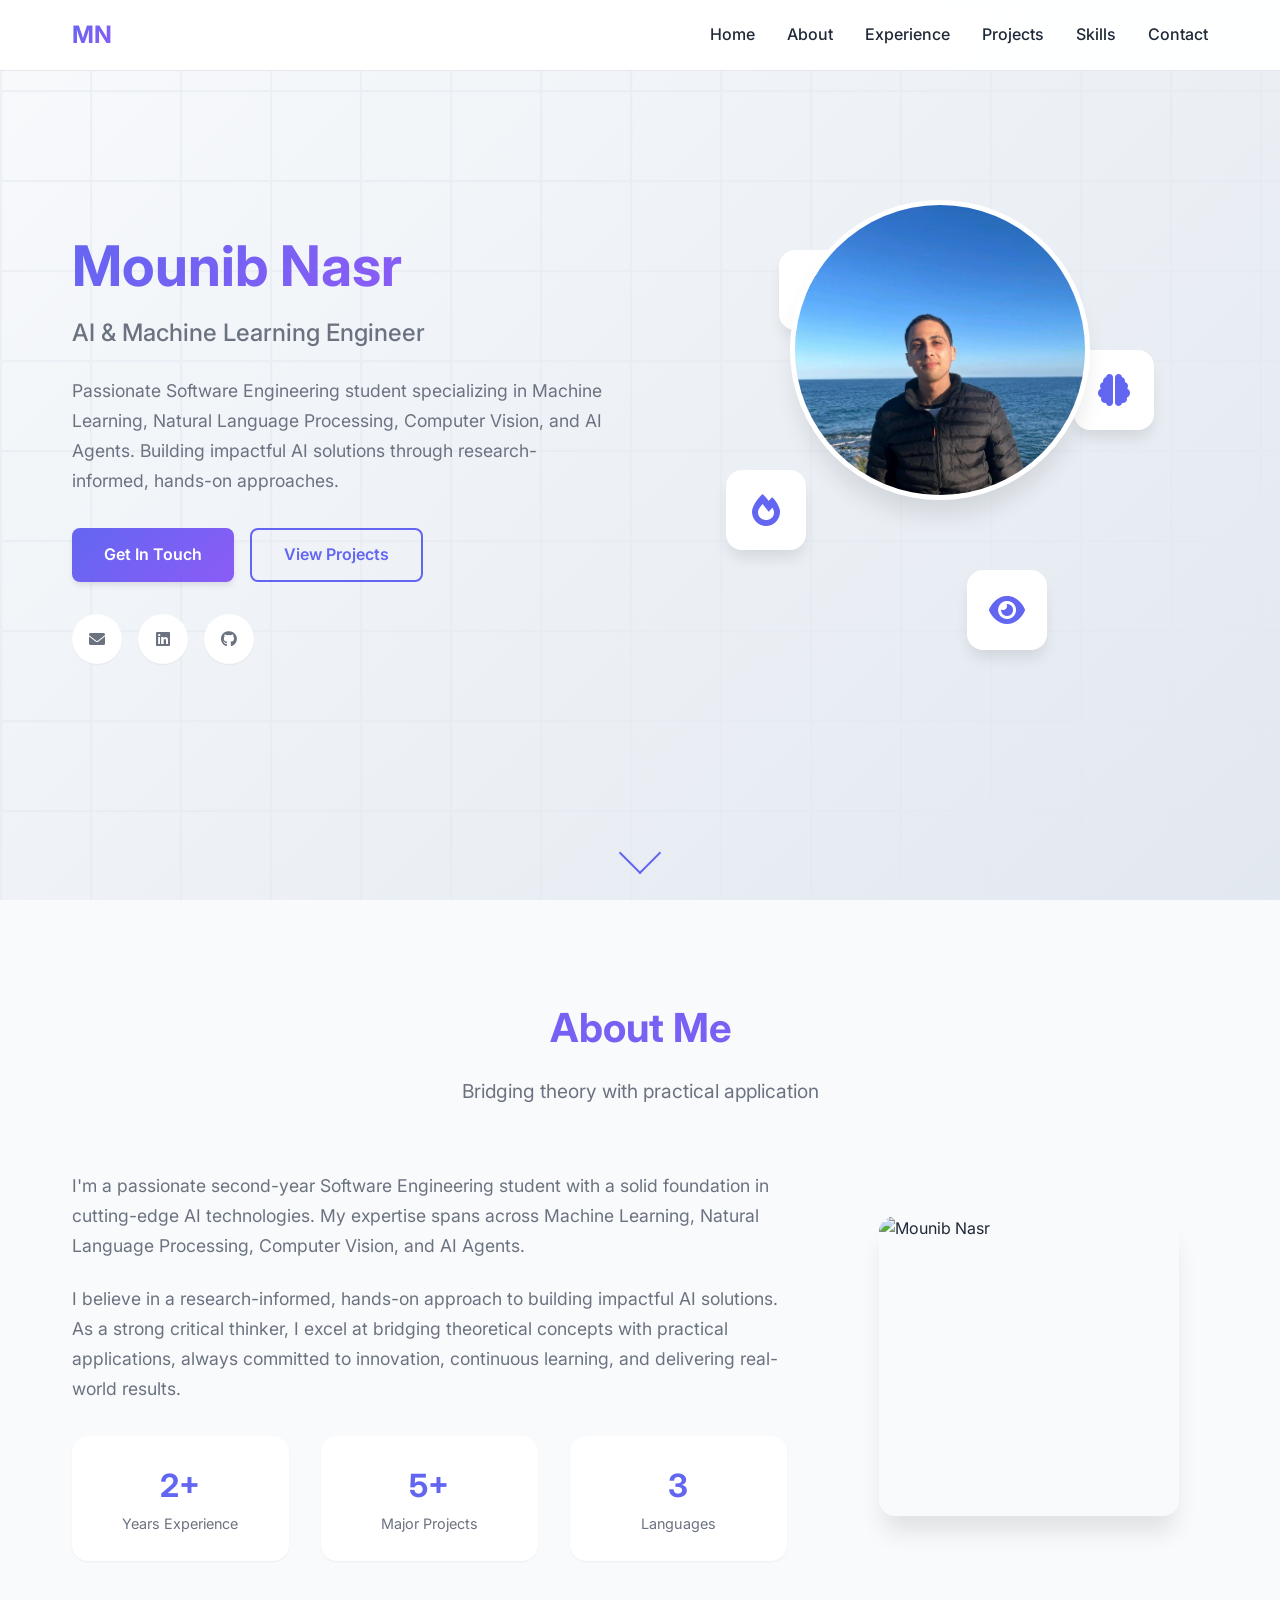
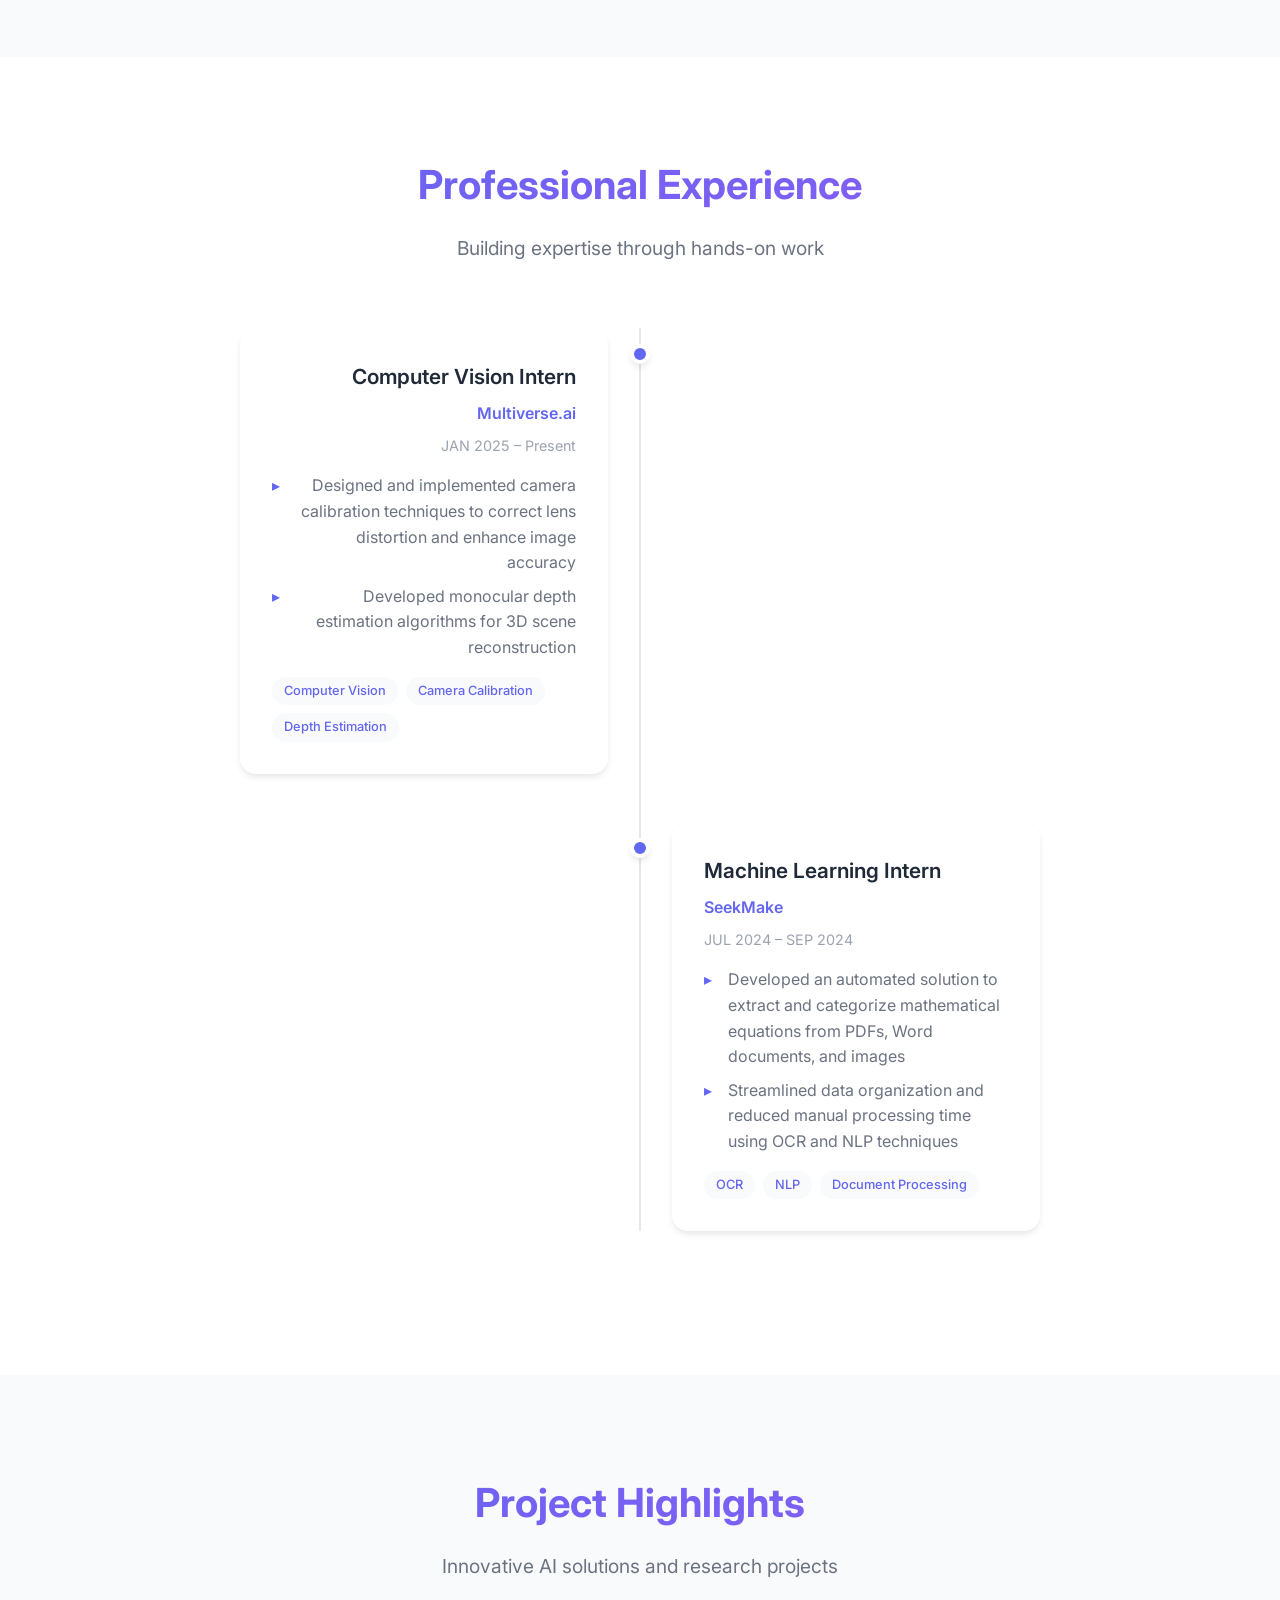
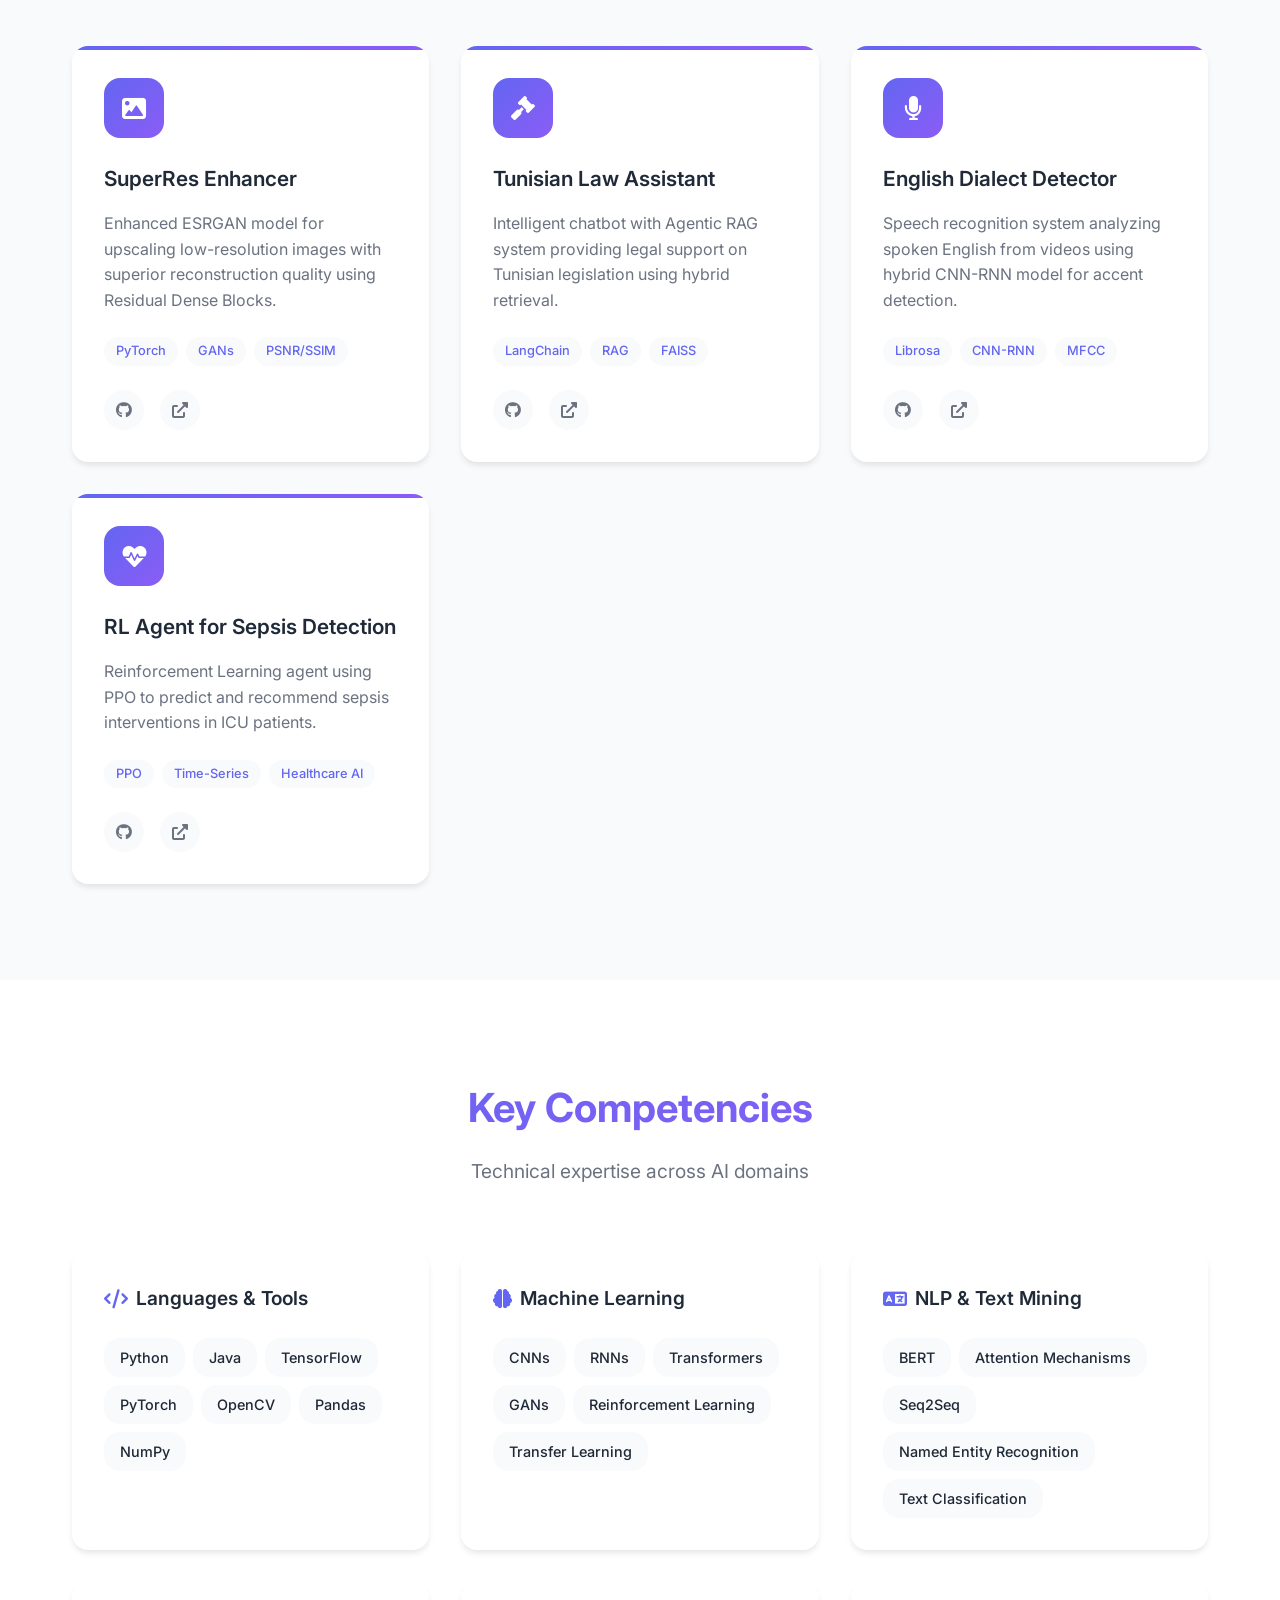
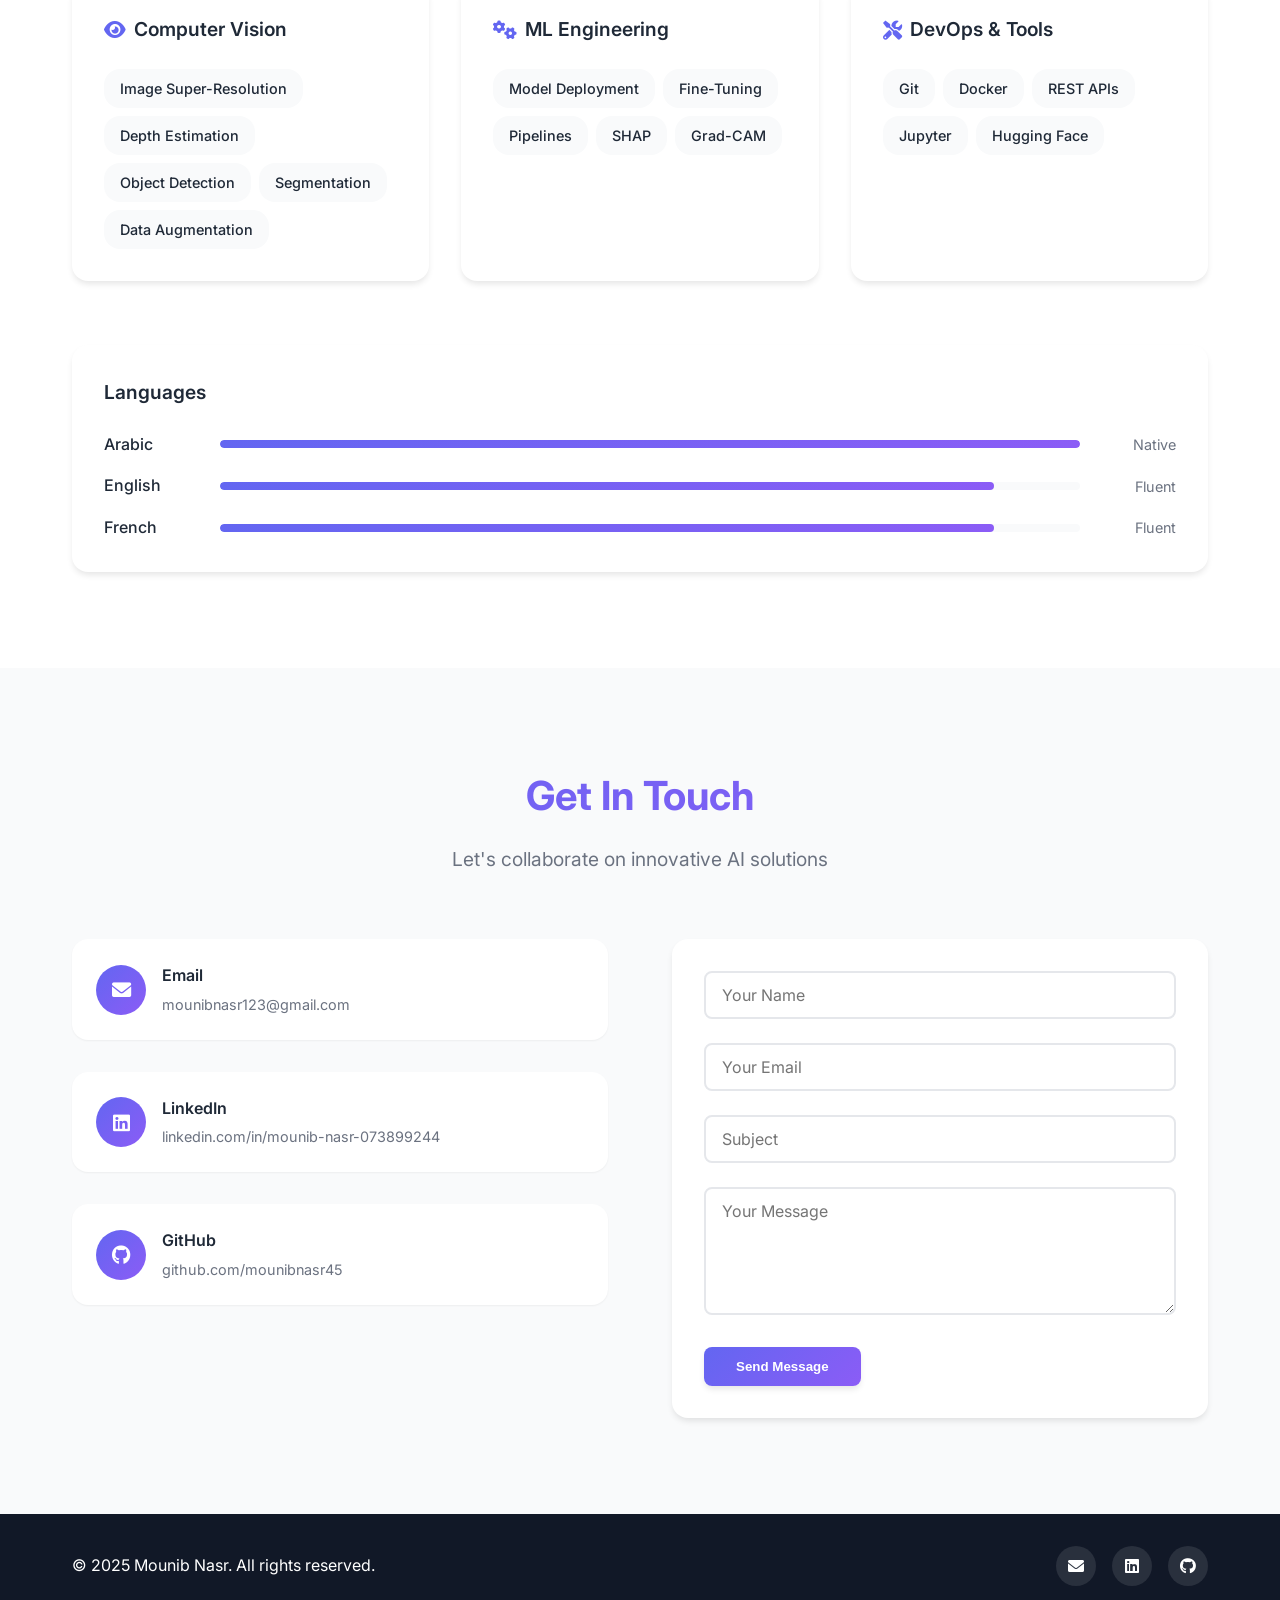
==== index.html @ 27e35f48 "first commit" ====
<!DOCTYPE html>
<html lang="en">
<head>
    <meta charset="UTF-8">
    <meta name="viewport" content="width=device-width, initial-scale=1.0">
    <title>Mounib Nasr - AI & ML Engineer</title>
    <link rel="stylesheet" href="styles.css">
    <link href="https://fonts.googleapis.com/css2?family=Inter:wght@300;400;500;600;700&display=swap" rel="stylesheet">
    <link rel="stylesheet" href="https://cdnjs.cloudflare.com/ajax/libs/font-awesome/6.0.0/css/all.min.css">
</head>
<body>
    <!-- Navigation -->
    <nav class="navbar">
        <div class="nav-container">
            <div class="nav-logo">
                <span class="logo-text">MN</span>
            </div>
            <ul class="nav-menu">
                <li><a href="#home" class="nav-link">Home</a></li>
                <li><a href="#about" class="nav-link">About</a></li>
                <li><a href="#experience" class="nav-link">Experience</a></li>
                <li><a href="#projects" class="nav-link">Projects</a></li>
                <li><a href="#skills" class="nav-link">Skills</a></li>
                <li><a href="#contact" class="nav-link">Contact</a></li>
            </ul>
            <div class="hamburger">
                <span class="bar"></span>
                <span class="bar"></span>
                <span class="bar"></span>
            </div>
        </div>
    </nav>

    <!-- Hero Section -->
    <section id="home" class="hero">
        <div class="hero-container">
            <div class="hero-content">
                <div class="hero-text">
                    <h1 class="hero-title">
                        <span class="gradient-text">Mounib Nasr</span>
                    </h1>
                    <h2 class="hero-subtitle">AI & Machine Learning Engineer</h2>
                    <p class="hero-description">
                        Passionate Software Engineering student specializing in Machine Learning, 
                        Natural Language Processing, Computer Vision, and AI Agents. 
                        Building impactful AI solutions through research-informed, hands-on approaches.
                    </p>
                    <div class="hero-buttons">
                        <a href="#contact" class="btn btn-primary">Get In Touch</a>
                        <a href="#projects" class="btn btn-secondary">View Projects</a>
                    </div>
                    <div class="hero-social">
                        <a href="mailto:mounibnasr123@gmail.com" class="social-link">
                            <i class="fas fa-envelope"></i>
                        </a>
                        <a href="https://www.linkedin.com/in/mounib-nasr-073899244/" target="_blank" class="social-link">
                            <i class="fab fa-linkedin"></i>
                        </a>
                        <a href="https://github.com/mounibnasr45" target="_blank" class="social-link">
                            <i class="fab fa-github"></i>
                        </a>
                    </div>
                </div>
                <div class="hero-visual">
                    <div class="profile-image">
                        <img src="images\profile.jpeg" alt="Mounib Nasr" />
                    </div>
                    <div class="floating-elements">
                        <div class="floating-card" data-tech="Python">
                            <i class="fab fa-python"></i>
                        </div>
                        <div class="floating-card" data-tech="TensorFlow">
                            <i class="fas fa-brain"></i>
                        </div>
                        <div class="floating-card" data-tech="PyTorch">
                            <i class="fas fa-fire"></i>
                        </div>
                        <div class="floating-card" data-tech="OpenCV">
                            <i class="fas fa-eye"></i>
                        </div>
                    </div>
                </div>
            </div>
        </div>
        <div class="scroll-indicator">
            <div class="scroll-arrow"></div>
        </div>
    </section>

    <!-- About Section -->
    <section id="about" class="about">
        <div class="container">
            <div class="section-header">
                <h2 class="section-title">About Me</h2>
                <p class="section-subtitle">Bridging theory with practical application</p>
            </div>
            <div class="about-content">
                <div class="about-text">
                    <p>
                        I'm a passionate second-year Software Engineering student with a solid foundation in 
                        cutting-edge AI technologies. My expertise spans across Machine Learning, Natural Language 
                        Processing, Computer Vision, and AI Agents.
                    </p>
                    <p>
                        I believe in a research-informed, hands-on approach to building impactful AI solutions. 
                        As a strong critical thinker, I excel at bridging theoretical concepts with practical 
                        applications, always committed to innovation, continuous learning, and delivering 
                        real-world results.
                    </p>
                    <div class="about-stats">
                        <div class="stat">
                            <span class="stat-number">2+</span>
                            <span class="stat-label">Years Experience</span>
                        </div>
                        <div class="stat">
                            <span class="stat-number">5+</span>
                            <span class="stat-label">Major Projects</span>
                        </div>
                        <div class="stat">
                            <span class="stat-number">3</span>
                            <span class="stat-label">Languages</span>
                        </div>
                    </div>
                </div>
                <div class="about-image">
                    <img src="/images/profile.png" alt="Mounib Nasr" class="about-profile-img" />
                </div>
            </div>
        </div>
    </section>

    <!-- Experience Section -->
    <section id="experience" class="experience">
        <div class="container">
            <div class="section-header">
                <h2 class="section-title">Professional Experience</h2>
                <p class="section-subtitle">Building expertise through hands-on work</p>
            </div>
            <div class="timeline">
                <div class="timeline-item">
                    <div class="timeline-marker"></div>
                    <div class="timeline-content">
                        <div class="timeline-header">
                            <h3>Computer Vision Intern</h3>
                            <span class="company">Multiverse.ai</span>
                            <span class="period">JAN 2025 – Present</span>
                        </div>
                        <ul class="timeline-description">
                            <li>Designed and implemented camera calibration techniques to correct lens distortion and enhance image accuracy</li>
                            <li>Developed monocular depth estimation algorithms for 3D scene reconstruction</li>
                        </ul>
                        <div class="timeline-tags">
                            <span class="tag">Computer Vision</span>
                            <span class="tag">Camera Calibration</span>
                            <span class="tag">Depth Estimation</span>
                        </div>
                    </div>
                </div>
                <div class="timeline-item">
                    <div class="timeline-marker"></div>
                    <div class="timeline-content">
                        <div class="timeline-header">
                            <h3>Machine Learning Intern</h3>
                            <span class="company">SeekMake</span>
                            <span class="period">JUL 2024 – SEP 2024</span>
                        </div>
                        <ul class="timeline-description">
                            <li>Developed an automated solution to extract and categorize mathematical equations from PDFs, Word documents, and images</li>
                            <li>Streamlined data organization and reduced manual processing time using OCR and NLP techniques</li>
                        </ul>
                        <div class="timeline-tags">
                            <span class="tag">OCR</span>
                            <span class="tag">NLP</span>
                            <span class="tag">Document Processing</span>
                        </div>
                    </div>
                </div>
            </div>
        </div>
    </section>

    <!-- Projects Section -->
    <section id="projects" class="projects">
        <div class="container">
            <div class="section-header">
                <h2 class="section-title">Project Highlights</h2>
                <p class="section-subtitle">Innovative AI solutions and research projects</p>
            </div>
            <div class="projects-grid">
                <div class="project-card">
                    <div class="project-icon">
                        <i class="fas fa-image"></i>
                    </div>
                    <h3>SuperRes Enhancer</h3>
                    <p>Enhanced ESRGAN model for upscaling low-resolution images with superior reconstruction quality using Residual Dense Blocks.</p>
                    <div class="project-tech">
                        <span class="tech-tag">PyTorch</span>
                        <span class="tech-tag">GANs</span>
                        <span class="tech-tag">PSNR/SSIM</span>
                    </div>
                    <div class="project-links">
                        <a href="https://github.com/mounibnasr45/SrGan" target="_blank" class="project-link"><i class="fab fa-github"></i></a>
                        <a href="https://github.com/mounibnasr45/SrGan" target="_blank" class="project-link"><i class="fas fa-external-link-alt"></i></a>
                    </div>
                </div>

                <div class="project-card">
                    <div class="project-icon">
                        <i class="fas fa-gavel"></i>
                    </div>
                    <h3>Tunisian Law Assistant</h3>
                    <p>Intelligent chatbot with Agentic RAG system providing legal support on Tunisian legislation using hybrid retrieval.</p>
                    <div class="project-tech">
                        <span class="tech-tag">LangChain</span>
                        <span class="tech-tag">RAG</span>
                        <span class="tech-tag">FAISS</span>
                    </div>
                    <div class="project-links">
                        <a href="https://github.com/mounibnasr45/Agentic_Tn_law" target="_blank" class="project-link"><i class="fab fa-github"></i></a>
                        <a href="https://github.com/mounibnasr45/Agentic_Tn_law" target="_blank" class="project-link"><i class="fas fa-external-link-alt"></i></a>
                    </div>
                </div>

                <div class="project-card">
                    <div class="project-icon">
                        <i class="fas fa-microphone"></i>
                    </div>
                    <h3>English Dialect Detector</h3>
                    <p>Speech recognition system analyzing spoken English from videos using hybrid CNN-RNN model for accent detection.</p>
                    <div class="project-tech">
                        <span class="tech-tag">Librosa</span>
                        <span class="tech-tag">CNN-RNN</span>
                        <span class="tech-tag">MFCC</span>
                    </div>
                    <div class="project-links">
                        <a href="https://github.com/mounibnasr45/English_acccent_classification" target="_blank" class="project-link"><i class="fab fa-github"></i></a>
                        <a href="https://github.com/mounibnasr45/English_acccent_classification" target="_blank" class="project-link"><i class="fas fa-external-link-alt"></i></a>
                    </div>
                </div>

                <div class="project-card">
                    <div class="project-icon">
                        <i class="fas fa-heartbeat"></i>
                    </div>
                    <h3>RL Agent for Sepsis Detection</h3>
                    <p>Reinforcement Learning agent using PPO to predict and recommend sepsis interventions in ICU patients.</p>
                    <div class="project-tech">
                        <span class="tech-tag">PPO</span>
                        <span class="tech-tag">Time-Series</span>
                        <span class="tech-tag">Healthcare AI</span>
                    </div>
                    <div class="project-links">
                        <a href="https://github.com/mounibnasr45/sepsis-" target="_blank" class="project-link"><i class="fab fa-github"></i></a>
                        <a href="https://github.com/mounibnasr45/sepsis-" target="_blank" class="project-link"><i class="fas fa-external-link-alt"></i></a>
                    </div>
                </div>
            </div>
        </div>
    </section>

    <!-- Skills Section -->
    <section id="skills" class="skills">
        <div class="container">
            <div class="section-header">
                <h2 class="section-title">Key Competencies</h2>
                <p class="section-subtitle">Technical expertise across AI domains</p>
            </div>
            <div class="skills-grid">
                <div class="skill-category">
                    <h3><i class="fas fa-code"></i> Languages & Tools</h3>
                    <div class="skill-items">
                        <span class="skill-item">Python</span>
                        <span class="skill-item">Java</span>
                        <span class="skill-item">TensorFlow</span>
                        <span class="skill-item">PyTorch</span>
                        <span class="skill-item">OpenCV</span>
                        <span class="skill-item">Pandas</span>
                        <span class="skill-item">NumPy</span>
                    </div>
                </div>

                <div class="skill-category">
                    <h3><i class="fas fa-brain"></i> Machine Learning</h3>
                    <div class="skill-items">
                        <span class="skill-item">CNNs</span>
                        <span class="skill-item">RNNs</span>
                        <span class="skill-item">Transformers</span>
                        <span class="skill-item">GANs</span>
                        <span class="skill-item">Reinforcement Learning</span>
                        <span class="skill-item">Transfer Learning</span>
                    </div>
                </div>

                <div class="skill-category">
                    <h3><i class="fas fa-language"></i> NLP & Text Mining</h3>
                    <div class="skill-items">
                        <span class="skill-item">BERT</span>
                        <span class="skill-item">Attention Mechanisms</span>
                        <span class="skill-item">Seq2Seq</span>
                        <span class="skill-item">Named Entity Recognition</span>
                        <span class="skill-item">Text Classification</span>
                    </div>
                </div>

                <div class="skill-category">
                    <h3><i class="fas fa-eye"></i> Computer Vision</h3>
                    <div class="skill-items">
                        <span class="skill-item">Image Super-Resolution</span>
                        <span class="skill-item">Depth Estimation</span>
                        <span class="skill-item">Object Detection</span>
                        <span class="skill-item">Segmentation</span>
                        <span class="skill-item">Data Augmentation</span>
                    </div>
                </div>

                <div class="skill-category">
                    <h3><i class="fas fa-cogs"></i> ML Engineering</h3>
                    <div class="skill-items">
                        <span class="skill-item">Model Deployment</span>
                        <span class="skill-item">Fine-Tuning</span>
                        <span class="skill-item">Pipelines</span>
                        <span class="skill-item">SHAP</span>
                        <span class="skill-item">Grad-CAM</span>
                    </div>
                </div>

                <div class="skill-category">
                    <h3><i class="fas fa-tools"></i> DevOps & Tools</h3>
                    <div class="skill-items">
                        <span class="skill-item">Git</span>
                        <span class="skill-item">Docker</span>
                        <span class="skill-item">REST APIs</span>
                        <span class="skill-item">Jupyter</span>
                        <span class="skill-item">Hugging Face</span>
                    </div>
                </div>
            </div>

            <div class="languages">
                <h3>Languages</h3>
                <div class="language-bars">
                    <div class="language-bar">
                        <span class="language-name">Arabic</span>
                        <div class="language-progress">
                            <div class="language-fill" style="width: 100%"></div>
                        </div>
                        <span class="language-level">Native</span>
                    </div>
                    <div class="language-bar">
                        <span class="language-name">English</span>
                        <div class="language-progress">
                            <div class="language-fill" style="width: 90%"></div>
                        </div>
                        <span class="language-level">Fluent</span>
                    </div>
                    <div class="language-bar">
                        <span class="language-name">French</span>
                        <div class="language-progress">
                            <div class="language-fill" style="width: 90%"></div>
                        </div>
                        <span class="language-level">Fluent</span>
                    </div>
                </div>
            </div>
        </div>
    </section>

    <!-- Contact Section -->
    <section id="contact" class="contact">
        <div class="container">
            <div class="section-header">
                <h2 class="section-title">Get In Touch</h2>
                <p class="section-subtitle">Let's collaborate on innovative AI solutions</p>
            </div>
            <div class="contact-content">
                <div class="contact-info">
                    <div class="contact-item">
                        <i class="fas fa-envelope"></i>
                        <div>
                            <h4>Email</h4>
                            <p><a href="mailto:mounibnasr123@gmail.com">mounibnasr123@gmail.com</a></p>
                        </div>
                    </div>
                    <div class="contact-item">
                        <i class="fab fa-linkedin"></i>
                        <div>
                            <h4>LinkedIn</h4>
                            <p><a href="https://www.linkedin.com/in/mounib-nasr-073899244/" target="_blank">linkedin.com/in/mounib-nasr-073899244</a></p>
                        </div>
                    </div>
                    <div class="contact-item">
                        <i class="fab fa-github"></i>
                        <div>
                            <h4>GitHub</h4>
                            <p><a href="https://github.com/mounibnasr45" target="_blank">github.com/mounibnasr45</a></p>
                        </div>
                    </div>
                </div>
                <div class="contact-form">
                    <form>
                        <div class="form-group">
                            <input type="text" placeholder="Your Name" required>
                        </div>
                        <div class="form-group">
                            <input type="email" placeholder="Your Email" required>
                        </div>
                        <div class="form-group">
                            <input type="text" placeholder="Subject" required>
                        </div>
                        <div class="form-group">
                            <textarea placeholder="Your Message" rows="5" required></textarea>
                        </div>
                        <button type="submit" class="btn btn-primary">Send Message</button>
                    </form>
                </div>
            </div>
        </div>
    </section>

    <!-- Footer -->
    <footer class="footer">
        <div class="container">
            <div class="footer-content">
                <p>&copy; 2025 Mounib Nasr. All rights reserved.</p>
                <div class="footer-social">
                    <a href="mailto:mounibnasr123@gmail.com"><i class="fas fa-envelope"></i></a>
                    <a href="https://www.linkedin.com/in/mounib-nasr-073899244/" target="_blank"><i class="fab fa-linkedin"></i></a>
                    <a href="https://github.com/mounibnasr45" target="_blank"><i class="fab fa-github"></i></a>
                </div>
            </div>
        </div>
    </footer>

    <script src="script.js"></script>
</body>
</html>
---- styles.css ----
* {
  margin: 0;
  padding: 0;
  box-sizing: border-box;
}

:root {
  --primary-color: #6366f1;
  --secondary-color: #8b5cf6;
  --accent-color: #06b6d4;
  --text-primary: #1f2937;
  --text-secondary: #6b7280;
  --text-light: #9ca3af;
  --bg-primary: #ffffff;
  --bg-secondary: #f9fafb;
  --bg-dark: #111827;
  --border-color: #e5e7eb;
  --shadow-sm: 0 1px 2px 0 rgb(0 0 0 / 0.05);
  --shadow-md: 0 4px 6px -1px rgb(0 0 0 / 0.1);
  --shadow-lg: 0 10px 15px -3px rgb(0 0 0 / 0.1);
  --shadow-xl: 0 20px 25px -5px rgb(0 0 0 / 0.1);
  --gradient-primary: linear-gradient(135deg, var(--primary-color), var(--secondary-color));
  --gradient-accent: linear-gradient(135deg, var(--accent-color), var(--primary-color));
}

body {
  font-family: "Inter", sans-serif;
  line-height: 1.6;
  color: var(--text-primary);
  background-color: var(--bg-primary);
  overflow-x: hidden;
}

.container {
  max-width: 1200px;
  margin: 0 auto;
  padding: 0 2rem;
}

/* Navigation */
.navbar {
  position: fixed;
  top: 0;
  width: 100%;
  background: rgba(255, 255, 255, 0.95);
  backdrop-filter: blur(10px);
  border-bottom: 1px solid var(--border-color);
  z-index: 1000;
  transition: all 0.3s ease;
}

.nav-container {
  max-width: 1200px;
  margin: 0 auto;
  padding: 0 2rem;
  display: flex;
  justify-content: space-between;
  align-items: center;
  height: 70px;
}

.nav-logo .logo-text {
  font-size: 1.5rem;
  font-weight: 700;
  background: var(--gradient-primary);
  -webkit-background-clip: text;
  -webkit-text-fill-color: transparent;
  background-clip: text;
}

.nav-menu {
  display: flex;
  list-style: none;
  gap: 2rem;
}

.nav-link {
  text-decoration: none;
  color: var(--text-primary);
  font-weight: 500;
  transition: color 0.3s ease;
  position: relative;
}

.nav-link:hover {
  color: var(--primary-color);
}

.nav-link::after {
  content: "";
  position: absolute;
  bottom: -5px;
  left: 0;
  width: 0;
  height: 2px;
  background: var(--gradient-primary);
  transition: width 0.3s ease;
}

.nav-link:hover::after {
  width: 100%;
}

.hamburger {
  display: none;
  flex-direction: column;
  cursor: pointer;
}

.bar {
  width: 25px;
  height: 3px;
  background: var(--text-primary);
  margin: 3px 0;
  transition: 0.3s;
}

/* Hero Section */
.hero {
  min-height: 100vh;
  display: flex;
  align-items: center;
  position: relative;
  background: linear-gradient(135deg, #f8fafc 0%, #e2e8f0 100%);
  overflow: hidden;
}

.hero::before {
  content: "";
  position: absolute;
  top: 0;
  left: 0;
  right: 0;
  bottom: 0;
  background: url('data:image/svg+xml,<svg xmlns="http://www.w3.org/2000/svg" viewBox="0 0 100 100"><defs><pattern id="grid" width="10" height="10" patternUnits="userSpaceOnUse"><path d="M 10 0 L 0 0 0 10" fill="none" stroke="%23e2e8f0" stroke-width="0.5"/></pattern></defs><rect width="100" height="100" fill="url(%23grid)"/></svg>');
  opacity: 0.5;
}

.hero-container {
  max-width: 1200px;
  margin: 0 auto;
  padding: 0 2rem;
  position: relative;
  z-index: 2;
}

.hero-content {
  display: grid;
  grid-template-columns: 1fr 1fr;
  gap: 4rem;
  align-items: center;
}

.hero-title {
  font-size: 3.5rem;
  font-weight: 700;
  margin-bottom: 1rem;
  line-height: 1.1;
}

.gradient-text {
  background: var(--gradient-primary);
  -webkit-background-clip: text;
  -webkit-text-fill-color: transparent;
  background-clip: text;
}

.hero-subtitle {
  font-size: 1.5rem;
  color: var(--text-secondary);
  margin-bottom: 1.5rem;
  font-weight: 500;
}

.hero-description {
  font-size: 1.1rem;
  color: var(--text-secondary);
  margin-bottom: 2rem;
  line-height: 1.7;
}

.hero-buttons {
  display: flex;
  gap: 1rem;
  margin-bottom: 2rem;
}

.btn {
  padding: 0.75rem 2rem;
  border-radius: 0.5rem;
  text-decoration: none;
  font-weight: 600;
  transition: all 0.3s ease;
  border: none;
  cursor: pointer;
  display: inline-flex;
  align-items: center;
  gap: 0.5rem;
}

.btn-primary {
  background: var(--gradient-primary);
  color: white;
  box-shadow: var(--shadow-md);
}

.btn-primary:hover {
  transform: translateY(-2px);
  box-shadow: var(--shadow-lg);
}

.btn-secondary {
  background: transparent;
  color: var(--primary-color);
  border: 2px solid var(--primary-color);
}

.btn-secondary:hover {
  background: var(--primary-color);
  color: white;
  transform: translateY(-2px);
}

.hero-social {
  display: flex;
  gap: 1rem;
}

.social-link {
  width: 50px;
  height: 50px;
  border-radius: 50%;
  background: var(--bg-primary);
  display: flex;
  align-items: center;
  justify-content: center;
  color: var(--text-secondary);
  text-decoration: none;
  transition: all 0.3s ease;
  box-shadow: var(--shadow-sm);
}

.social-link:hover {
  background: var(--primary-color);
  color: white;
  transform: translateY(-2px);
  box-shadow: var(--shadow-md);
}

.hero-visual {
  position: relative;
  height: 500px;
}

.profile-image {
  position: relative;
  width: 300px;
  height: 300px;
  margin: 0 auto;
  z-index: 2;
}

.profile-image img {
  width: 100%;
  height: 100%;
  object-fit: cover;
  border-radius: 50%;
  border: 5px solid white;
  box-shadow: var(--shadow-xl);
}

.floating-elements {
  position: absolute;
  width: 100%;
  height: 100%;
  top: 0;
  left: 0;
}

.floating-card {
  position: absolute;
  width: 80px;
  height: 80px;
  background: var(--bg-primary);
  border-radius: 1rem;
  display: flex;
  align-items: center;
  justify-content: center;
  font-size: 2rem;
  color: var(--primary-color);
  box-shadow: var(--shadow-lg);
  animation: float 6s ease-in-out infinite;
}

.floating-card:nth-child(1) {
  top: 10%;
  left: 20%;
  animation-delay: 0s;
}

.floating-card:nth-child(2) {
  top: 30%;
  right: 10%;
  animation-delay: 1.5s;
}

.floating-card:nth-child(3) {
  bottom: 30%;
  left: 10%;
  animation-delay: 3s;
}

.floating-card:nth-child(4) {
  bottom: 10%;
  right: 30%;
  animation-delay: 4.5s;
}

@keyframes float {
  0%,
  100% {
    transform: translateY(0px);
  }
  50% {
    transform: translateY(-20px);
  }
}

.scroll-indicator {
  position: absolute;
  bottom: 2rem;
  left: 50%;
  transform: translateX(-50%);
  animation: bounce 2s infinite;
}

.scroll-arrow {
  width: 30px;
  height: 30px;
  border-right: 2px solid var(--primary-color);
  border-bottom: 2px solid var(--primary-color);
  transform: rotate(45deg);
}

@keyframes bounce {
  0%,
  20%,
  50%,
  80%,
  100% {
    transform: translateX(-50%) translateY(0);
  }
  40% {
    transform: translateX(-50%) translateY(-10px);
  }
  60% {
    transform: translateX(-50%) translateY(-5px);
  }
}

/* Section Styles */
.section-header {
  text-align: center;
  margin-bottom: 4rem;
}

.section-title {
  font-size: 2.5rem;
  font-weight: 700;
  margin-bottom: 1rem;
  background: var(--gradient-primary);
  -webkit-background-clip: text;
  -webkit-text-fill-color: transparent;
  background-clip: text;
}

.section-subtitle {
  font-size: 1.2rem;
  color: var(--text-secondary);
}

/* About Section */
.about {
  padding: 6rem 0;
  background: var(--bg-secondary);
}

.about-content {
  display: grid;
  grid-template-columns: 2fr 1fr;
  gap: 4rem;
  align-items: center;
}

.about-text p {
  font-size: 1.1rem;
  color: var(--text-secondary);
  margin-bottom: 1.5rem;
  line-height: 1.7;
}

.about-stats {
  display: grid;
  grid-template-columns: repeat(3, 1fr);
  gap: 2rem;
  margin-top: 2rem;
}

.stat {
  text-align: center;
  padding: 1.5rem;
  background: var(--bg-primary);
  border-radius: 1rem;
  box-shadow: var(--shadow-sm);
}

.stat-number {
  display: block;
  font-size: 2rem;
  font-weight: 700;
  color: var(--primary-color);
}

.stat-label {
  color: var(--text-secondary);
  font-size: 0.9rem;
}

.about-image {
  display: flex;
  justify-content: center;
}

.about-profile-img {
  width: 300px;
  height: 300px;
  object-fit: cover;
  border-radius: 1rem;
  box-shadow: var(--shadow-xl);
  transition: transform 0.3s ease;
}

.about-profile-img:hover {
  transform: scale(1.05);
}

/* Experience Section */
.experience {
  padding: 6rem 0;
}

.timeline {
  position: relative;
  max-width: 800px;
  margin: 0 auto;
}

.timeline::before {
  content: "";
  position: absolute;
  left: 50%;
  top: 0;
  bottom: 0;
  width: 2px;
  background: var(--border-color);
  transform: translateX(-50%);
}

.timeline-item {
  position: relative;
  margin-bottom: 3rem;
}

.timeline-item:nth-child(odd) .timeline-content {
  margin-right: calc(50% + 2rem);
  text-align: right;
}

.timeline-item:nth-child(even) .timeline-content {
  margin-left: calc(50% + 2rem);
}

.timeline-marker {
  position: absolute;
  left: 50%;
  top: 1rem;
  width: 20px;
  height: 20px;
  background: var(--primary-color);
  border-radius: 50%;
  transform: translateX(-50%);
  border: 4px solid var(--bg-primary);
  box-shadow: var(--shadow-md);
}

.timeline-content {
  background: var(--bg-primary);
  padding: 2rem;
  border-radius: 1rem;
  box-shadow: var(--shadow-md);
  transition: transform 0.3s ease;
}

.timeline-content:hover {
  transform: translateY(-5px);
}

.timeline-header h3 {
  font-size: 1.3rem;
  font-weight: 600;
  color: var(--text-primary);
  margin-bottom: 0.5rem;
}

.company {
  color: var(--primary-color);
  font-weight: 600;
  display: block;
  margin-bottom: 0.5rem;
}

.period {
  color: var(--text-light);
  font-size: 0.9rem;
  display: block;
  margin-bottom: 1rem;
}

.timeline-description {
  list-style: none;
  margin-bottom: 1rem;
}

.timeline-description li {
  position: relative;
  padding-left: 1.5rem;
  margin-bottom: 0.5rem;
  color: var(--text-secondary);
}

.timeline-description li::before {
  content: "▸";
  position: absolute;
  left: 0;
  color: var(--primary-color);
}

.timeline-tags {
  display: flex;
  flex-wrap: wrap;
  gap: 0.5rem;
}

.tag {
  background: var(--bg-secondary);
  color: var(--primary-color);
  padding: 0.25rem 0.75rem;
  border-radius: 1rem;
  font-size: 0.8rem;
  font-weight: 500;
}

/* Projects Section */
.projects {
  padding: 6rem 0;
  background: var(--bg-secondary);
}

.projects-grid {
  display: grid;
  grid-template-columns: repeat(auto-fit, minmax(300px, 1fr));
  gap: 2rem;
}

.project-card {
  background: var(--bg-primary);
  padding: 2rem;
  border-radius: 1rem;
  box-shadow: var(--shadow-md);
  transition: all 0.3s ease;
  position: relative;
  overflow: hidden;
}

.project-card::before {
  content: "";
  position: absolute;
  top: 0;
  left: 0;
  right: 0;
  height: 4px;
  background: var(--gradient-primary);
}

.project-card:hover {
  transform: translateY(-10px);
  box-shadow: var(--shadow-xl);
}

.project-icon {
  width: 60px;
  height: 60px;
  background: var(--gradient-primary);
  border-radius: 1rem;
  display: flex;
  align-items: center;
  justify-content: center;
  font-size: 1.5rem;
  color: white;
  margin-bottom: 1.5rem;
}

.project-card h3 {
  font-size: 1.3rem;
  font-weight: 600;
  margin-bottom: 1rem;
  color: var(--text-primary);
}

.project-card p {
  color: var(--text-secondary);
  margin-bottom: 1.5rem;
  line-height: 1.6;
}

.project-tech {
  display: flex;
  flex-wrap: wrap;
  gap: 0.5rem;
  margin-bottom: 1.5rem;
}

.tech-tag {
  background: var(--bg-secondary);
  color: var(--primary-color);
  padding: 0.25rem 0.75rem;
  border-radius: 1rem;
  font-size: 0.8rem;
  font-weight: 500;
}

.project-links {
  display: flex;
  gap: 1rem;
}

.project-link {
  width: 40px;
  height: 40px;
  background: var(--bg-secondary);
  border-radius: 50%;
  display: flex;
  align-items: center;
  justify-content: center;
  color: var(--text-secondary);
  text-decoration: none;
  transition: all 0.3s ease;
}

.project-link:hover {
  background: var(--primary-color);
  color: white;
  transform: translateY(-2px);
}

/* Skills Section */
.skills {
  padding: 6rem 0;
}

.skills-grid {
  display: grid;
  grid-template-columns: repeat(auto-fit, minmax(350px, 1fr));
  gap: 2rem;
  margin-bottom: 4rem;
}

.skill-category {
  background: var(--bg-primary);
  padding: 2rem;
  border-radius: 1rem;
  box-shadow: var(--shadow-md);
  transition: transform 0.3s ease;
}

.skill-category:hover {
  transform: translateY(-5px);
}

.skill-category h3 {
  display: flex;
  align-items: center;
  gap: 0.5rem;
  font-size: 1.2rem;
  font-weight: 600;
  margin-bottom: 1.5rem;
  color: var(--text-primary);
}

.skill-category i {
  color: var(--primary-color);
}

.skill-items {
  display: flex;
  flex-wrap: wrap;
  gap: 0.5rem;
}

.skill-item {
  background: var(--bg-secondary);
  color: var(--text-primary);
  padding: 0.5rem 1rem;
  border-radius: 1rem;
  font-size: 0.9rem;
  font-weight: 500;
  transition: all 0.3s ease;
}

.skill-item:hover {
  background: var(--primary-color);
  color: white;
  transform: translateY(-2px);
}

.languages {
  background: var(--bg-primary);
  padding: 2rem;
  border-radius: 1rem;
  box-shadow: var(--shadow-md);
}

.languages h3 {
  font-size: 1.2rem;
  font-weight: 600;
  margin-bottom: 1.5rem;
  color: var(--text-primary);
}

.language-bars {
  display: flex;
  flex-direction: column;
  gap: 1rem;
}

.language-bar {
  display: grid;
  grid-template-columns: 100px 1fr 80px;
  gap: 1rem;
  align-items: center;
}

.language-name {
  font-weight: 500;
  color: var(--text-primary);
}

.language-progress {
  height: 8px;
  background: var(--bg-secondary);
  border-radius: 4px;
  overflow: hidden;
}

.language-fill {
  height: 100%;
  background: var(--gradient-primary);
  border-radius: 4px;
  transition: width 0.3s ease;
}

.language-level {
  font-size: 0.9rem;
  color: var(--text-secondary);
  text-align: right;
}

/* Contact Section */
.contact {
  padding: 6rem 0;
  background: var(--bg-secondary);
}

.contact-content {
  display: grid;
  grid-template-columns: 1fr 1fr;
  gap: 4rem;
}

.contact-info {
  display: flex;
  flex-direction: column;
  gap: 2rem;
}

.contact-item {
  display: flex;
  align-items: center;
  gap: 1rem;
  padding: 1.5rem;
  background: var(--bg-primary);
  border-radius: 1rem;
  box-shadow: var(--shadow-sm);
  transition: transform 0.3s ease;
}

.contact-item:hover {
  transform: translateY(-2px);
}

.contact-item i {
  width: 50px;
  height: 50px;
  background: var(--gradient-primary);
  border-radius: 50%;
  display: flex;
  align-items: center;
  justify-content: center;
  color: white;
  font-size: 1.2rem;
}

.contact-item h4 {
  font-weight: 600;
  margin-bottom: 0.25rem;
  color: var(--text-primary);
}

.contact-item p {
  color: var(--text-secondary);
  font-size: 0.9rem;
}

.contact-item a {
  color: var(--text-secondary);
  text-decoration: none;
  transition: color 0.3s ease;
}

.contact-item a:hover {
  color: var(--primary-color);
}

.contact-form {
  background: var(--bg-primary);
  padding: 2rem;
  border-radius: 1rem;
  box-shadow: var(--shadow-md);
}

.form-group {
  margin-bottom: 1.5rem;
}

.form-group input,
.form-group textarea {
  width: 100%;
  padding: 0.75rem 1rem;
  border: 2px solid var(--border-color);
  border-radius: 0.5rem;
  font-family: inherit;
  font-size: 1rem;
  transition: border-color 0.3s ease;
  background: var(--bg-primary);
}

.form-group input:focus,
.form-group textarea:focus {
  outline: none;
  border-color: var(--primary-color);
}

.form-group textarea {
  resize: vertical;
  min-height: 120px;
}

/* Footer */
.footer {
  background: var(--bg-dark);
  color: white;
  padding: 2rem 0;
}

.footer-content {
  display: flex;
  justify-content: space-between;
  align-items: center;
}

.footer-social {
  display: flex;
  gap: 1rem;
}

.footer-social a {
  width: 40px;
  height: 40px;
  background: rgba(255, 255, 255, 0.1);
  border-radius: 50%;
  display: flex;
  align-items: center;
  justify-content: center;
  color: white;
  text-decoration: none;
  transition: all 0.3s ease;
}

.footer-social a:hover {
  background: var(--primary-color);
  transform: translateY(-2px);
}

/* Responsive Design */
@media (max-width: 768px) {
  .hamburger {
    display: flex;
  }

  .nav-menu {
    position: fixed;
    left: -100%;
    top: 70px;
    flex-direction: column;
    background-color: var(--bg-primary);
    width: 100%;
    text-align: center;
    transition: 0.3s;
    box-shadow: var(--shadow-md);
    padding: 2rem 0;
  }

  .nav-menu.active {
    left: 0;
  }

  .hero-content {
    grid-template-columns: 1fr;
    text-align: center;
  }

  .hero-title {
    font-size: 2.5rem;
  }

  .hero-buttons {
    justify-content: center;
  }

  .hero-social {
    justify-content: center;
  }

  .profile-image {
    margin: 2rem auto;
  }

  .about-content {
    grid-template-columns: 1fr;
    text-align: center;
  }

  .about-stats {
    grid-template-columns: 1fr;
  }

  .timeline::before {
    left: 2rem;
  }

  .timeline-item:nth-child(odd) .timeline-content,
  .timeline-item:nth-child(even) .timeline-content {
    margin-left: 4rem;
    margin-right: 0;
    text-align: left;
  }

  .timeline-marker {
    left: 2rem;
  }

  .skills-grid {
    grid-template-columns: 1fr;
  }

  .contact-content {
    grid-template-columns: 1fr;
  }

  .footer-content {
    flex-direction: column;
    gap: 1rem;
    text-align: center;
  }

  .language-bar {
    grid-template-columns: 1fr;
    gap: 0.5rem;
  }

  .language-level {
    text-align: left;
  }
}

@media (max-width: 480px) {
  .container {
    padding: 0 1rem;
  }

  .hero-title {
    font-size: 2rem;
  }

  .section-title {
    font-size: 2rem;
  }

  .hero-buttons {
    flex-direction: column;
    align-items: center;
  }

  .floating-card {
    width: 60px;
    height: 60px;
    font-size: 1.5rem;
  }

  .profile-image {
    width: 250px;
    height: 250px;
  }
}

/* Smooth scrolling */
html {
  scroll-behavior: smooth;
}

/* Animation classes */
.fade-in {
  opacity: 0;
  transform: translateY(30px);
  transition: all 0.6s ease;
}

.fade-in.visible {
  opacity: 1;
  transform: translateY(0);
}

/* Loading animation */
@keyframes pulse {
  0%,
  100% {
    opacity: 1;
  }
  50% {
    opacity: 0.5;
  }
}

.loading {
  animation: pulse 2s infinite;
}
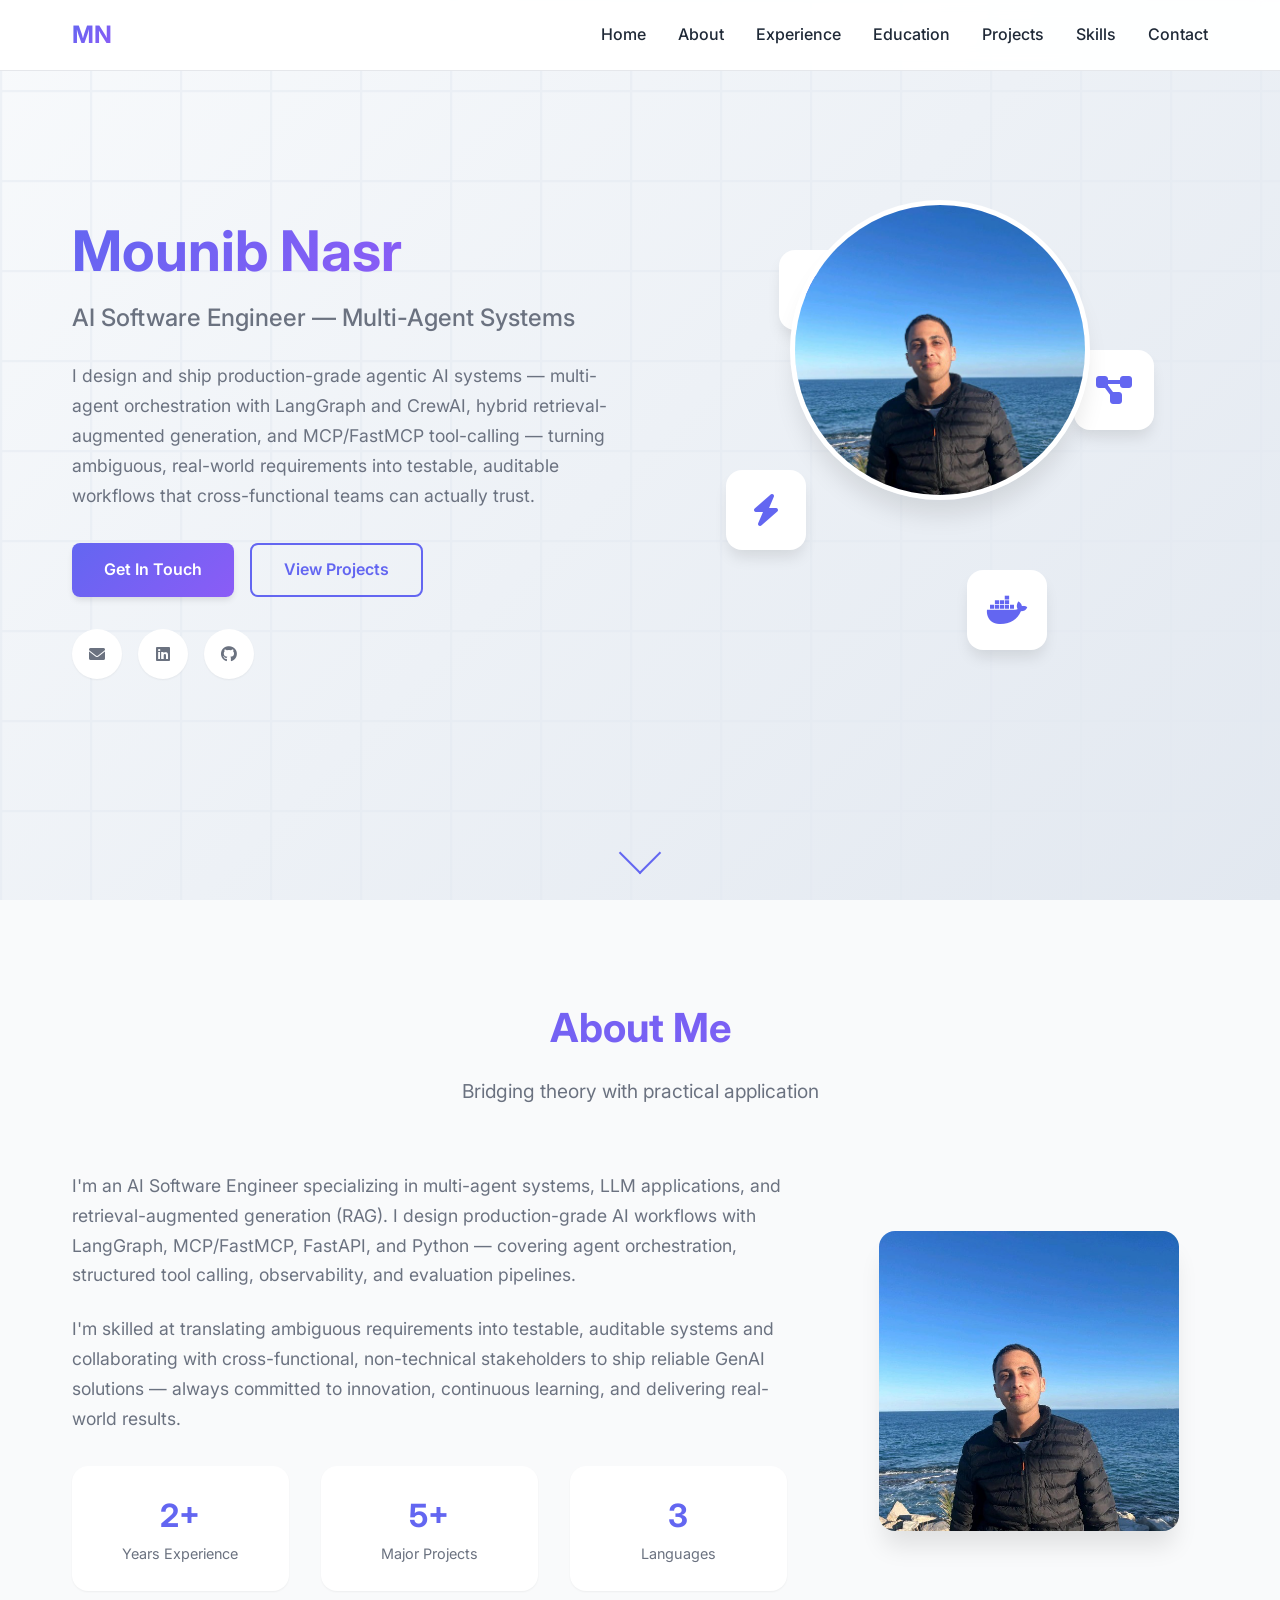
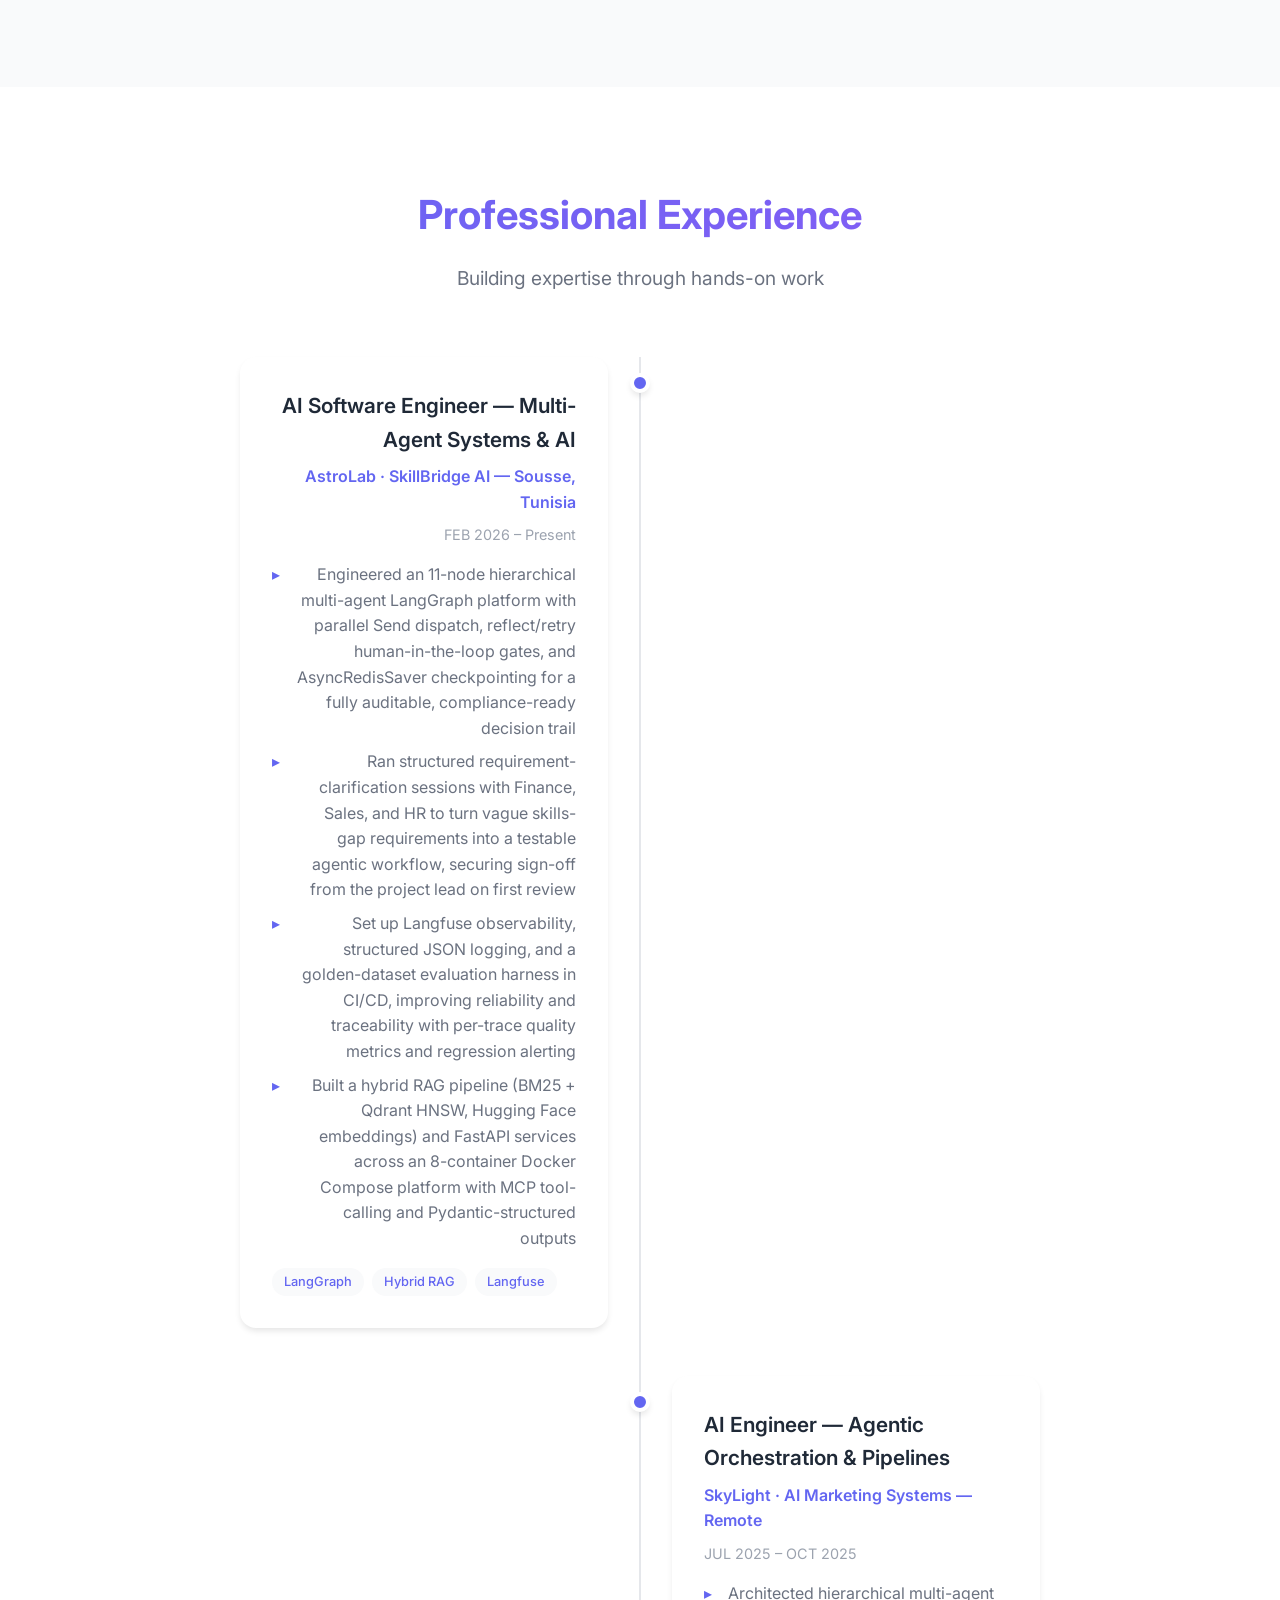
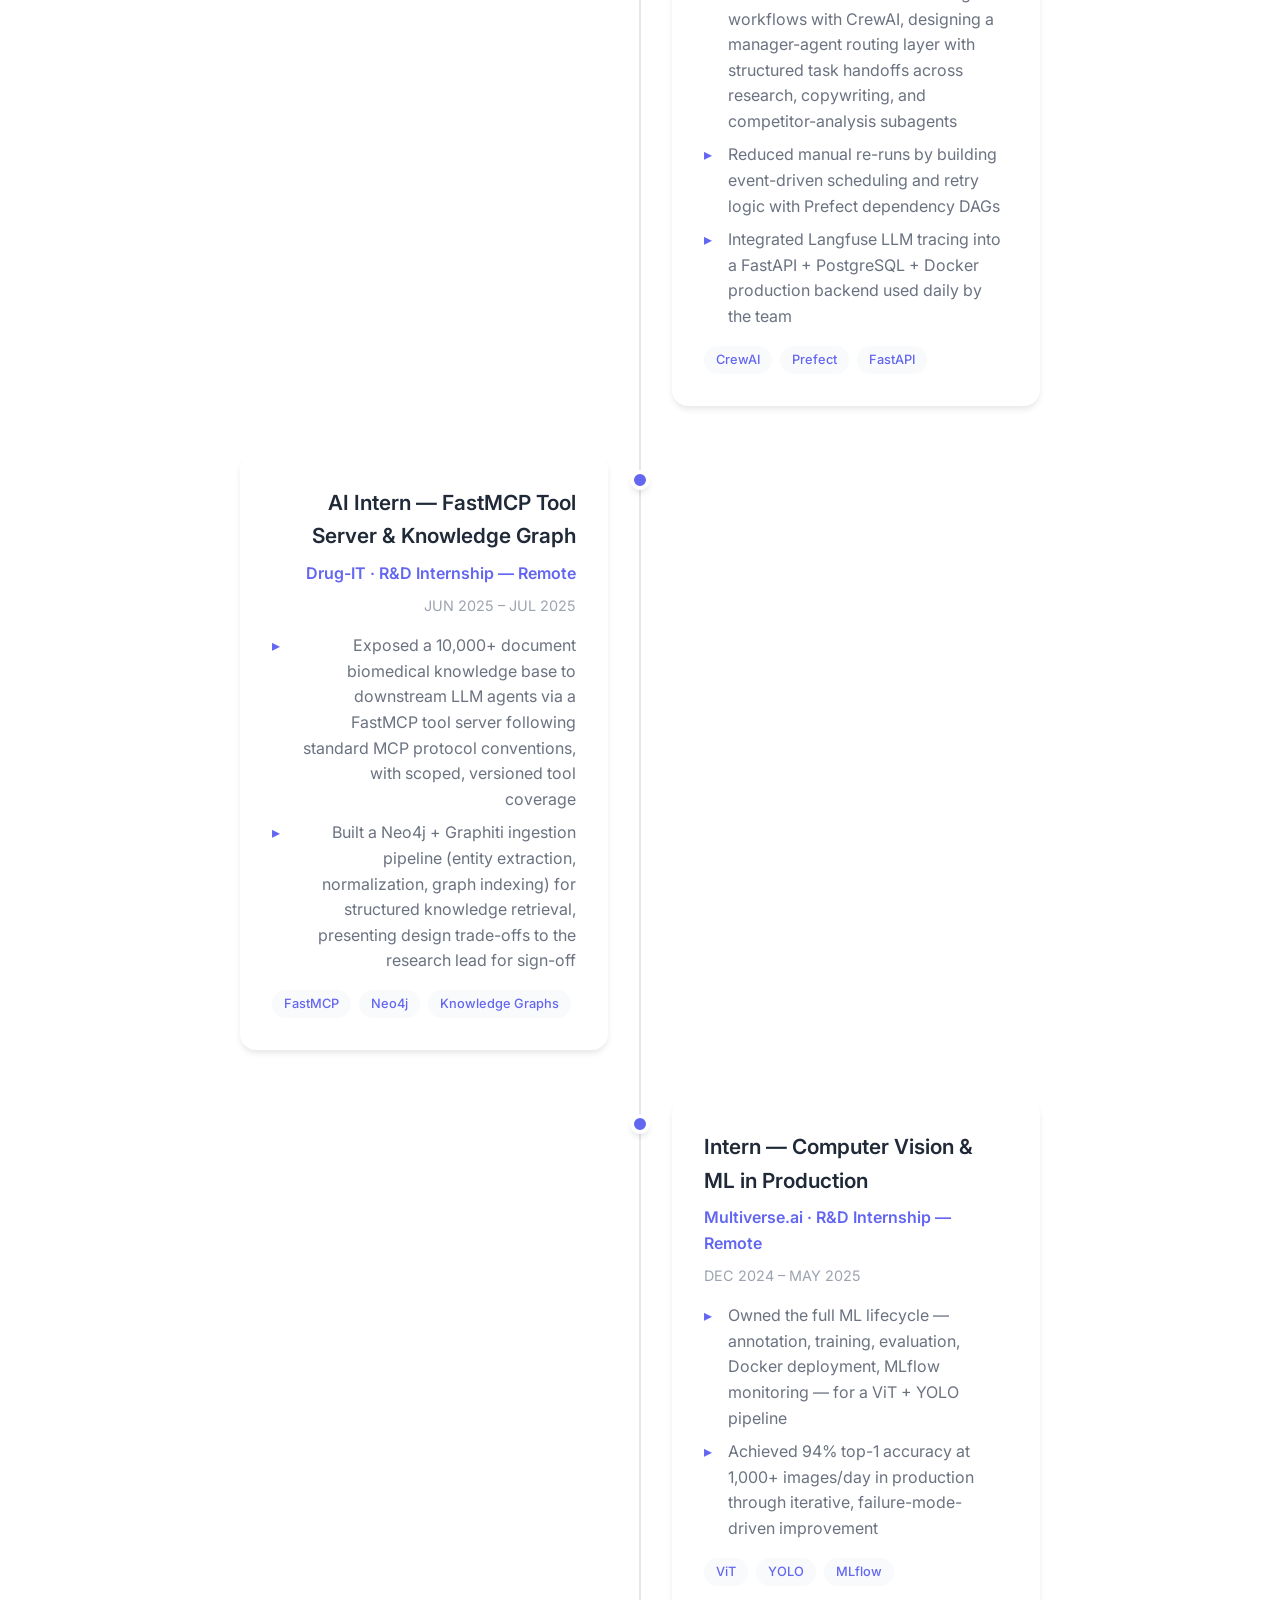
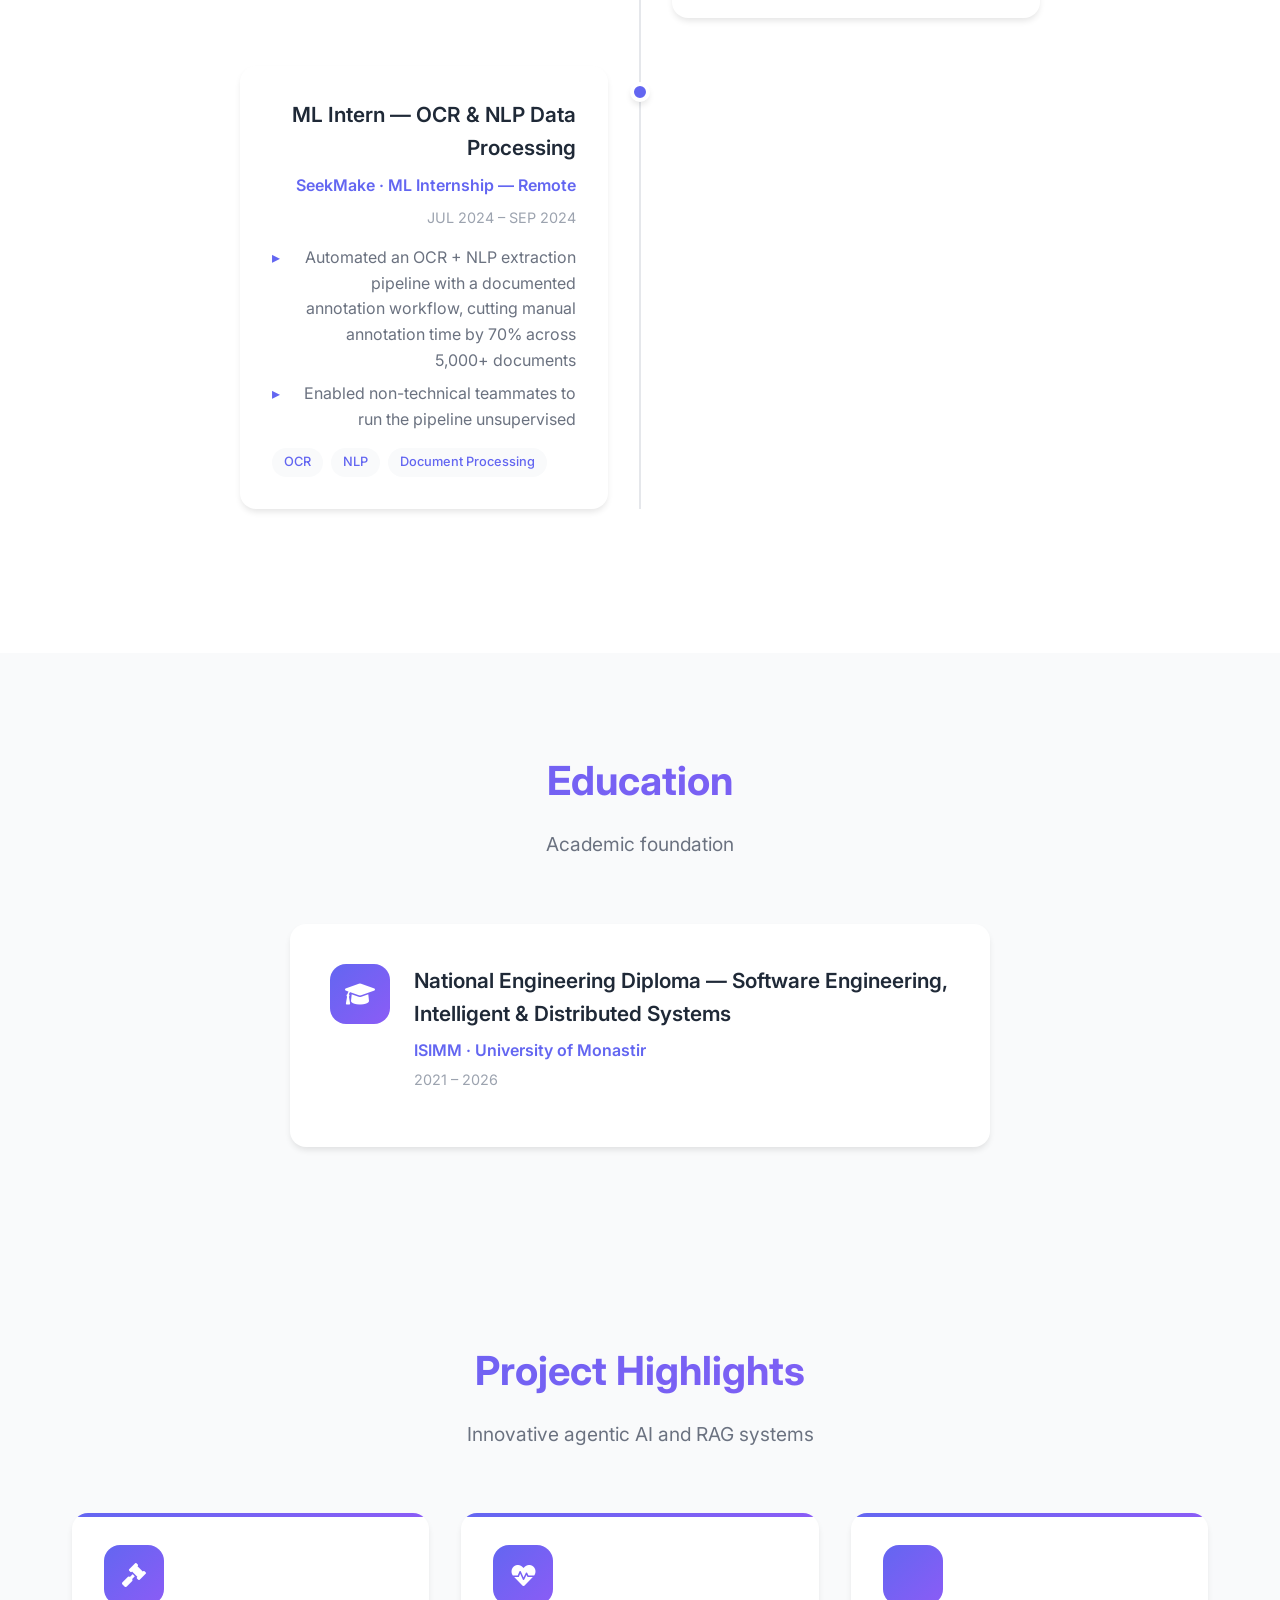
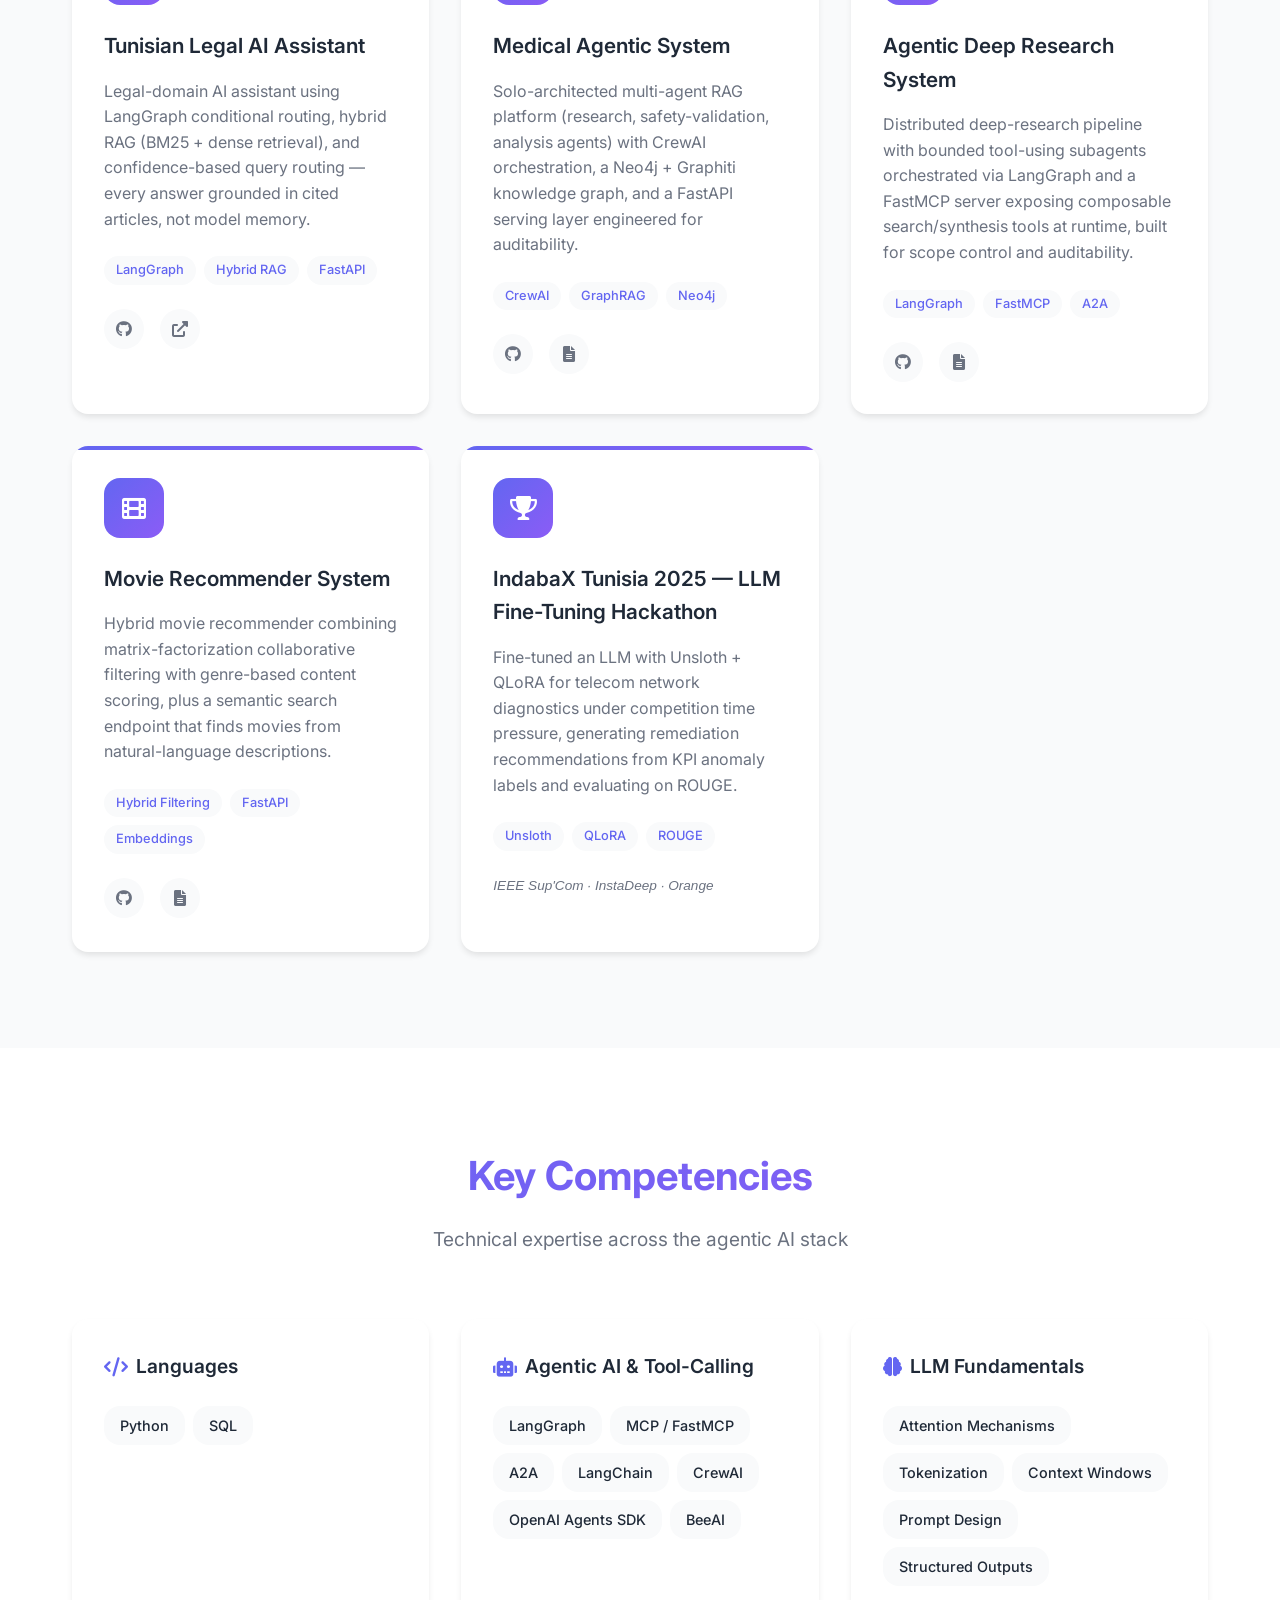
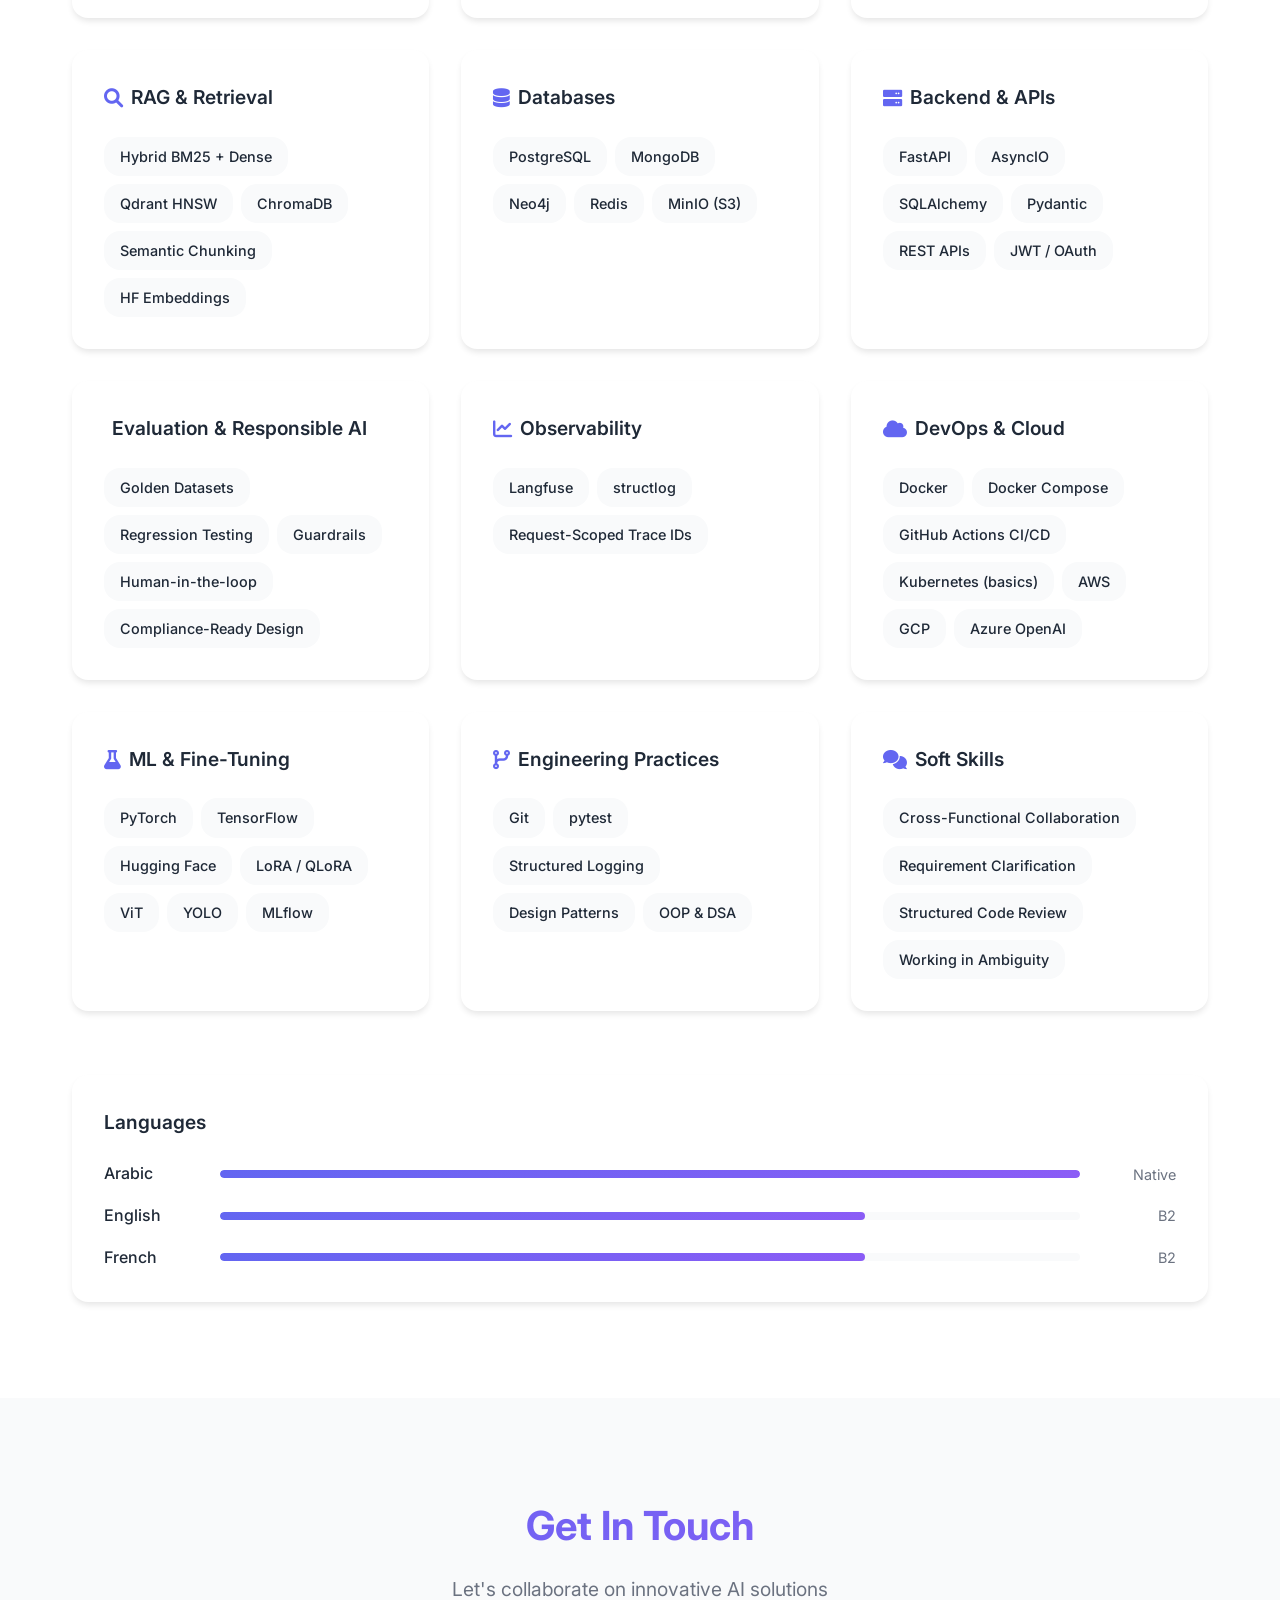
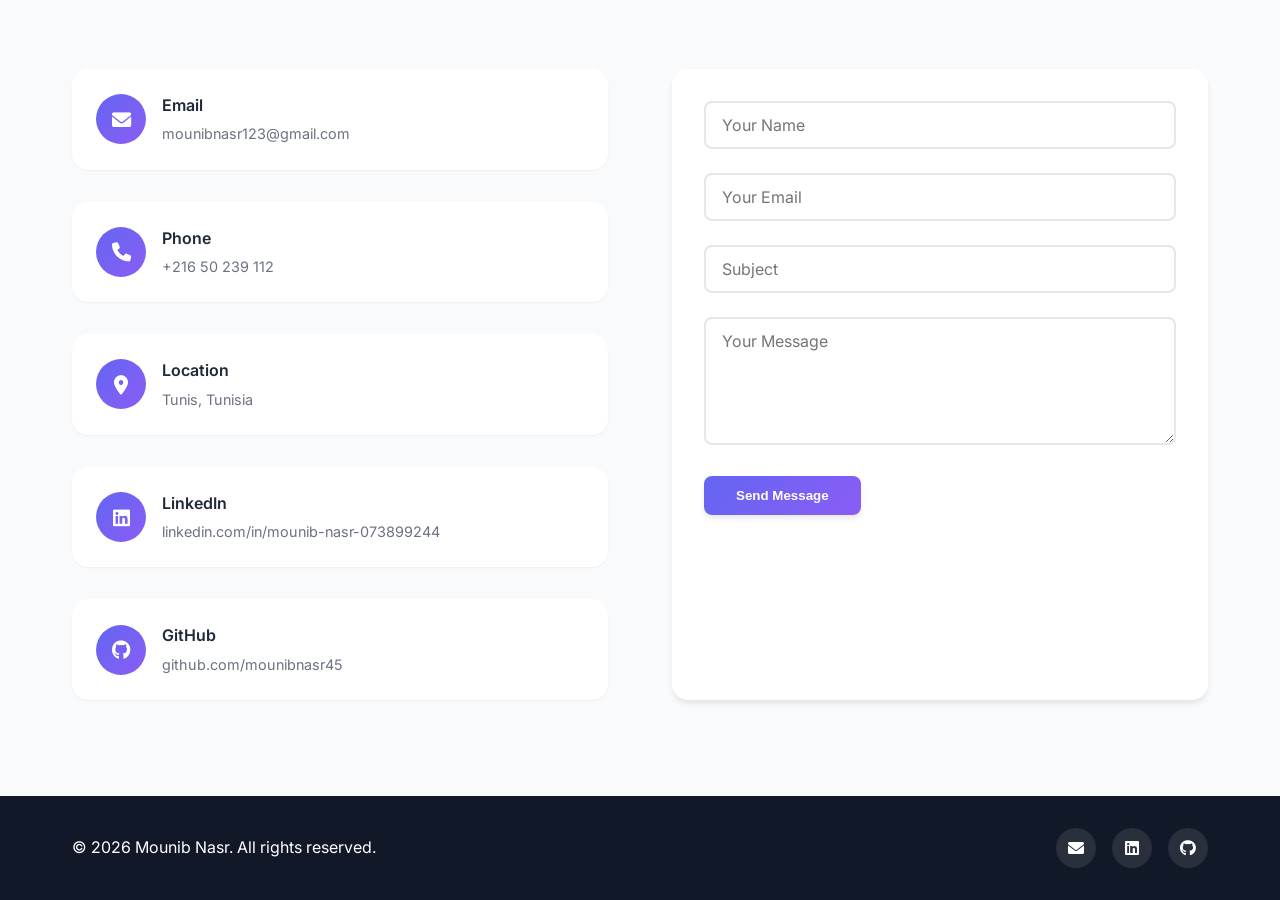
==== commit e1472935: "update portfolio" ====
--- a/index.html
+++ b/index.html
@@ -3,7 +3,7 @@
 <head>
     <meta charset="UTF-8">
     <meta name="viewport" content="width=device-width, initial-scale=1.0">
-    <title>Mounib Nasr - AI & ML Engineer</title>
+    <title>Mounib Nasr - AI Software Engineer</title>
     <link rel="stylesheet" href="styles.css">
     <link href="https://fonts.googleapis.com/css2?family=Inter:wght@300;400;500;600;700&display=swap" rel="stylesheet">
     <link rel="stylesheet" href="https://cdnjs.cloudflare.com/ajax/libs/font-awesome/6.0.0/css/all.min.css">
@@ -19,6 +19,7 @@
                 <li><a href="#home" class="nav-link">Home</a></li>
                 <li><a href="#about" class="nav-link">About</a></li>
                 <li><a href="#experience" class="nav-link">Experience</a></li>
+                <li><a href="#education" class="nav-link">Education</a></li>
                 <li><a href="#projects" class="nav-link">Projects</a></li>
                 <li><a href="#skills" class="nav-link">Skills</a></li>
                 <li><a href="#contact" class="nav-link">Contact</a></li>
@@ -39,11 +40,12 @@
                     <h1 class="hero-title">
                         <span class="gradient-text">Mounib Nasr</span>
                     </h1>
-                    <h2 class="hero-subtitle">AI & Machine Learning Engineer</h2>
+                    <h2 class="hero-subtitle">AI Software Engineer — Multi-Agent Systems & RAG</h2>
                     <p class="hero-description">
-                        Passionate Software Engineering student specializing in Machine Learning, 
-                        Natural Language Processing, Computer Vision, and AI Agents. 
-                        Building impactful AI solutions through research-informed, hands-on approaches.
+                        I design and ship production-grade agentic AI systems — multi-agent orchestration with
+                        LangGraph and CrewAI, hybrid retrieval-augmented generation, and MCP/FastMCP tool-calling —
+                        turning ambiguous, real-world requirements into testable, auditable workflows that
+                        cross-functional teams can actually trust.
                     </p>
                     <div class="hero-buttons">
                         <a href="#contact" class="btn btn-primary">Get In Touch</a>
@@ -63,20 +65,20 @@
                 </div>
                 <div class="hero-visual">
                     <div class="profile-image">
-                        <img src="images\profile.jpeg" alt="Mounib Nasr" />
+                        <img src="images/profile.jpeg" alt="Mounib Nasr" />
                     </div>
                     <div class="floating-elements">
                         <div class="floating-card" data-tech="Python">
                             <i class="fab fa-python"></i>
                         </div>
-                        <div class="floating-card" data-tech="TensorFlow">
-                            <i class="fas fa-brain"></i>
-                        </div>
-                        <div class="floating-card" data-tech="PyTorch">
-                            <i class="fas fa-fire"></i>
-                        </div>
-                        <div class="floating-card" data-tech="OpenCV">
-                            <i class="fas fa-eye"></i>
+                        <div class="floating-card" data-tech="LangGraph">
+                            <i class="fas fa-diagram-project"></i>
+                        </div>
+                        <div class="floating-card" data-tech="FastAPI">
+                            <i class="fas fa-bolt"></i>
+                        </div>
+                        <div class="floating-card" data-tech="Docker">
+                            <i class="fab fa-docker"></i>
                         </div>
                     </div>
                 </div>
@@ -97,15 +99,16 @@
             <div class="about-content">
                 <div class="about-text">
                     <p>
-                        I'm a passionate second-year Software Engineering student with a solid foundation in 
-                        cutting-edge AI technologies. My expertise spans across Machine Learning, Natural Language 
-                        Processing, Computer Vision, and AI Agents.
+                        I'm an AI Software Engineer specializing in multi-agent systems, LLM applications, and
+                        retrieval-augmented generation (RAG). I design production-grade AI workflows with LangGraph,
+                        MCP/FastMCP, FastAPI, and Python — covering agent orchestration, structured tool calling,
+                        observability, and evaluation pipelines.
                     </p>
                     <p>
-                        I believe in a research-informed, hands-on approach to building impactful AI solutions. 
-                        As a strong critical thinker, I excel at bridging theoretical concepts with practical 
-                        applications, always committed to innovation, continuous learning, and delivering 
-                        real-world results.
+                        I'm skilled at translating ambiguous requirements into testable, auditable systems and
+                        collaborating with cross-functional, non-technical stakeholders to ship reliable GenAI
+                        solutions — always committed to innovation, continuous learning, and delivering real-world
+                        results.
                     </p>
                     <div class="about-stats">
                         <div class="stat">
@@ -123,7 +126,7 @@
                     </div>
                 </div>
                 <div class="about-image">
-                    <img src="/images/profile.png" alt="Mounib Nasr" class="about-profile-img" />
+                    <img src="images/profile.jpeg" alt="Mounib Nasr" class="about-profile-img" />
                 </div>
             </div>
         </div>
@@ -141,18 +144,20 @@
                     <div class="timeline-marker"></div>
                     <div class="timeline-content">
                         <div class="timeline-header">
-                            <h3>Computer Vision Intern</h3>
-                            <span class="company">Multiverse.ai</span>
-                            <span class="period">JAN 2025 – Present</span>
+                            <h3>AI Software Engineer — Multi-Agent Systems & AI</h3>
+                            <span class="company">AstroLab · SkillBridge AI — Sousse, Tunisia</span>
+                            <span class="period">FEB 2026 – Present</span>
                         </div>
                         <ul class="timeline-description">
-                            <li>Designed and implemented camera calibration techniques to correct lens distortion and enhance image accuracy</li>
-                            <li>Developed monocular depth estimation algorithms for 3D scene reconstruction</li>
+                            <li>Engineered an 11-node hierarchical multi-agent LangGraph platform with parallel Send dispatch, reflect/retry human-in-the-loop gates, and AsyncRedisSaver checkpointing for a fully auditable, compliance-ready decision trail</li>
+                            <li>Ran structured requirement-clarification sessions with Finance, Sales, and HR to turn vague skills-gap requirements into a testable agentic workflow, securing sign-off from the project lead on first review</li>
+                            <li>Set up Langfuse observability, structured JSON logging, and a golden-dataset evaluation harness in CI/CD, improving reliability and traceability with per-trace quality metrics and regression alerting</li>
+                            <li>Built a hybrid RAG pipeline (BM25 + Qdrant HNSW, Hugging Face embeddings) and FastAPI services across an 8-container Docker Compose platform with MCP tool-calling and Pydantic-structured outputs</li>
                         </ul>
                         <div class="timeline-tags">
-                            <span class="tag">Computer Vision</span>
-                            <span class="tag">Camera Calibration</span>
-                            <span class="tag">Depth Estimation</span>
+                            <span class="tag">LangGraph</span>
+                            <span class="tag">Hybrid RAG</span>
+                            <span class="tag">Langfuse</span>
                         </div>
                     </div>
                 </div>
@@ -160,13 +165,71 @@
                     <div class="timeline-marker"></div>
                     <div class="timeline-content">
                         <div class="timeline-header">
-                            <h3>Machine Learning Intern</h3>
-                            <span class="company">SeekMake</span>
+                            <h3>AI Engineer — Agentic Orchestration & Pipelines</h3>
+                            <span class="company">SkyLight · AI Marketing Systems — Remote</span>
+                            <span class="period">JUL 2025 – OCT 2025</span>
+                        </div>
+                        <ul class="timeline-description">
+                            <li>Architected hierarchical multi-agent workflows with CrewAI, designing a manager-agent routing layer with structured task handoffs across research, copywriting, and competitor-analysis subagents</li>
+                            <li>Reduced manual re-runs by building event-driven scheduling and retry logic with Prefect dependency DAGs</li>
+                            <li>Integrated Langfuse LLM tracing into a FastAPI + PostgreSQL + Docker production backend used daily by the team</li>
+                        </ul>
+                        <div class="timeline-tags">
+                            <span class="tag">CrewAI</span>
+                            <span class="tag">Prefect</span>
+                            <span class="tag">FastAPI</span>
+                        </div>
+                    </div>
+                </div>
+                <div class="timeline-item">
+                    <div class="timeline-marker"></div>
+                    <div class="timeline-content">
+                        <div class="timeline-header">
+                            <h3>AI Intern — FastMCP Tool Server & Knowledge Graph</h3>
+                            <span class="company">Drug-IT · R&D Internship — Remote</span>
+                            <span class="period">JUN 2025 – JUL 2025</span>
+                        </div>
+                        <ul class="timeline-description">
+                            <li>Exposed a 10,000+ document biomedical knowledge base to downstream LLM agents via a FastMCP tool server following standard MCP protocol conventions, with scoped, versioned tool coverage</li>
+                            <li>Built a Neo4j + Graphiti ingestion pipeline (entity extraction, normalization, graph indexing) for structured knowledge retrieval, presenting design trade-offs to the research lead for sign-off</li>
+                        </ul>
+                        <div class="timeline-tags">
+                            <span class="tag">FastMCP</span>
+                            <span class="tag">Neo4j</span>
+                            <span class="tag">Knowledge Graphs</span>
+                        </div>
+                    </div>
+                </div>
+                <div class="timeline-item">
+                    <div class="timeline-marker"></div>
+                    <div class="timeline-content">
+                        <div class="timeline-header">
+                            <h3>Intern — Computer Vision & ML in Production</h3>
+                            <span class="company">Multiverse.ai · R&D Internship — Remote</span>
+                            <span class="period">DEC 2024 – MAY 2025</span>
+                        </div>
+                        <ul class="timeline-description">
+                            <li>Owned the full ML lifecycle — annotation, training, evaluation, Docker deployment, MLflow monitoring — for a ViT + YOLO pipeline</li>
+                            <li>Achieved 94% top-1 accuracy at 1,000+ images/day in production through iterative, failure-mode-driven improvement</li>
+                        </ul>
+                        <div class="timeline-tags">
+                            <span class="tag">ViT</span>
+                            <span class="tag">YOLO</span>
+                            <span class="tag">MLflow</span>
+                        </div>
+                    </div>
+                </div>
+                <div class="timeline-item">
+                    <div class="timeline-marker"></div>
+                    <div class="timeline-content">
+                        <div class="timeline-header">
+                            <h3>ML Intern — OCR & NLP Data Processing</h3>
+                            <span class="company">SeekMake · ML Internship — Remote</span>
                             <span class="period">JUL 2024 – SEP 2024</span>
                         </div>
                         <ul class="timeline-description">
-                            <li>Developed an automated solution to extract and categorize mathematical equations from PDFs, Word documents, and images</li>
-                            <li>Streamlined data organization and reduced manual processing time using OCR and NLP techniques</li>
+                            <li>Automated an OCR + NLP extraction pipeline with a documented annotation workflow, cutting manual annotation time by 70% across 5,000+ documents</li>
+                            <li>Enabled non-technical teammates to run the pipeline unsupervised</li>
                         </ul>
                         <div class="timeline-tags">
                             <span class="tag">OCR</span>
@@ -179,80 +242,114 @@
         </div>
     </section>
 
+    <!-- Education Section -->
+    <section id="education" class="education">
+        <div class="container">
+            <div class="section-header">
+                <h2 class="section-title">Education</h2>
+                <p class="section-subtitle">Academic foundation</p>
+            </div>
+            <div class="education-card">
+                <div class="education-icon">
+                    <i class="fas fa-graduation-cap"></i>
+                </div>
+                <div class="education-details">
+                    <h3>National Engineering Diploma — Software Engineering, Intelligent & Distributed Systems</h3>
+                    <span class="company">ISIMM · University of Monastir</span>
+                    <span class="period">2021 – 2026</span>
+                </div>
+            </div>
+        </div>
+    </section>
+
     <!-- Projects Section -->
     <section id="projects" class="projects">
         <div class="container">
             <div class="section-header">
                 <h2 class="section-title">Project Highlights</h2>
-                <p class="section-subtitle">Innovative AI solutions and research projects</p>
+                <p class="section-subtitle">Innovative agentic AI and RAG systems</p>
             </div>
             <div class="projects-grid">
+                <div class="project-card" data-href="projects/tunisian-law-assistant.html">
+                    <div class="project-icon">
+                        <i class="fas fa-gavel"></i>
+                    </div>
+                    <h3>Tunisian Legal AI Assistant</h3>
+                    <p>Legal-domain AI assistant using LangGraph conditional routing, hybrid RAG (BM25 + dense retrieval), and confidence-based query routing — every answer grounded in cited articles, not model memory.</p>
+                    <div class="project-tech">
+                        <span class="tech-tag">LangGraph</span>
+                        <span class="tech-tag">Hybrid RAG</span>
+                        <span class="tech-tag">FastAPI</span>
+                    </div>
+                    <div class="project-links">
+                        <a href="https://github.com/mounibnasr45/Agentic_Tn_law" target="_blank" class="project-link" title="View on GitHub"><i class="fab fa-github"></i></a>
+                        <a href="https://agentic-tn-law-2.onrender.com/" target="_blank" class="project-link" title="Live Demo"><i class="fas fa-external-link-alt"></i></a>
+                    </div>
+                </div>
+
+                <div class="project-card" data-href="projects/medical-agentic-system.html">
+                    <div class="project-icon">
+                        <i class="fas fa-heart-pulse"></i>
+                    </div>
+                    <h3>Medical Agentic System</h3>
+                    <p>Solo-architected multi-agent RAG platform (research, safety-validation, analysis agents) with CrewAI orchestration, a Neo4j + Graphiti knowledge graph, and a FastAPI serving layer engineered for auditability.</p>
+                    <div class="project-tech">
+                        <span class="tech-tag">CrewAI</span>
+                        <span class="tech-tag">GraphRAG</span>
+                        <span class="tech-tag">Neo4j</span>
+                    </div>
+                    <div class="project-links">
+                        <a href="https://github.com/mounibnasr45/medical_agentic_system" target="_blank" class="project-link" title="View on GitHub"><i class="fab fa-github"></i></a>
+                        <a href="projects/medical-agentic-system.html" class="project-link" title="Read case study"><i class="fas fa-file-lines"></i></a>
+                    </div>
+                </div>
+
+                <div class="project-card" data-href="projects/deep-research-system.html">
+                    <div class="project-icon">
+                        <i class="fas fa-magnifying-glass-chart"></i>
+                    </div>
+                    <h3>Agentic Deep Research System</h3>
+                    <p>Distributed deep-research pipeline with bounded tool-using subagents orchestrated via LangGraph and a FastMCP server exposing composable search/synthesis tools at runtime, built for scope control and auditability.</p>
+                    <div class="project-tech">
+                        <span class="tech-tag">LangGraph</span>
+                        <span class="tech-tag">FastMCP</span>
+                        <span class="tech-tag">A2A</span>
+                    </div>
+                    <div class="project-links">
+                        <a href="https://github.com/mounibnasr45/Agentic-Deep-Research-Mechanism" target="_blank" class="project-link" title="View on GitHub"><i class="fab fa-github"></i></a>
+                        <a href="projects/deep-research-system.html" class="project-link" title="Read case study"><i class="fas fa-file-lines"></i></a>
+                    </div>
+                </div>
+
+                <div class="project-card" data-href="projects/recommender-system.html">
+                    <div class="project-icon">
+                        <i class="fas fa-film"></i>
+                    </div>
+                    <h3>Movie Recommender System</h3>
+                    <p>Hybrid movie recommender combining matrix-factorization collaborative filtering with genre-based content scoring, plus a semantic search endpoint that finds movies from natural-language descriptions.</p>
+                    <div class="project-tech">
+                        <span class="tech-tag">Hybrid Filtering</span>
+                        <span class="tech-tag">FastAPI</span>
+                        <span class="tech-tag">Embeddings</span>
+                    </div>
+                    <div class="project-links">
+                        <a href="https://github.com/mounibnasr45/recommender_system" target="_blank" class="project-link" title="View on GitHub"><i class="fab fa-github"></i></a>
+                        <a href="projects/recommender-system.html" class="project-link" title="Read case study"><i class="fas fa-file-lines"></i></a>
+                    </div>
+                </div>
+
                 <div class="project-card">
                     <div class="project-icon">
-                        <i class="fas fa-image"></i>
-                    </div>
-                    <h3>SuperRes Enhancer</h3>
-                    <p>Enhanced ESRGAN model for upscaling low-resolution images with superior reconstruction quality using Residual Dense Blocks.</p>
+                        <i class="fas fa-trophy"></i>
+                    </div>
+                    <h3>IndabaX Tunisia 2025 — LLM Fine-Tuning Hackathon</h3>
+                    <p>Fine-tuned an LLM with Unsloth + QLoRA for telecom network diagnostics under competition time pressure, generating remediation recommendations from KPI anomaly labels and evaluating on ROUGE.</p>
                     <div class="project-tech">
-                        <span class="tech-tag">PyTorch</span>
-                        <span class="tech-tag">GANs</span>
-                        <span class="tech-tag">PSNR/SSIM</span>
-                    </div>
-                    <div class="project-links">
-                        <a href="https://github.com/mounibnasr45/SrGan" target="_blank" class="project-link"><i class="fab fa-github"></i></a>
-                        <a href="https://github.com/mounibnasr45/SrGan" target="_blank" class="project-link"><i class="fas fa-external-link-alt"></i></a>
-                    </div>
-                </div>
-
-                <div class="project-card">
-                    <div class="project-icon">
-                        <i class="fas fa-gavel"></i>
-                    </div>
-                    <h3>Tunisian Law Assistant</h3>
-                    <p>Intelligent chatbot with Agentic RAG system providing legal support on Tunisian legislation using hybrid retrieval.</p>
-                    <div class="project-tech">
-                        <span class="tech-tag">LangChain</span>
-                        <span class="tech-tag">RAG</span>
-                        <span class="tech-tag">FAISS</span>
-                    </div>
-                    <div class="project-links">
-                        <a href="https://github.com/mounibnasr45/Agentic_Tn_law" target="_blank" class="project-link"><i class="fab fa-github"></i></a>
-                        <a href="https://github.com/mounibnasr45/Agentic_Tn_law" target="_blank" class="project-link"><i class="fas fa-external-link-alt"></i></a>
-                    </div>
-                </div>
-
-                <div class="project-card">
-                    <div class="project-icon">
-                        <i class="fas fa-microphone"></i>
-                    </div>
-                    <h3>English Dialect Detector</h3>
-                    <p>Speech recognition system analyzing spoken English from videos using hybrid CNN-RNN model for accent detection.</p>
-                    <div class="project-tech">
-                        <span class="tech-tag">Librosa</span>
-                        <span class="tech-tag">CNN-RNN</span>
-                        <span class="tech-tag">MFCC</span>
-                    </div>
-                    <div class="project-links">
-                        <a href="https://github.com/mounibnasr45/English_acccent_classification" target="_blank" class="project-link"><i class="fab fa-github"></i></a>
-                        <a href="https://github.com/mounibnasr45/English_acccent_classification" target="_blank" class="project-link"><i class="fas fa-external-link-alt"></i></a>
-                    </div>
-                </div>
-
-                <div class="project-card">
-                    <div class="project-icon">
-                        <i class="fas fa-heartbeat"></i>
-                    </div>
-                    <h3>RL Agent for Sepsis Detection</h3>
-                    <p>Reinforcement Learning agent using PPO to predict and recommend sepsis interventions in ICU patients.</p>
-                    <div class="project-tech">
-                        <span class="tech-tag">PPO</span>
-                        <span class="tech-tag">Time-Series</span>
-                        <span class="tech-tag">Healthcare AI</span>
-                    </div>
-                    <div class="project-links">
-                        <a href="https://github.com/mounibnasr45/sepsis-" target="_blank" class="project-link"><i class="fab fa-github"></i></a>
-                        <a href="https://github.com/mounibnasr45/sepsis-" target="_blank" class="project-link"><i class="fas fa-external-link-alt"></i></a>
-                    </div>
+                        <span class="tech-tag">Unsloth</span>
+                        <span class="tech-tag">QLoRA</span>
+                        <span class="tech-tag">ROUGE</span>
+                    </div>
+                    <p class="project-credit">IEEE Sup'Com · InstaDeep · Orange</p>
                 </div>
             </div>
         </div>
@@ -263,75 +360,139 @@
         <div class="container">
             <div class="section-header">
                 <h2 class="section-title">Key Competencies</h2>
-                <p class="section-subtitle">Technical expertise across AI domains</p>
+                <p class="section-subtitle">Technical expertise across the agentic AI stack</p>
             </div>
             <div class="skills-grid">
                 <div class="skill-category">
-                    <h3><i class="fas fa-code"></i> Languages & Tools</h3>
+                    <h3><i class="fas fa-code"></i> Languages</h3>
                     <div class="skill-items">
                         <span class="skill-item">Python</span>
-                        <span class="skill-item">Java</span>
+                        <span class="skill-item">SQL</span>
+                    </div>
+                </div>
+
+                <div class="skill-category">
+                    <h3><i class="fas fa-robot"></i> Agentic AI & Tool-Calling</h3>
+                    <div class="skill-items">
+                        <span class="skill-item">LangGraph</span>
+                        <span class="skill-item">MCP / FastMCP</span>
+                        <span class="skill-item">A2A</span>
+                        <span class="skill-item">LangChain</span>
+                        <span class="skill-item">CrewAI</span>
+                        <span class="skill-item">OpenAI Agents SDK</span>
+                        <span class="skill-item">BeeAI</span>
+                    </div>
+                </div>
+
+                <div class="skill-category">
+                    <h3><i class="fas fa-brain"></i> LLM Fundamentals</h3>
+                    <div class="skill-items">
+                        <span class="skill-item">Attention Mechanisms</span>
+                        <span class="skill-item">Tokenization</span>
+                        <span class="skill-item">Context Windows</span>
+                        <span class="skill-item">Prompt Design</span>
+                        <span class="skill-item">Structured Outputs</span>
+                    </div>
+                </div>
+
+                <div class="skill-category">
+                    <h3><i class="fas fa-magnifying-glass"></i> RAG & Retrieval</h3>
+                    <div class="skill-items">
+                        <span class="skill-item">Hybrid BM25 + Dense</span>
+                        <span class="skill-item">Qdrant HNSW</span>
+                        <span class="skill-item">ChromaDB</span>
+                        <span class="skill-item">Semantic Chunking</span>
+                        <span class="skill-item">HF Embeddings</span>
+                    </div>
+                </div>
+
+                <div class="skill-category">
+                    <h3><i class="fas fa-database"></i> Databases</h3>
+                    <div class="skill-items">
+                        <span class="skill-item">PostgreSQL</span>
+                        <span class="skill-item">MongoDB</span>
+                        <span class="skill-item">Neo4j</span>
+                        <span class="skill-item">Redis</span>
+                        <span class="skill-item">MinIO (S3)</span>
+                    </div>
+                </div>
+
+                <div class="skill-category">
+                    <h3><i class="fas fa-server"></i> Backend & APIs</h3>
+                    <div class="skill-items">
+                        <span class="skill-item">FastAPI</span>
+                        <span class="skill-item">AsyncIO</span>
+                        <span class="skill-item">SQLAlchemy</span>
+                        <span class="skill-item">Pydantic</span>
+                        <span class="skill-item">REST APIs</span>
+                        <span class="skill-item">JWT / OAuth</span>
+                    </div>
+                </div>
+
+                <div class="skill-category">
+                    <h3><i class="fas fa-shield-halved"></i> Evaluation & Responsible AI</h3>
+                    <div class="skill-items">
+                        <span class="skill-item">Golden Datasets</span>
+                        <span class="skill-item">Regression Testing</span>
+                        <span class="skill-item">Guardrails</span>
+                        <span class="skill-item">Human-in-the-loop</span>
+                        <span class="skill-item">Compliance-Ready Design</span>
+                    </div>
+                </div>
+
+                <div class="skill-category">
+                    <h3><i class="fas fa-chart-line"></i> Observability</h3>
+                    <div class="skill-items">
+                        <span class="skill-item">Langfuse</span>
+                        <span class="skill-item">structlog</span>
+                        <span class="skill-item">Request-Scoped Trace IDs</span>
+                    </div>
+                </div>
+
+                <div class="skill-category">
+                    <h3><i class="fas fa-cloud"></i> DevOps & Cloud</h3>
+                    <div class="skill-items">
+                        <span class="skill-item">Docker</span>
+                        <span class="skill-item">Docker Compose</span>
+                        <span class="skill-item">GitHub Actions CI/CD</span>
+                        <span class="skill-item">Kubernetes (basics)</span>
+                        <span class="skill-item">AWS</span>
+                        <span class="skill-item">GCP</span>
+                        <span class="skill-item">Azure OpenAI</span>
+                    </div>
+                </div>
+
+                <div class="skill-category">
+                    <h3><i class="fas fa-flask"></i> ML & Fine-Tuning</h3>
+                    <div class="skill-items">
+                        <span class="skill-item">PyTorch</span>
                         <span class="skill-item">TensorFlow</span>
-                        <span class="skill-item">PyTorch</span>
-                        <span class="skill-item">OpenCV</span>
-                        <span class="skill-item">Pandas</span>
-                        <span class="skill-item">NumPy</span>
-                    </div>
-                </div>
-
-                <div class="skill-category">
-                    <h3><i class="fas fa-brain"></i> Machine Learning</h3>
-                    <div class="skill-items">
-                        <span class="skill-item">CNNs</span>
-                        <span class="skill-item">RNNs</span>
-                        <span class="skill-item">Transformers</span>
-                        <span class="skill-item">GANs</span>
-                        <span class="skill-item">Reinforcement Learning</span>
-                        <span class="skill-item">Transfer Learning</span>
-                    </div>
-                </div>
-
-                <div class="skill-category">
-                    <h3><i class="fas fa-language"></i> NLP & Text Mining</h3>
-                    <div class="skill-items">
-                        <span class="skill-item">BERT</span>
-                        <span class="skill-item">Attention Mechanisms</span>
-                        <span class="skill-item">Seq2Seq</span>
-                        <span class="skill-item">Named Entity Recognition</span>
-                        <span class="skill-item">Text Classification</span>
-                    </div>
-                </div>
-
-                <div class="skill-category">
-                    <h3><i class="fas fa-eye"></i> Computer Vision</h3>
-                    <div class="skill-items">
-                        <span class="skill-item">Image Super-Resolution</span>
-                        <span class="skill-item">Depth Estimation</span>
-                        <span class="skill-item">Object Detection</span>
-                        <span class="skill-item">Segmentation</span>
-                        <span class="skill-item">Data Augmentation</span>
-                    </div>
-                </div>
-
-                <div class="skill-category">
-                    <h3><i class="fas fa-cogs"></i> ML Engineering</h3>
-                    <div class="skill-items">
-                        <span class="skill-item">Model Deployment</span>
-                        <span class="skill-item">Fine-Tuning</span>
-                        <span class="skill-item">Pipelines</span>
-                        <span class="skill-item">SHAP</span>
-                        <span class="skill-item">Grad-CAM</span>
-                    </div>
-                </div>
-
-                <div class="skill-category">
-                    <h3><i class="fas fa-tools"></i> DevOps & Tools</h3>
+                        <span class="skill-item">Hugging Face</span>
+                        <span class="skill-item">LoRA / QLoRA</span>
+                        <span class="skill-item">ViT</span>
+                        <span class="skill-item">YOLO</span>
+                        <span class="skill-item">MLflow</span>
+                    </div>
+                </div>
+
+                <div class="skill-category">
+                    <h3><i class="fas fa-code-branch"></i> Engineering Practices</h3>
                     <div class="skill-items">
                         <span class="skill-item">Git</span>
-                        <span class="skill-item">Docker</span>
-                        <span class="skill-item">REST APIs</span>
-                        <span class="skill-item">Jupyter</span>
-                        <span class="skill-item">Hugging Face</span>
+                        <span class="skill-item">pytest</span>
+                        <span class="skill-item">Structured Logging</span>
+                        <span class="skill-item">Design Patterns</span>
+                        <span class="skill-item">OOP & DSA</span>
+                    </div>
+                </div>
+
+                <div class="skill-category">
+                    <h3><i class="fas fa-comments"></i> Soft Skills</h3>
+                    <div class="skill-items">
+                        <span class="skill-item">Cross-Functional Collaboration</span>
+                        <span class="skill-item">Requirement Clarification</span>
+                        <span class="skill-item">Structured Code Review</span>
+                        <span class="skill-item">Working in Ambiguity</span>
                     </div>
                 </div>
             </div>
@@ -349,16 +510,16 @@
                     <div class="language-bar">
                         <span class="language-name">English</span>
                         <div class="language-progress">
-                            <div class="language-fill" style="width: 90%"></div>
-                        </div>
-                        <span class="language-level">Fluent</span>
+                            <div class="language-fill" style="width: 75%"></div>
+                        </div>
+                        <span class="language-level">B2</span>
                     </div>
                     <div class="language-bar">
                         <span class="language-name">French</span>
                         <div class="language-progress">
-                            <div class="language-fill" style="width: 90%"></div>
-                        </div>
-                        <span class="language-level">Fluent</span>
+                            <div class="language-fill" style="width: 75%"></div>
+                        </div>
+                        <span class="language-level">B2</span>
                     </div>
                 </div>
             </div>
@@ -382,6 +543,20 @@
                         </div>
                     </div>
                     <div class="contact-item">
+                        <i class="fas fa-phone"></i>
+                        <div>
+                            <h4>Phone</h4>
+                            <p><a href="tel:+21650239112">+216 50 239 112</a></p>
+                        </div>
+                    </div>
+                    <div class="contact-item">
+                        <i class="fas fa-location-dot"></i>
+                        <div>
+                            <h4>Location</h4>
+                            <p>Tunis, Tunisia</p>
+                        </div>
+                    </div>
+                    <div class="contact-item">
                         <i class="fab fa-linkedin"></i>
                         <div>
                             <h4>LinkedIn</h4>
@@ -421,7 +596,7 @@
     <footer class="footer">
         <div class="container">
             <div class="footer-content">
-                <p>&copy; 2025 Mounib Nasr. All rights reserved.</p>
+                <p>&copy; 2026 Mounib Nasr. All rights reserved.</p>
                 <div class="footer-social">
                     <a href="mailto:mounibnasr123@gmail.com"><i class="fas fa-envelope"></i></a>
                     <a href="https://www.linkedin.com/in/mounib-nasr-073899244/" target="_blank"><i class="fab fa-linkedin"></i></a>
--- a/styles.css
+++ b/styles.css
@@ -582,6 +582,15 @@
   overflow: hidden;
 }
 
+.project-card[data-href] {
+  cursor: pointer;
+}
+
+.project-card[data-href]:focus-visible {
+  outline: 2px solid var(--primary-color);
+  outline-offset: 4px;
+}
+
 .project-card::before {
   content: "";
   position: absolute;
@@ -661,6 +670,70 @@
   background: var(--primary-color);
   color: white;
   transform: translateY(-2px);
+}
+
+.project-credit {
+  color: var(--text-light);
+  font-size: 0.85rem;
+  font-style: italic;
+}
+
+/* Education Section */
+.education {
+  padding: 6rem 0;
+  background: var(--bg-secondary);
+}
+
+.education-card {
+  max-width: 700px;
+  margin: 0 auto;
+  background: var(--bg-primary);
+  padding: 2.5rem;
+  border-radius: 1rem;
+  box-shadow: var(--shadow-md);
+  display: flex;
+  gap: 1.5rem;
+  align-items: flex-start;
+}
+
+.education-icon {
+  width: 60px;
+  height: 60px;
+  flex-shrink: 0;
+  background: var(--gradient-primary);
+  border-radius: 1rem;
+  display: flex;
+  align-items: center;
+  justify-content: center;
+  font-size: 1.5rem;
+  color: white;
+}
+
+.education-details h3 {
+  font-size: 1.3rem;
+  font-weight: 600;
+  margin-bottom: 0.5rem;
+  color: var(--text-primary);
+}
+
+.education-details .company {
+  color: var(--primary-color);
+  font-weight: 600;
+  display: block;
+  margin-bottom: 0.25rem;
+}
+
+.education-details .period {
+  color: var(--text-light);
+  font-size: 0.9rem;
+}
+
+@media (max-width: 480px) {
+  .education-card {
+    flex-direction: column;
+    text-align: center;
+    align-items: center;
+  }
 }
 
 /* Skills Section */
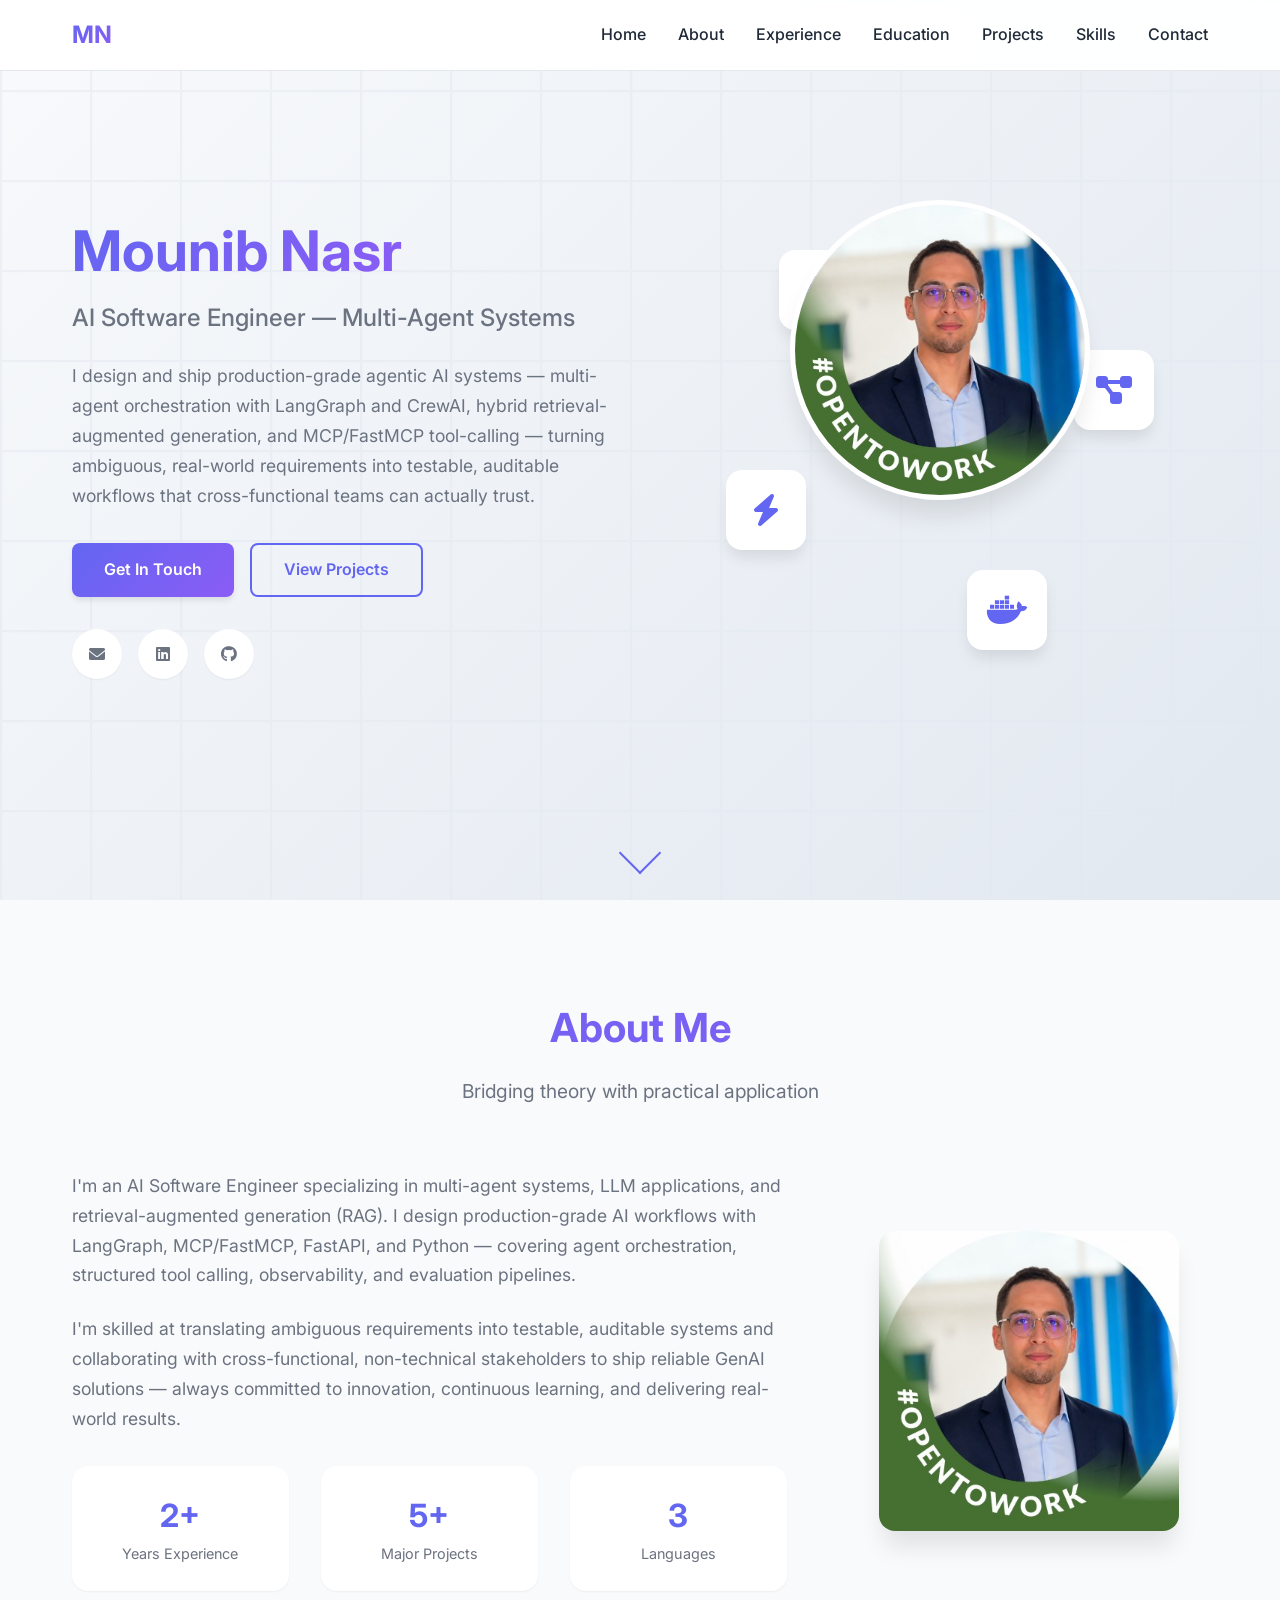
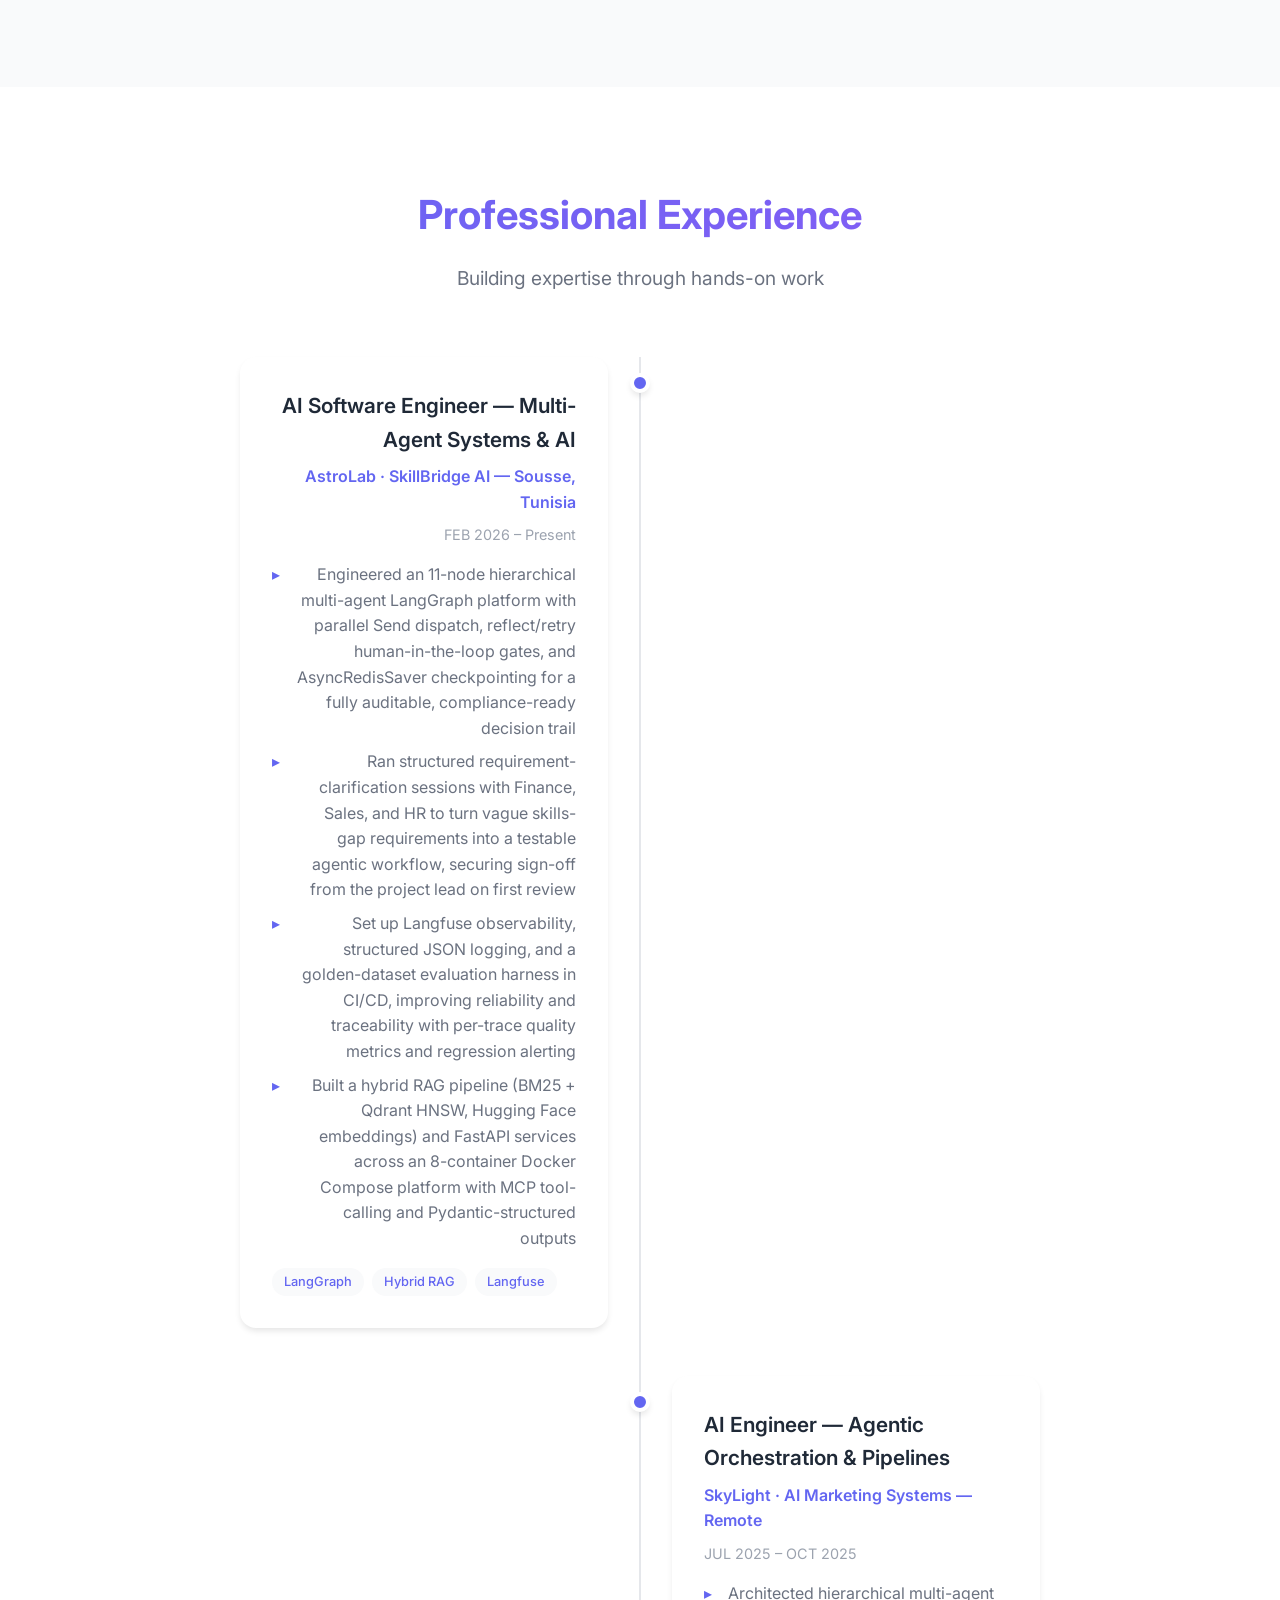
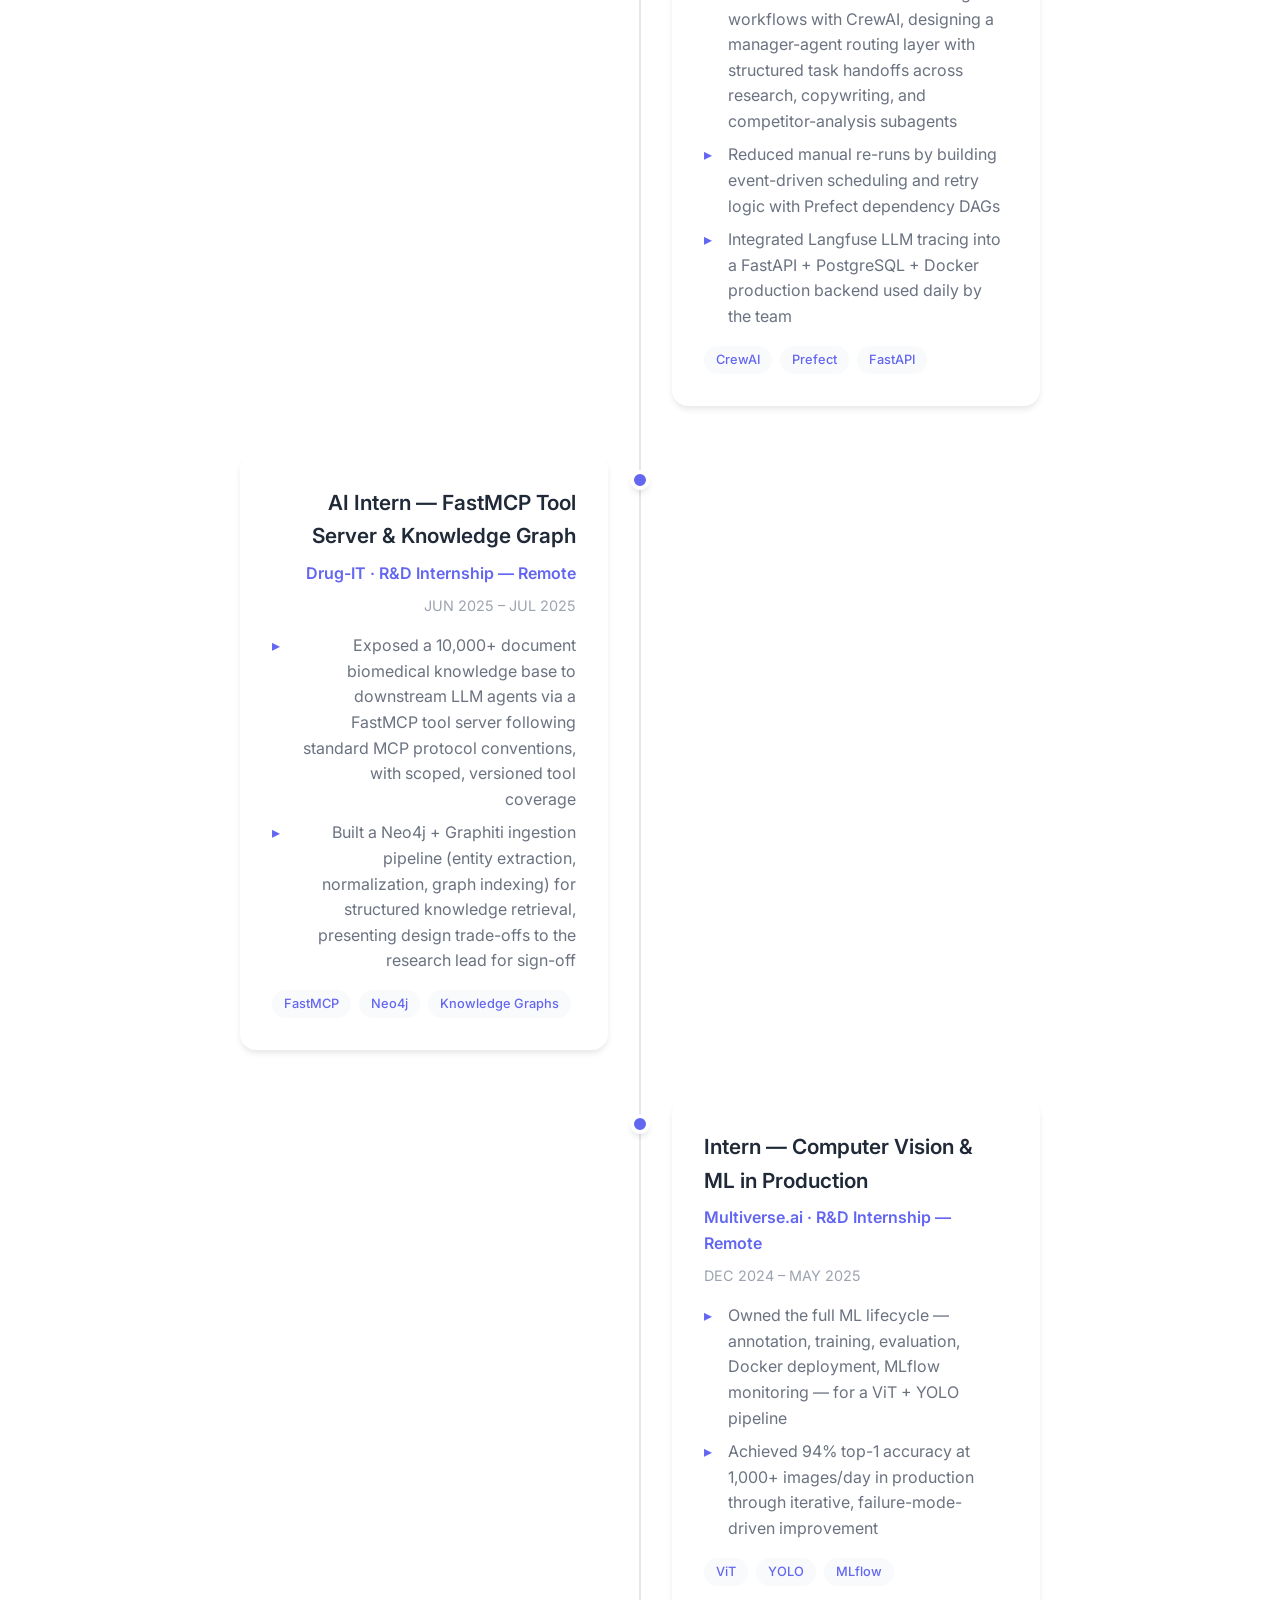
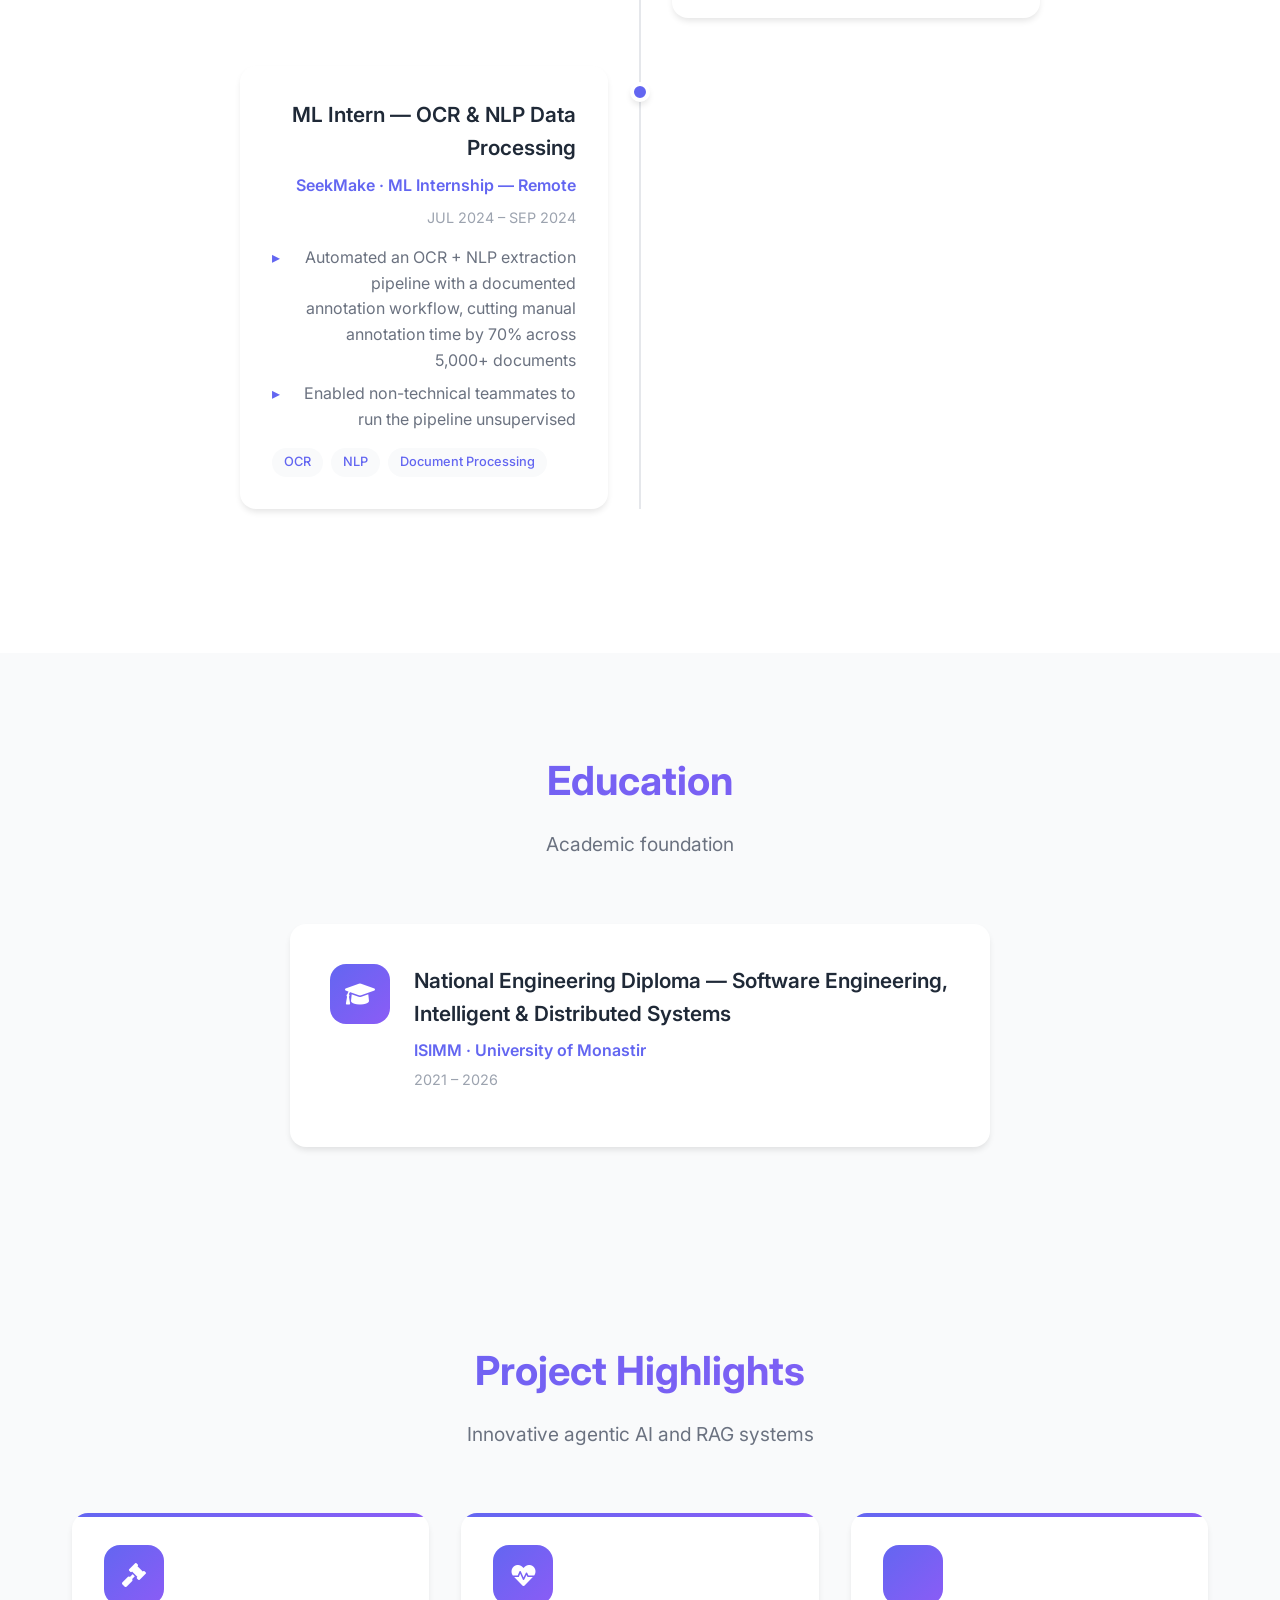
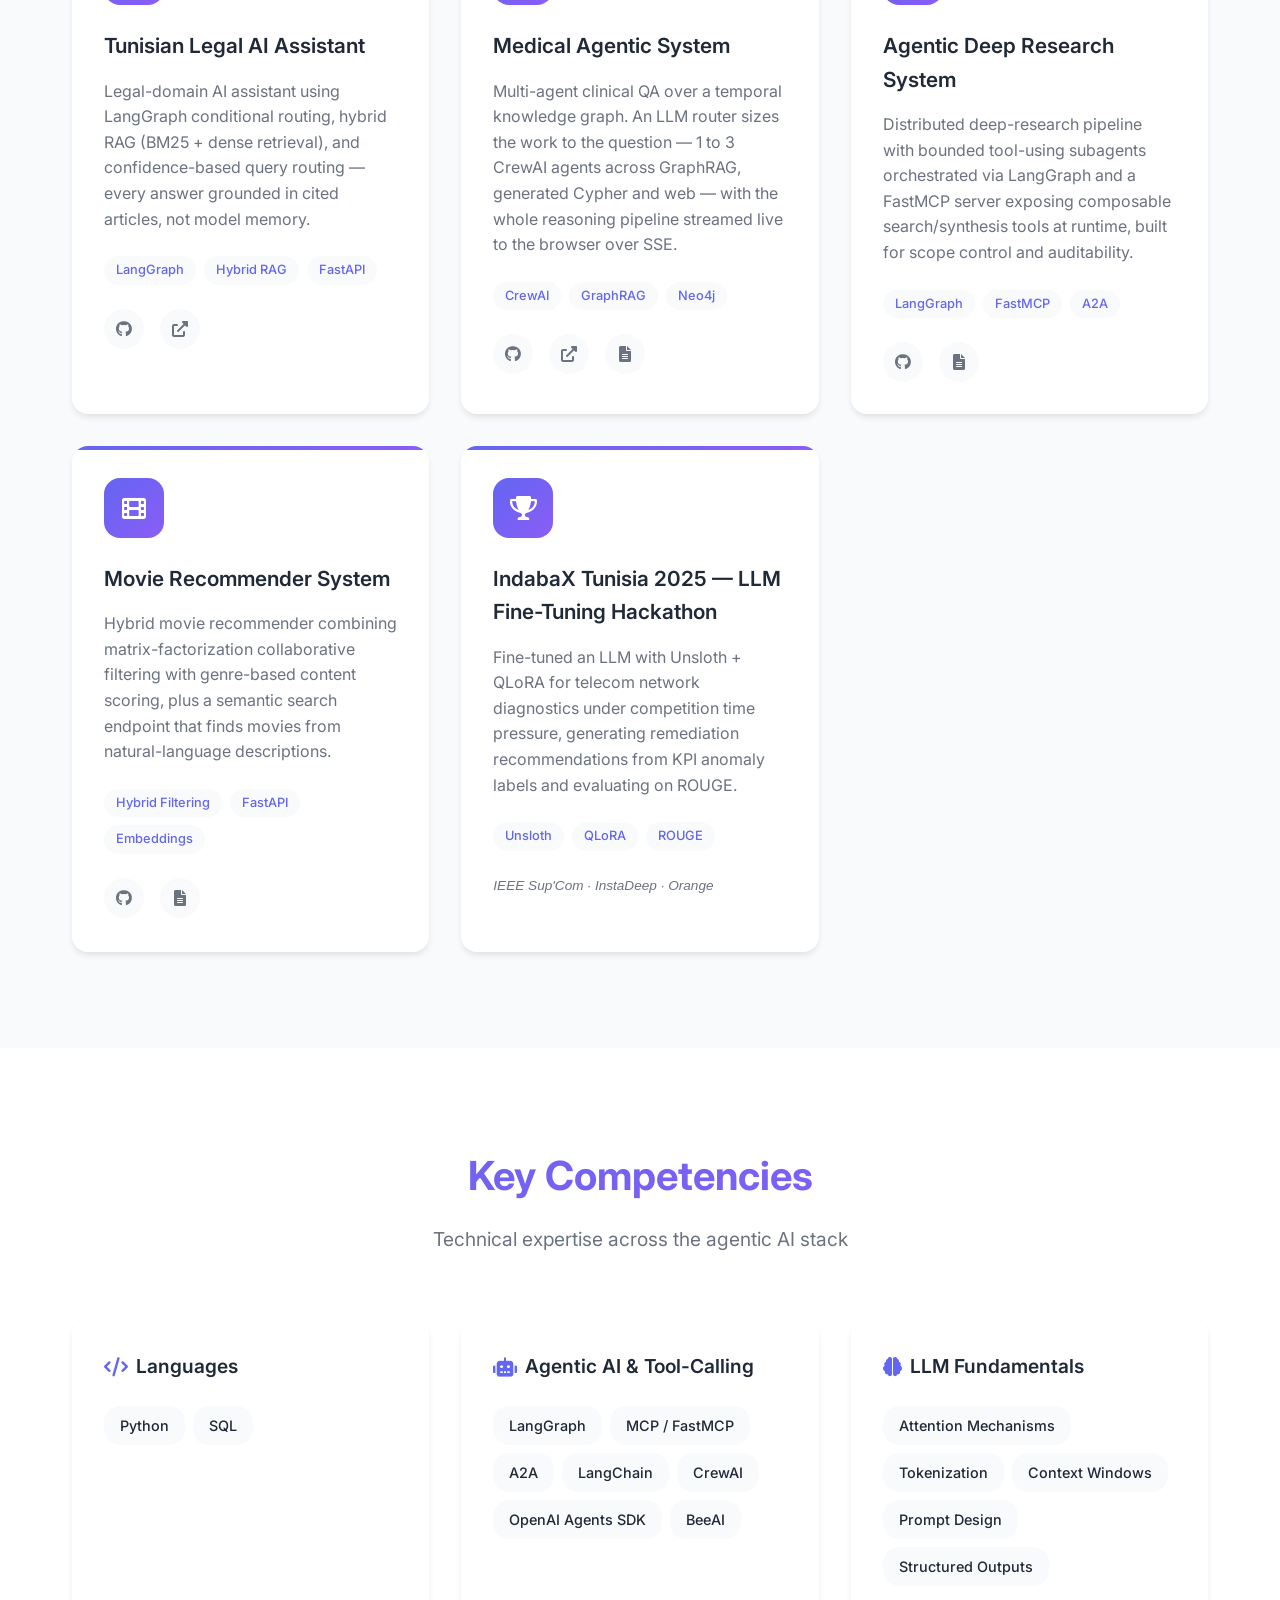
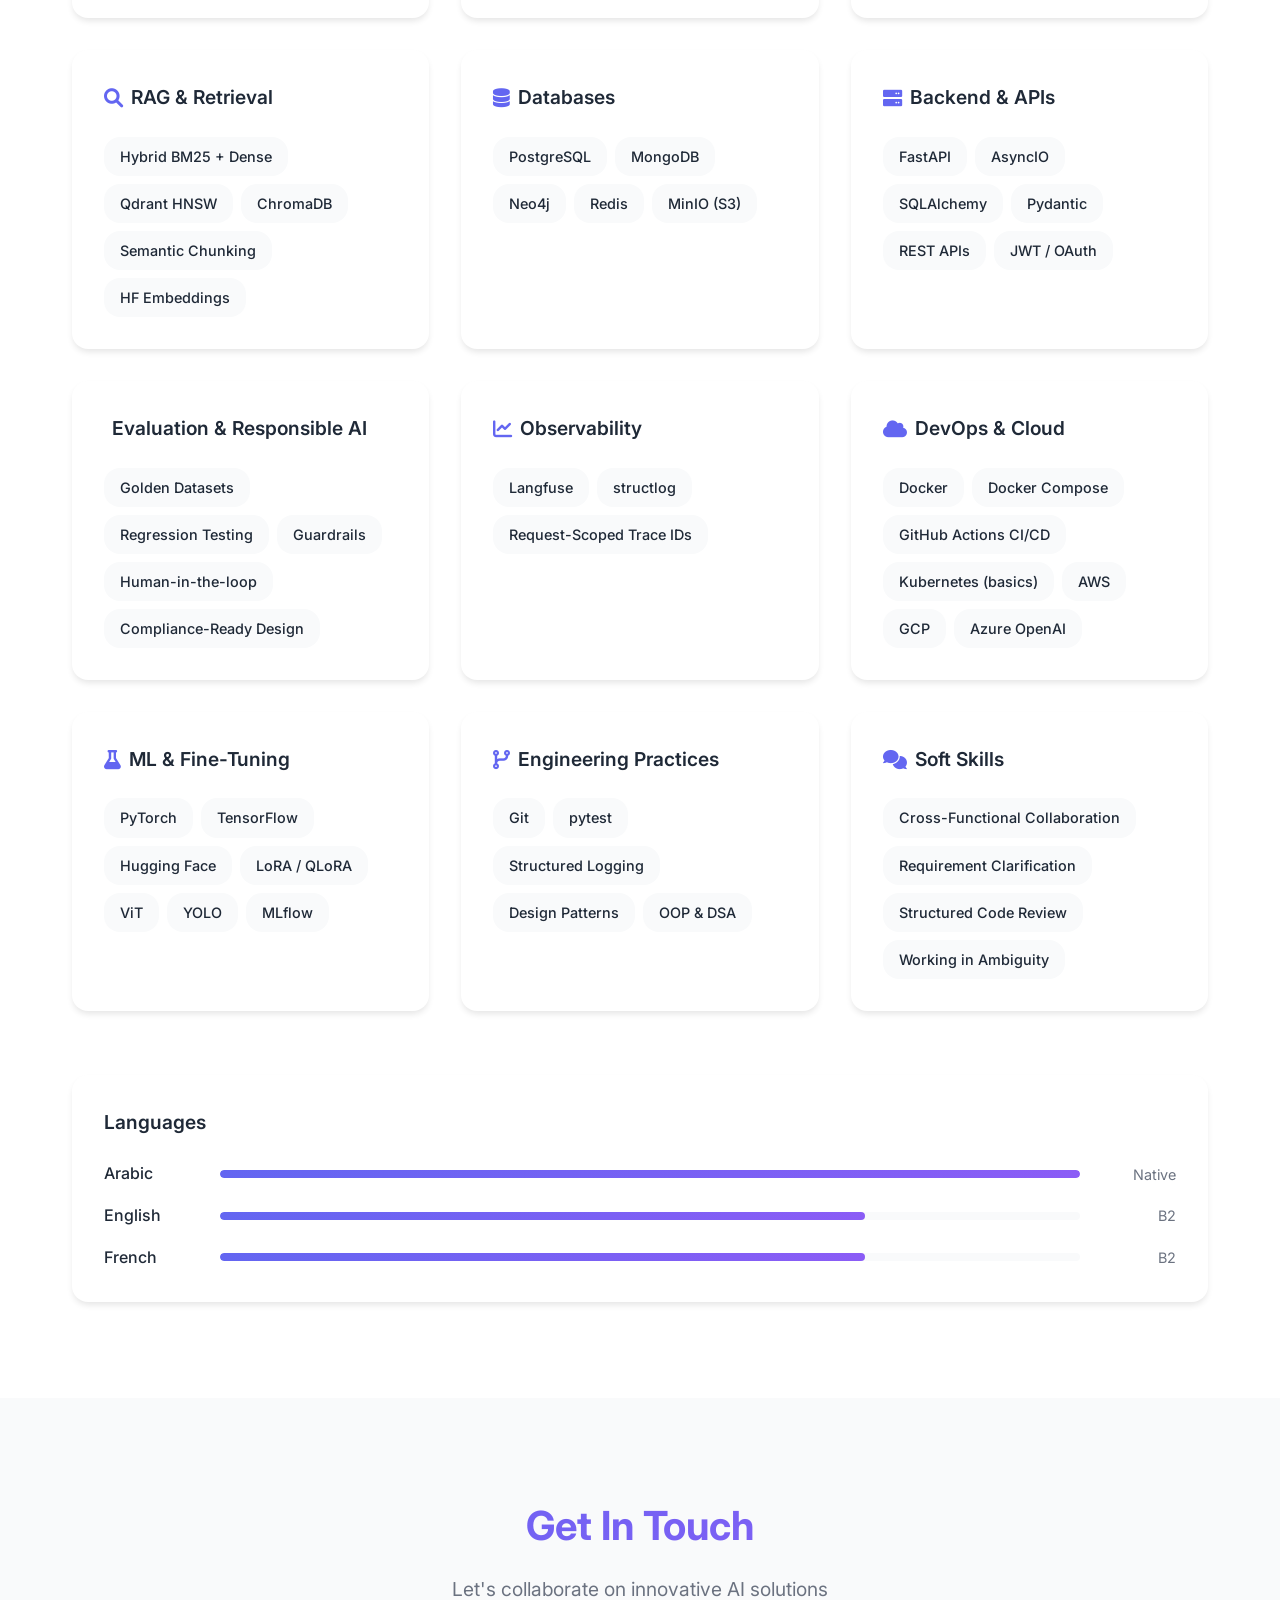
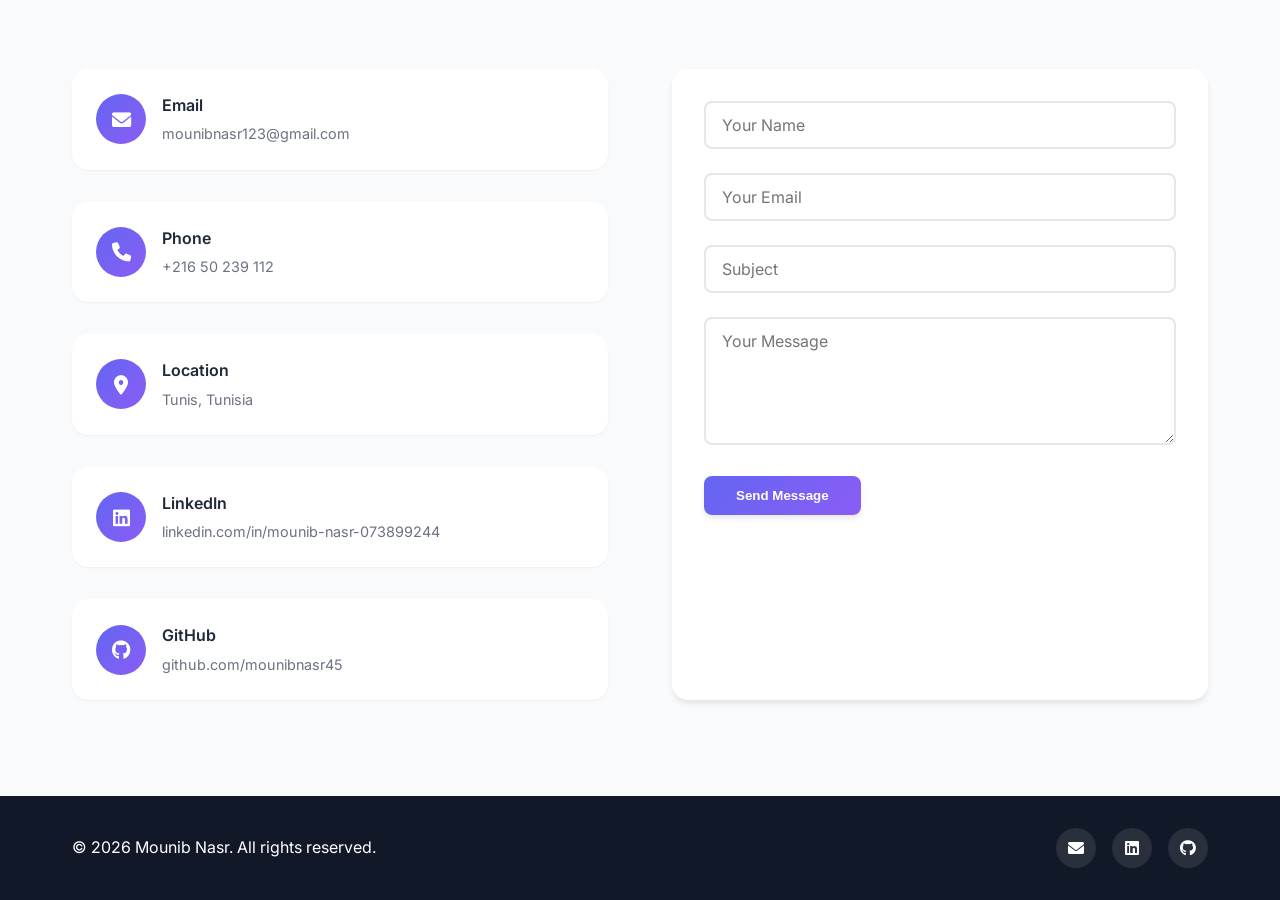
==== commit c4882b82: "update medical system screen" ====
--- a/index.html
+++ b/index.html
@@ -292,7 +292,7 @@
                         <i class="fas fa-heart-pulse"></i>
                     </div>
                     <h3>Medical Agentic System</h3>
-                    <p>Solo-architected multi-agent RAG platform (research, safety-validation, analysis agents) with CrewAI orchestration, a Neo4j + Graphiti knowledge graph, and a FastAPI serving layer engineered for auditability.</p>
+                    <p>Multi-agent clinical QA over a temporal knowledge graph. An LLM router sizes the work to the question — 1 to 3 CrewAI agents across GraphRAG, generated Cypher and web — with the whole reasoning pipeline streamed live to the browser over SSE.</p>
                     <div class="project-tech">
                         <span class="tech-tag">CrewAI</span>
                         <span class="tech-tag">GraphRAG</span>
@@ -300,6 +300,7 @@
                     </div>
                     <div class="project-links">
                         <a href="https://github.com/mounibnasr45/medical_agentic_system" target="_blank" class="project-link" title="View on GitHub"><i class="fab fa-github"></i></a>
+                        <a href="https://medical-agent-ui.onrender.com/" target="_blank" class="project-link" title="Live Demo"><i class="fas fa-external-link-alt"></i></a>
                         <a href="projects/medical-agentic-system.html" class="project-link" title="Read case study"><i class="fas fa-file-lines"></i></a>
                     </div>
                 </div>
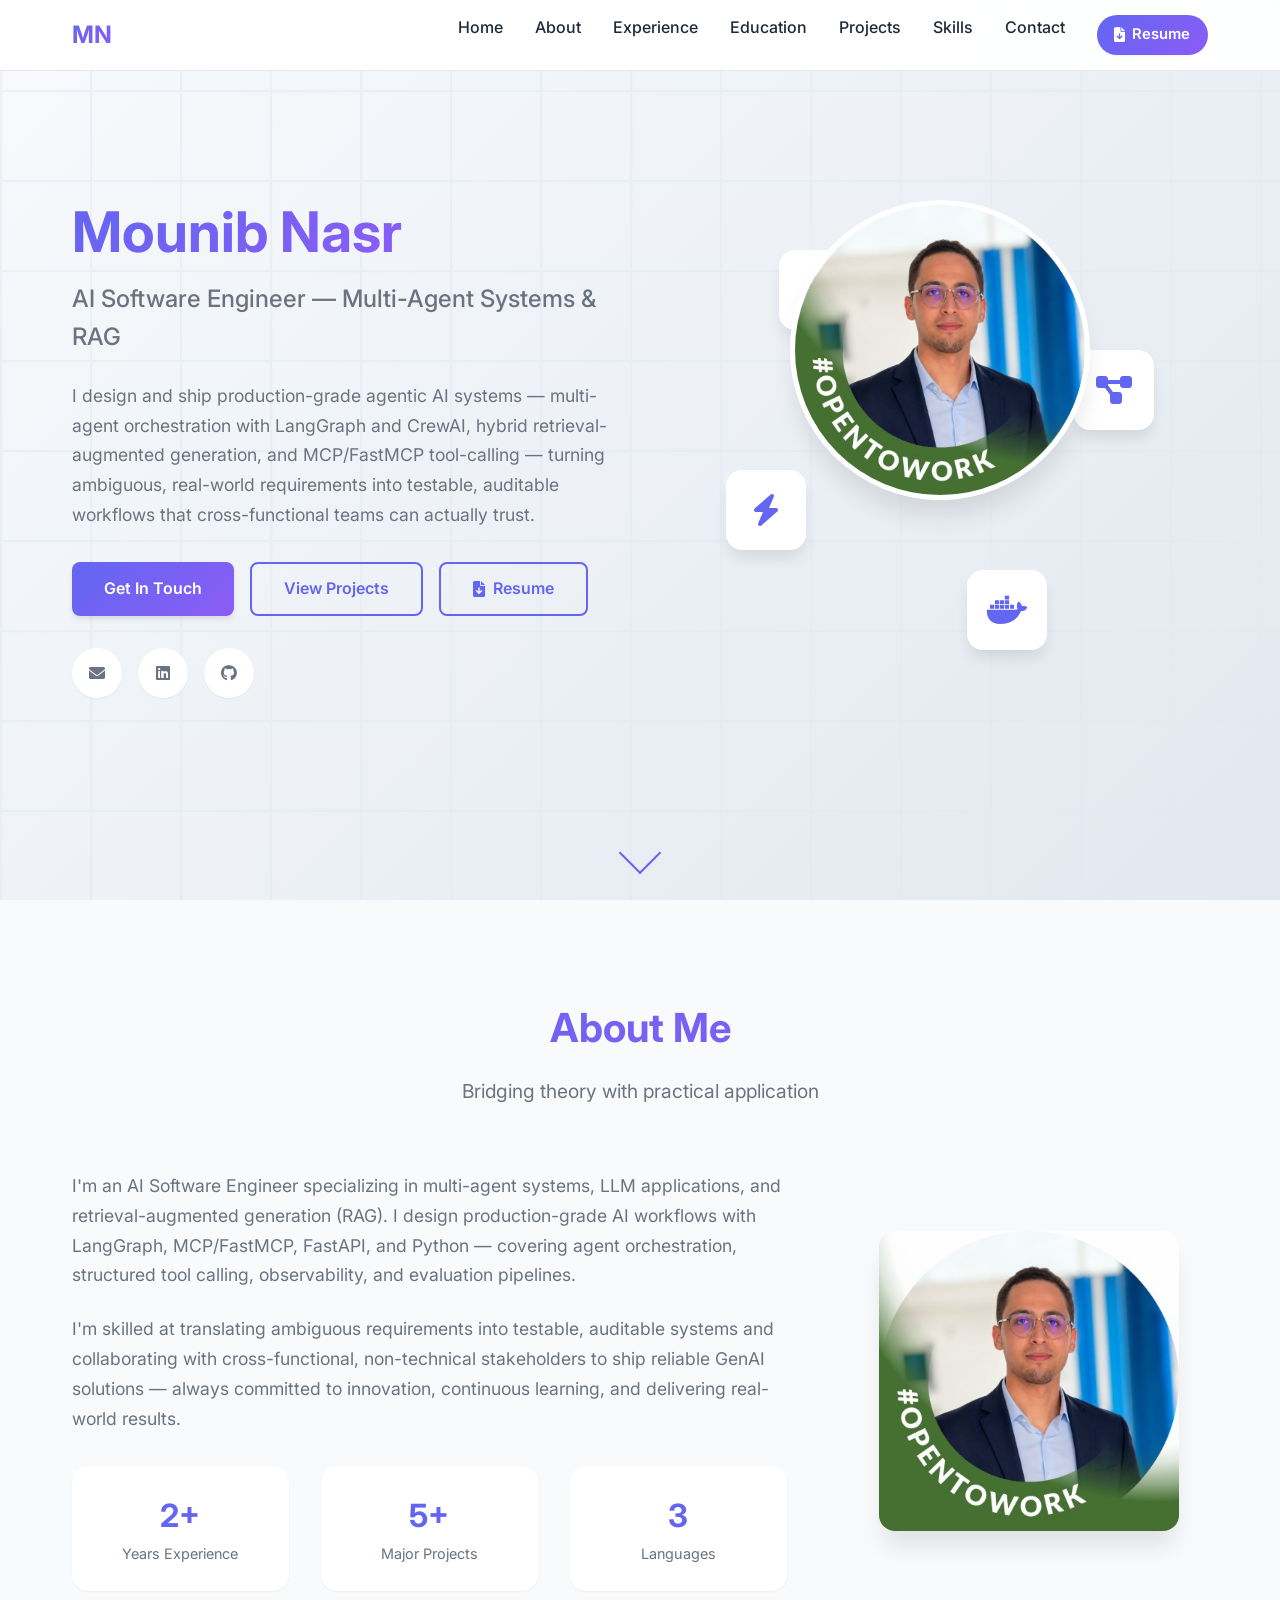
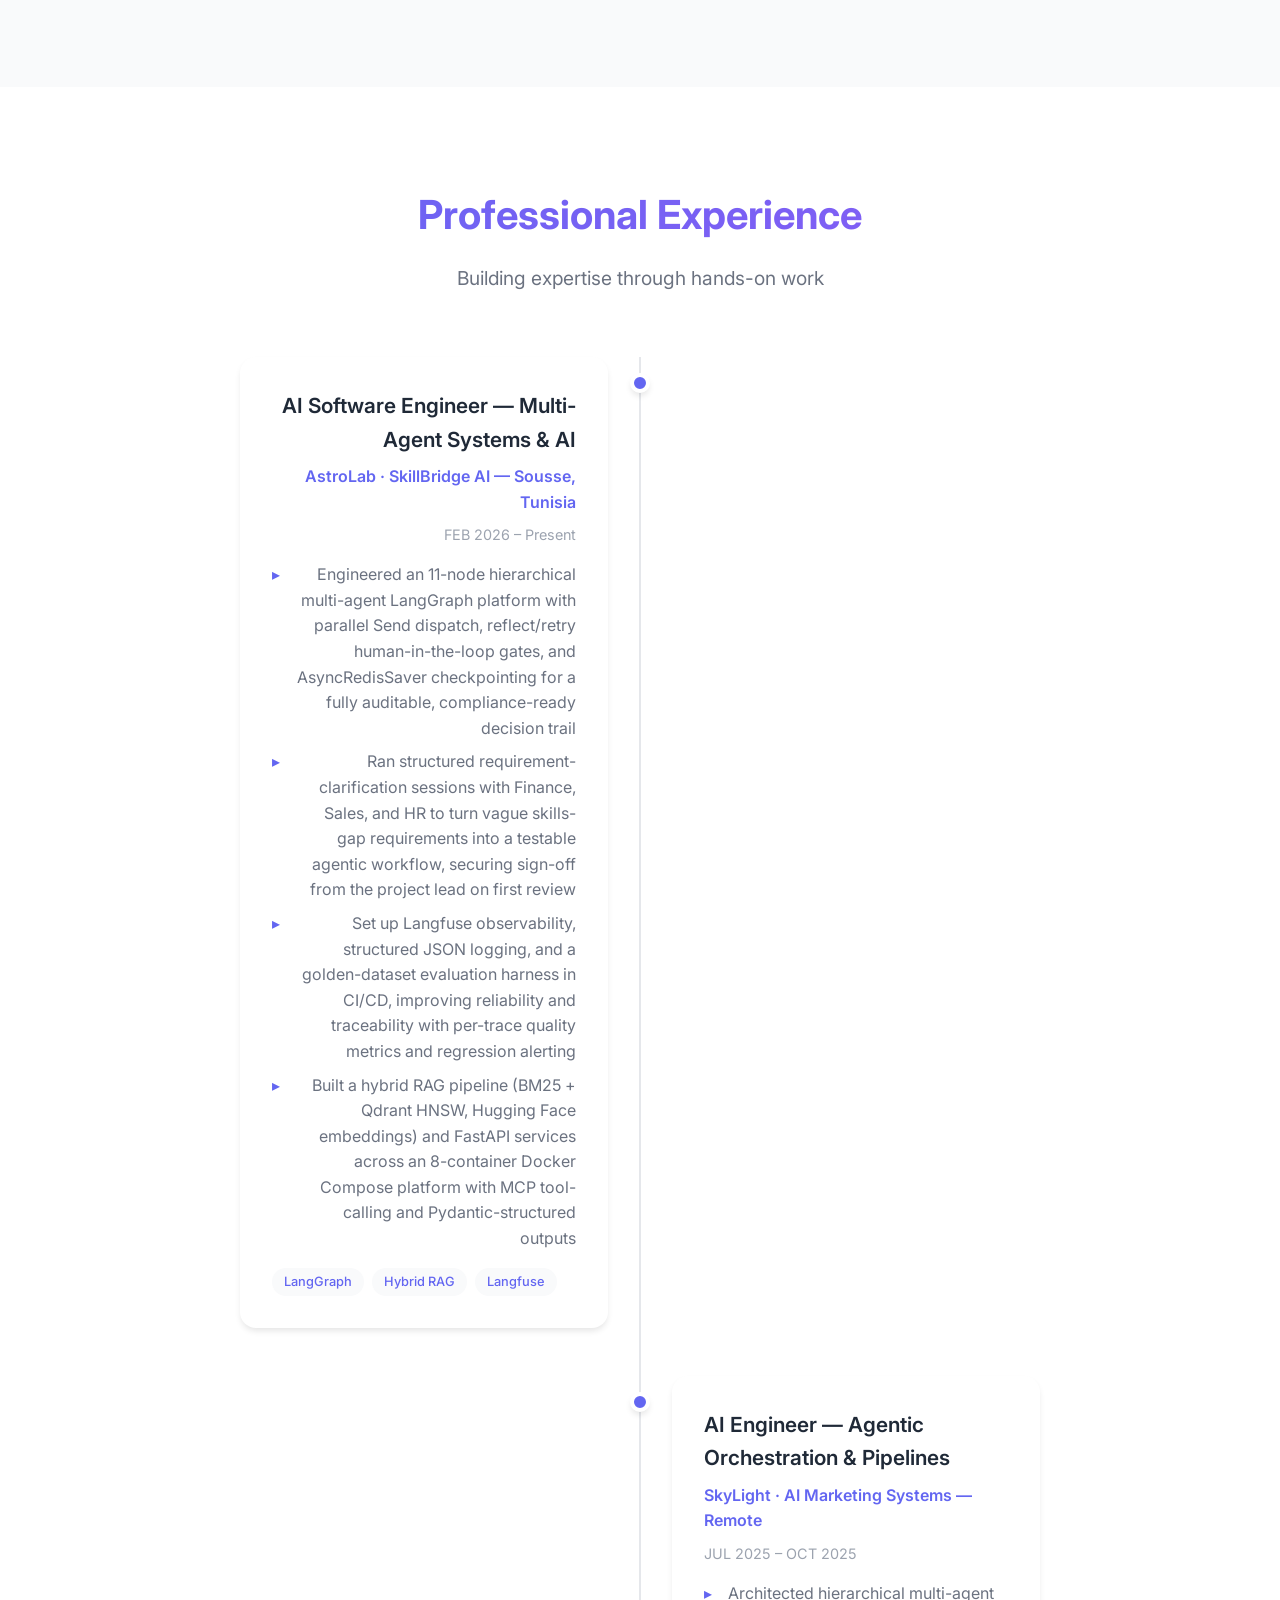
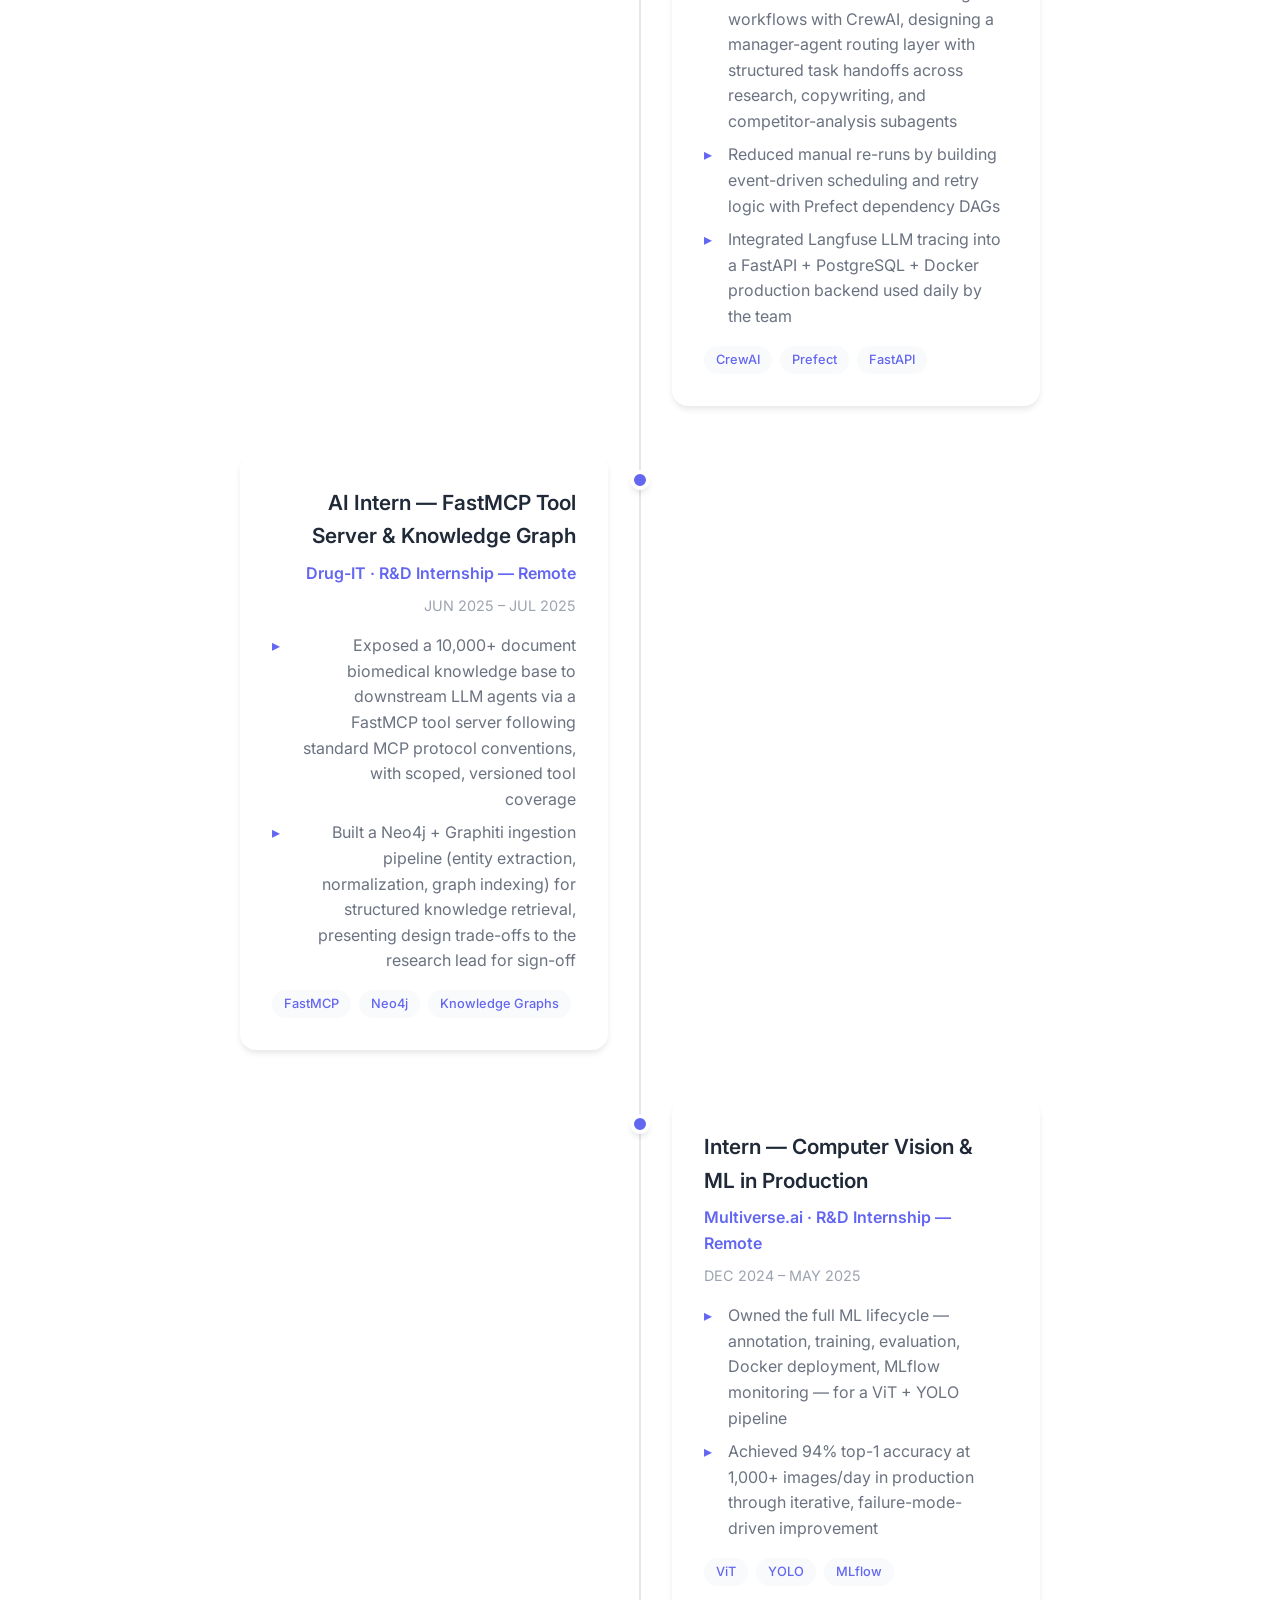
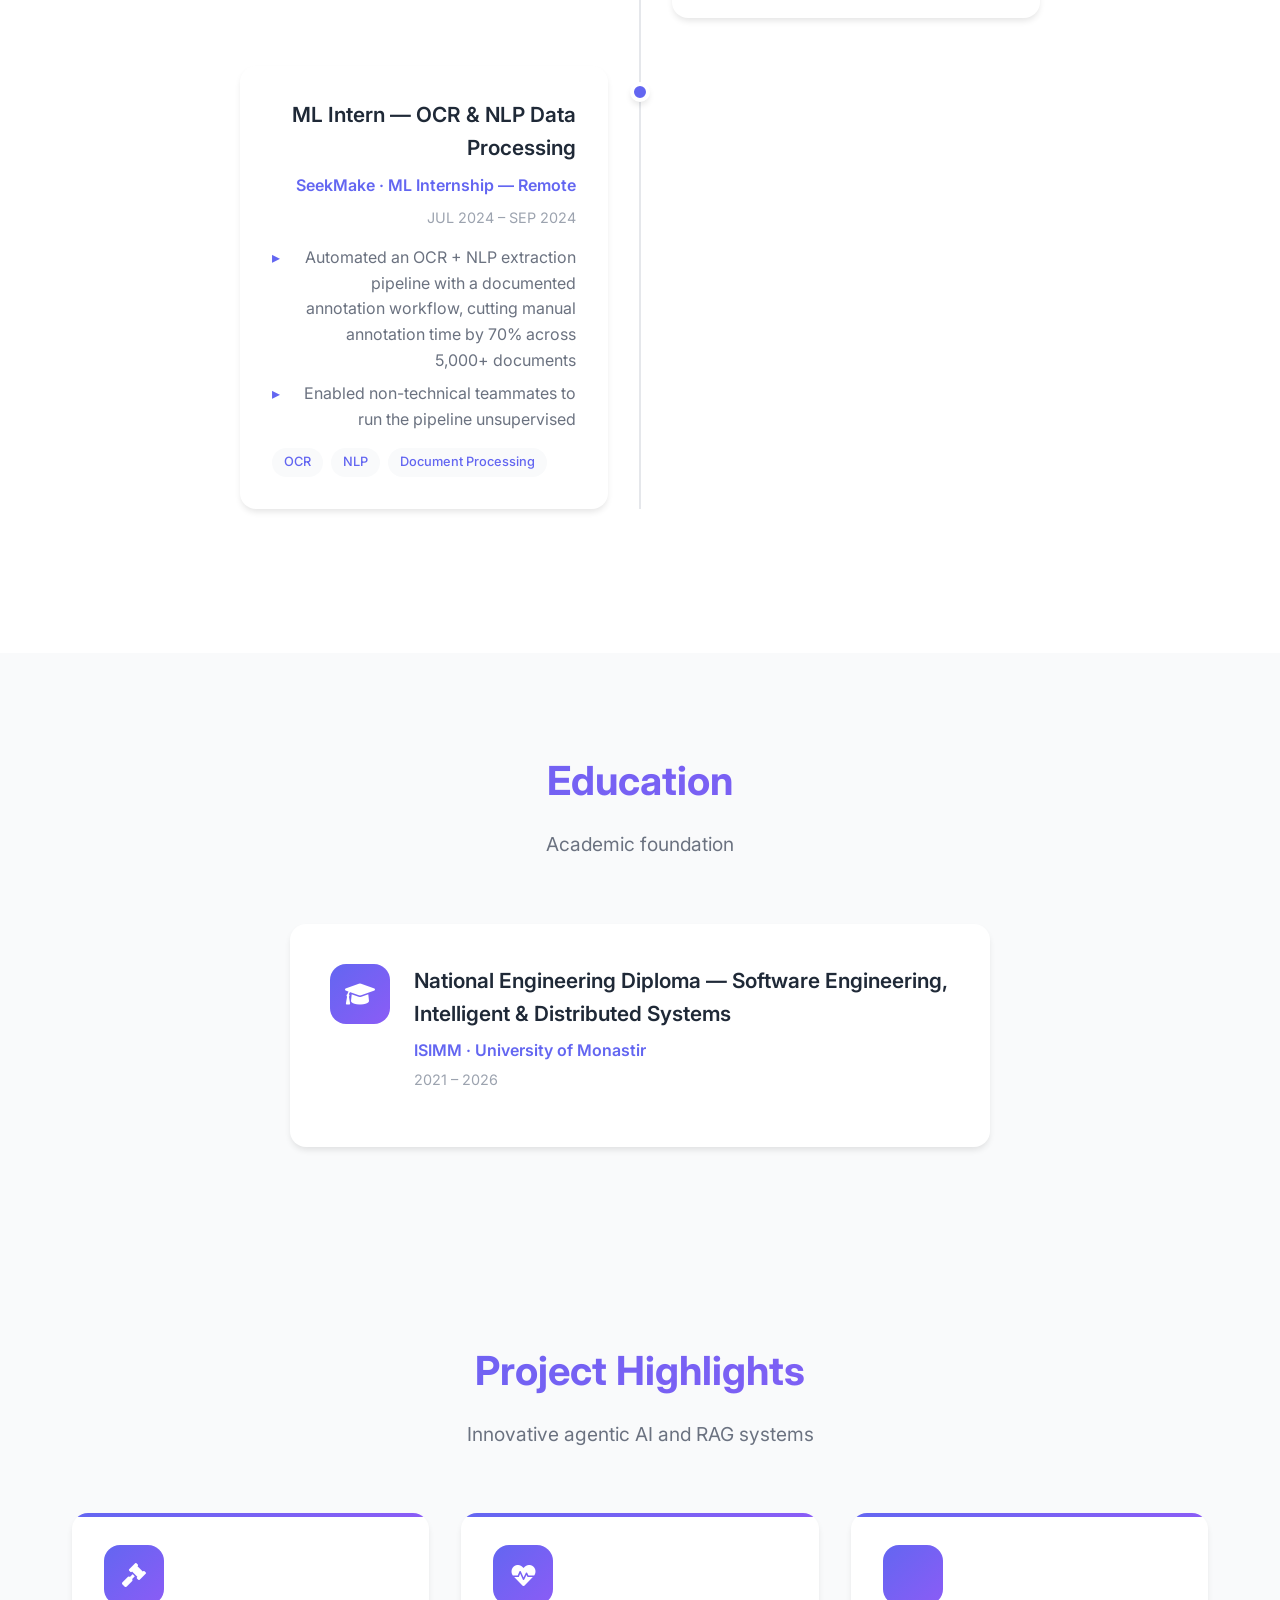
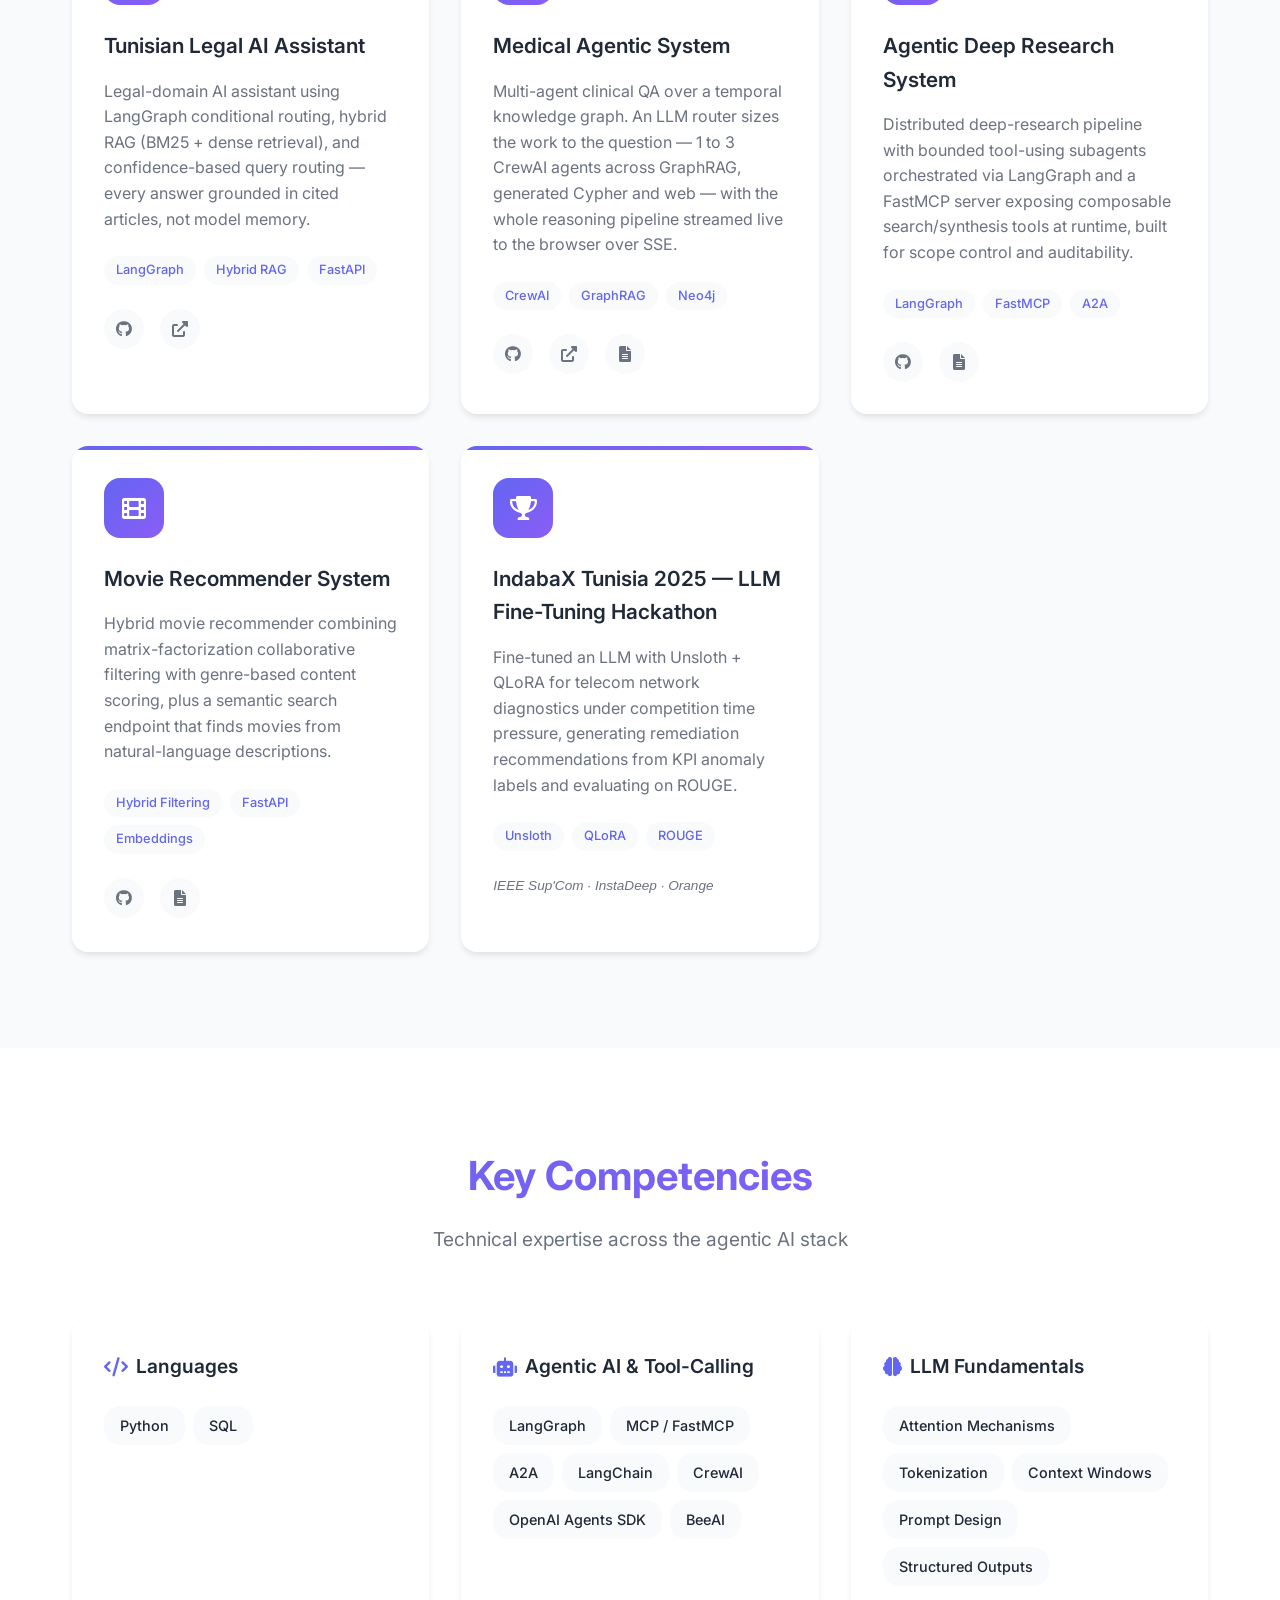
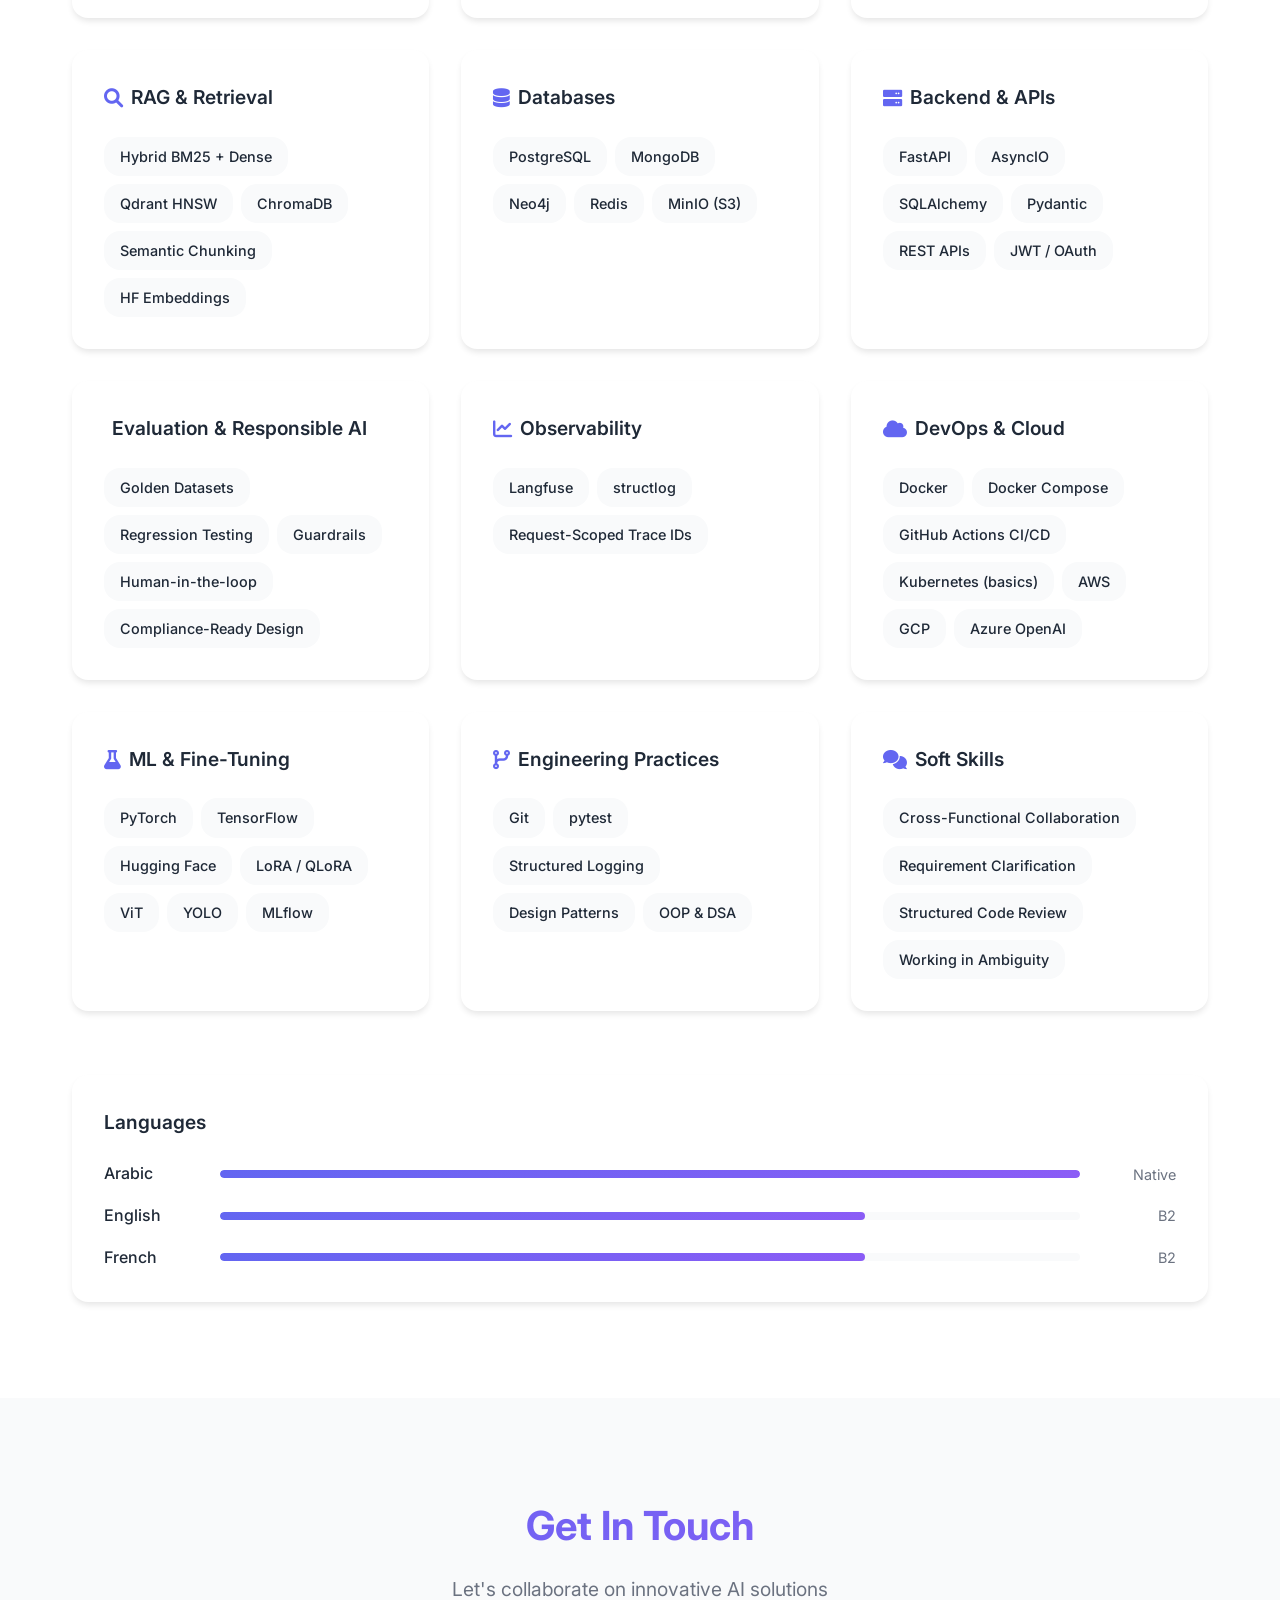
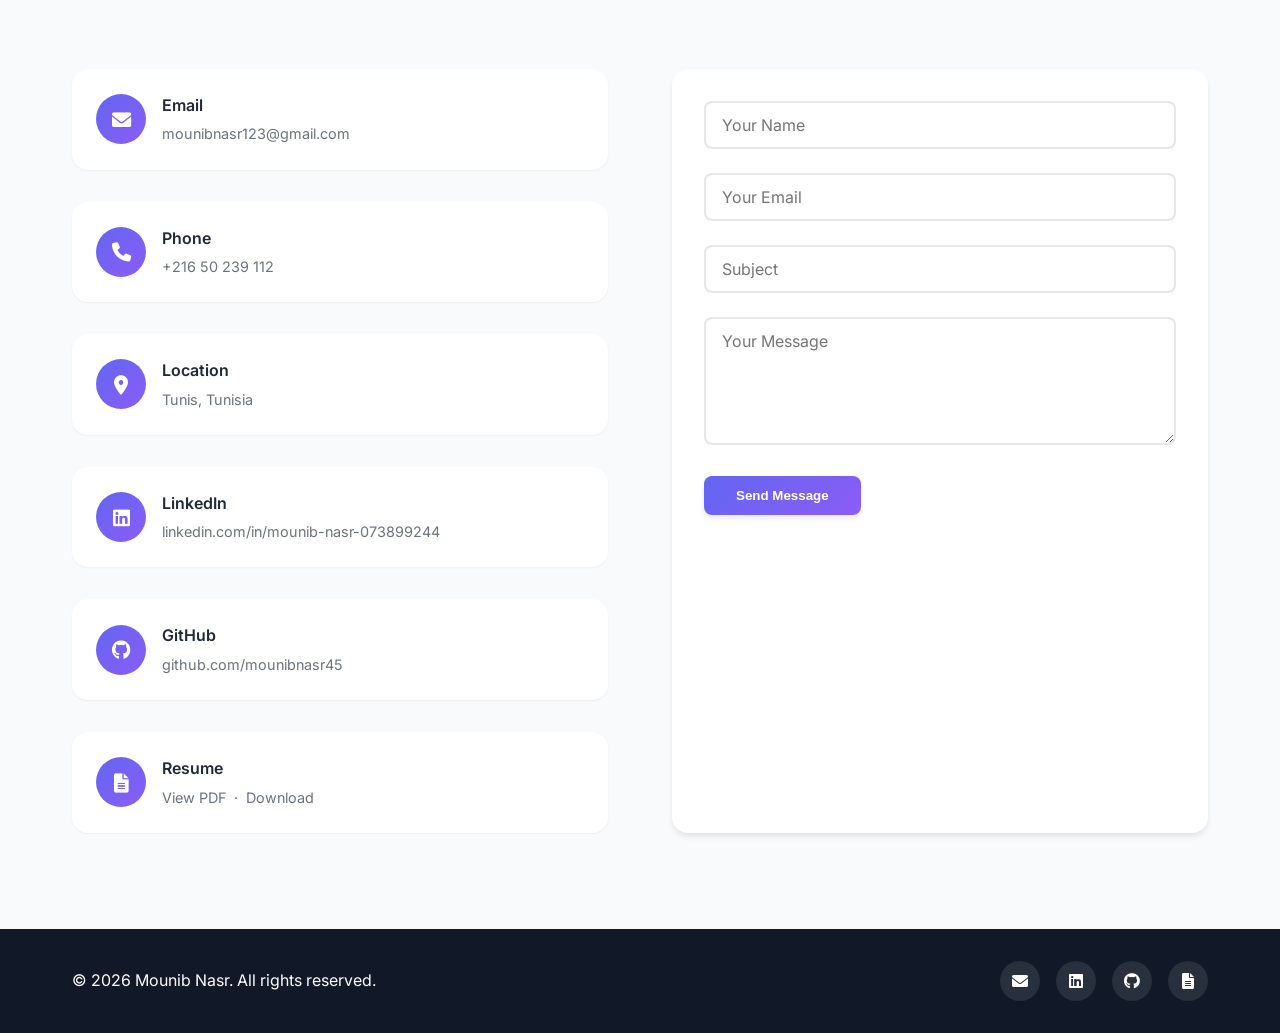
==== commit 6dbc5b42: "Refactor code structure for improved readability and maintainability" ====
--- a/index.html
+++ b/index.html
@@ -23,6 +23,7 @@
                 <li><a href="#projects" class="nav-link">Projects</a></li>
                 <li><a href="#skills" class="nav-link">Skills</a></li>
                 <li><a href="#contact" class="nav-link">Contact</a></li>
+                <li><a href="Mounib-Nasr-Resume.pdf" target="_blank" rel="noopener" class="nav-resume"><i class="fas fa-file-arrow-down"></i> Resume</a></li>
             </ul>
             <div class="hamburger">
                 <span class="bar"></span>
@@ -50,6 +51,7 @@
                     <div class="hero-buttons">
                         <a href="#contact" class="btn btn-primary">Get In Touch</a>
                         <a href="#projects" class="btn btn-secondary">View Projects</a>
+                        <a href="Mounib-Nasr-Resume.pdf" target="_blank" rel="noopener" class="btn btn-secondary"><i class="fas fa-file-arrow-down"></i> Resume</a>
                     </div>
                     <div class="hero-social">
                         <a href="mailto:mounibnasr123@gmail.com" class="social-link">
@@ -571,6 +573,17 @@
                             <p><a href="https://github.com/mounibnasr45" target="_blank">github.com/mounibnasr45</a></p>
                         </div>
                     </div>
+                    <div class="contact-item">
+                        <i class="fas fa-file-lines"></i>
+                        <div>
+                            <h4>Resume</h4>
+                            <p>
+                                <a href="Mounib-Nasr-Resume.pdf" target="_blank" rel="noopener">View PDF</a>
+                                &nbsp;·&nbsp;
+                                <a href="Mounib-Nasr-Resume.pdf" download>Download</a>
+                            </p>
+                        </div>
+                    </div>
                 </div>
                 <div class="contact-form">
                     <form>
@@ -602,11 +615,20 @@
                     <a href="mailto:mounibnasr123@gmail.com"><i class="fas fa-envelope"></i></a>
                     <a href="https://www.linkedin.com/in/mounib-nasr-073899244/" target="_blank"><i class="fab fa-linkedin"></i></a>
                     <a href="https://github.com/mounibnasr45" target="_blank"><i class="fab fa-github"></i></a>
+                    <a href="Mounib-Nasr-Resume.pdf" target="_blank" rel="noopener" title="Resume (PDF)"><i class="fas fa-file-lines"></i></a>
                 </div>
             </div>
         </div>
     </footer>
 
     <script src="script.js"></script>
+
+    <!-- Cloudflare Web Analytics -->
+    <script
+        type="module"
+        src="https://static.cloudflareinsights.com/beacon.min.js"
+        data-cf-beacon='{"token": "1fd6cbda0c1045d28be7820fa7dc6410"}'>
+    </script>
+    <!-- End Cloudflare Web Analytics -->
 </body>
 </html>
--- a/styles.css
+++ b/styles.css
@@ -101,6 +101,28 @@
   width: 100%;
 }
 
+/* Resume: a call to action rather than another nav destination */
+.nav-resume {
+  display: inline-flex;
+  align-items: center;
+  gap: 0.45rem;
+  padding: 0.5rem 1.1rem;
+  border-radius: 2rem;
+  background: var(--gradient-primary);
+  color: white;
+  font-weight: 600;
+  font-size: 0.925rem;
+  text-decoration: none;
+  white-space: nowrap;
+  box-shadow: var(--shadow-sm);
+  transition: transform 0.3s ease, box-shadow 0.3s ease;
+}
+
+.nav-resume:hover {
+  transform: translateY(-2px);
+  box-shadow: var(--shadow-md);
+}
+
 .hamburger {
   display: none;
   flex-direction: column;
@@ -181,6 +203,7 @@
 
 .hero-buttons {
   display: flex;
+  flex-wrap: wrap;
   gap: 1rem;
   margin-bottom: 2rem;
 }
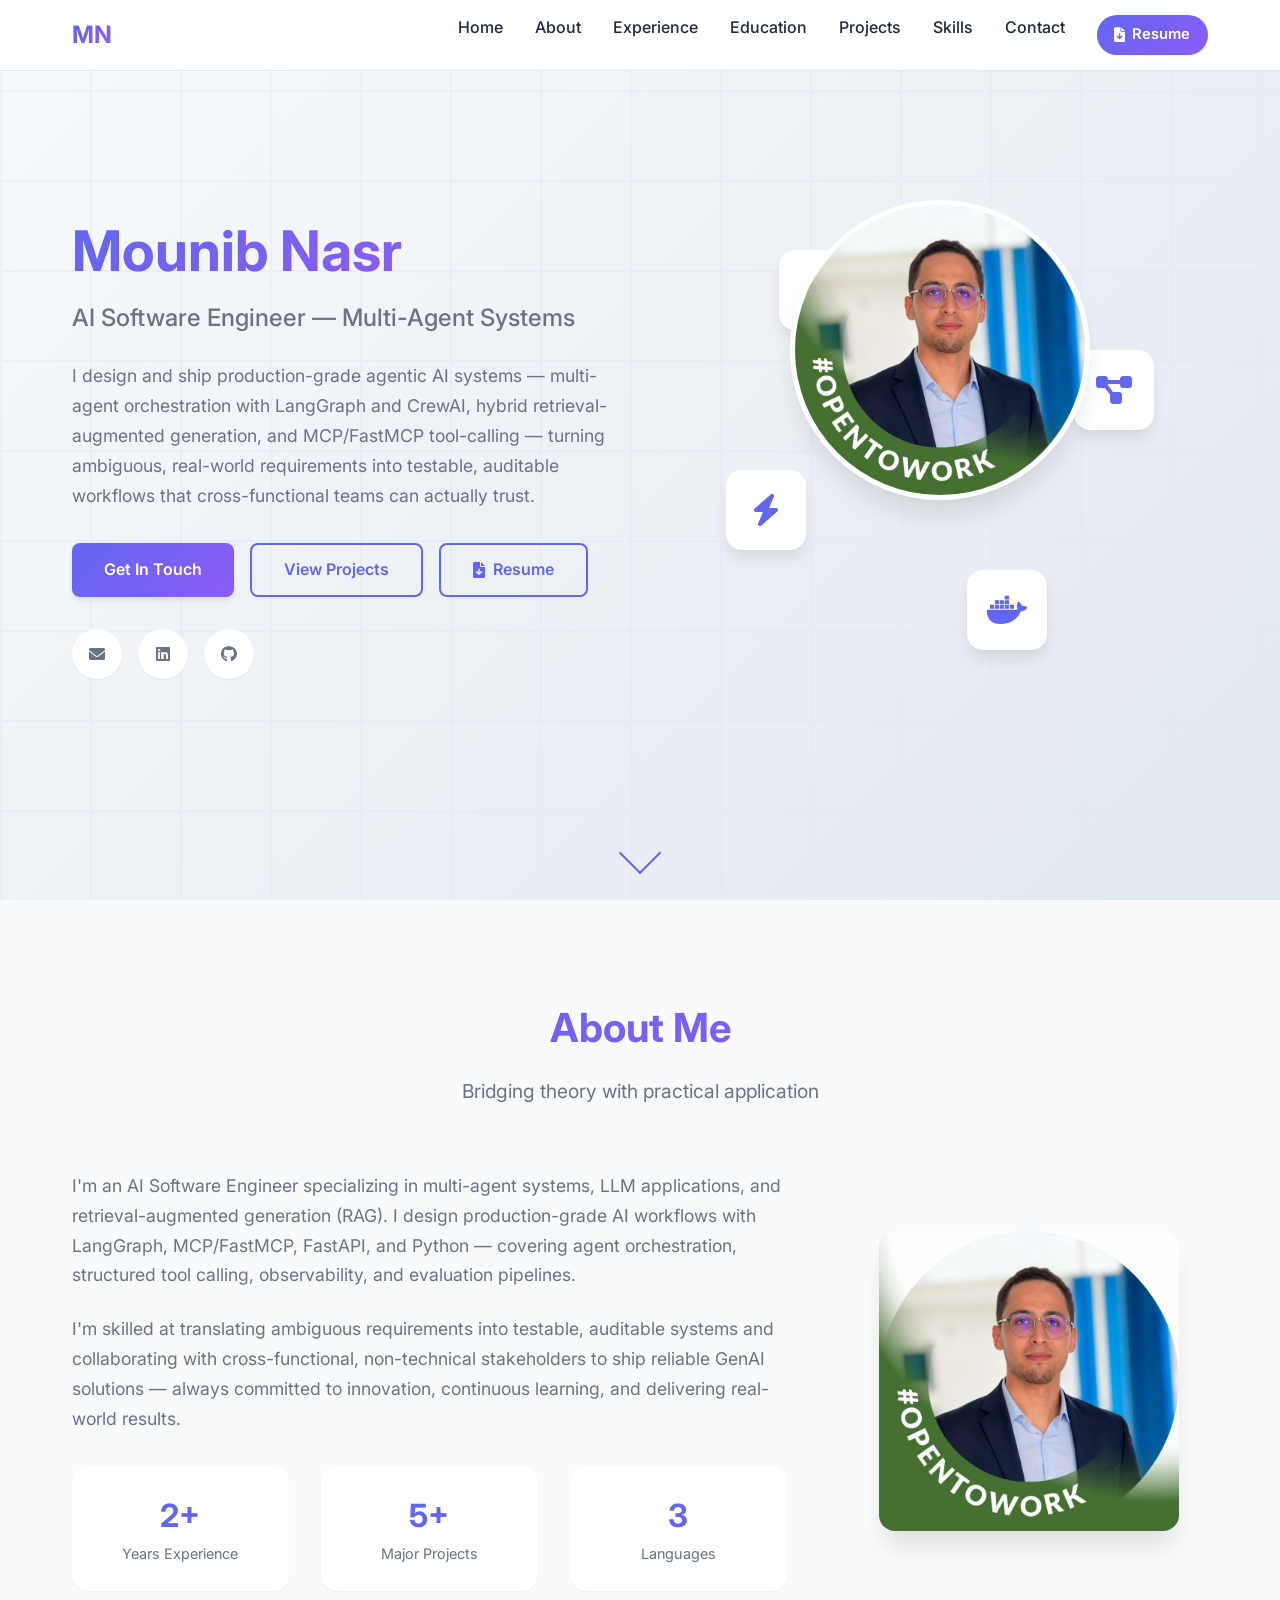
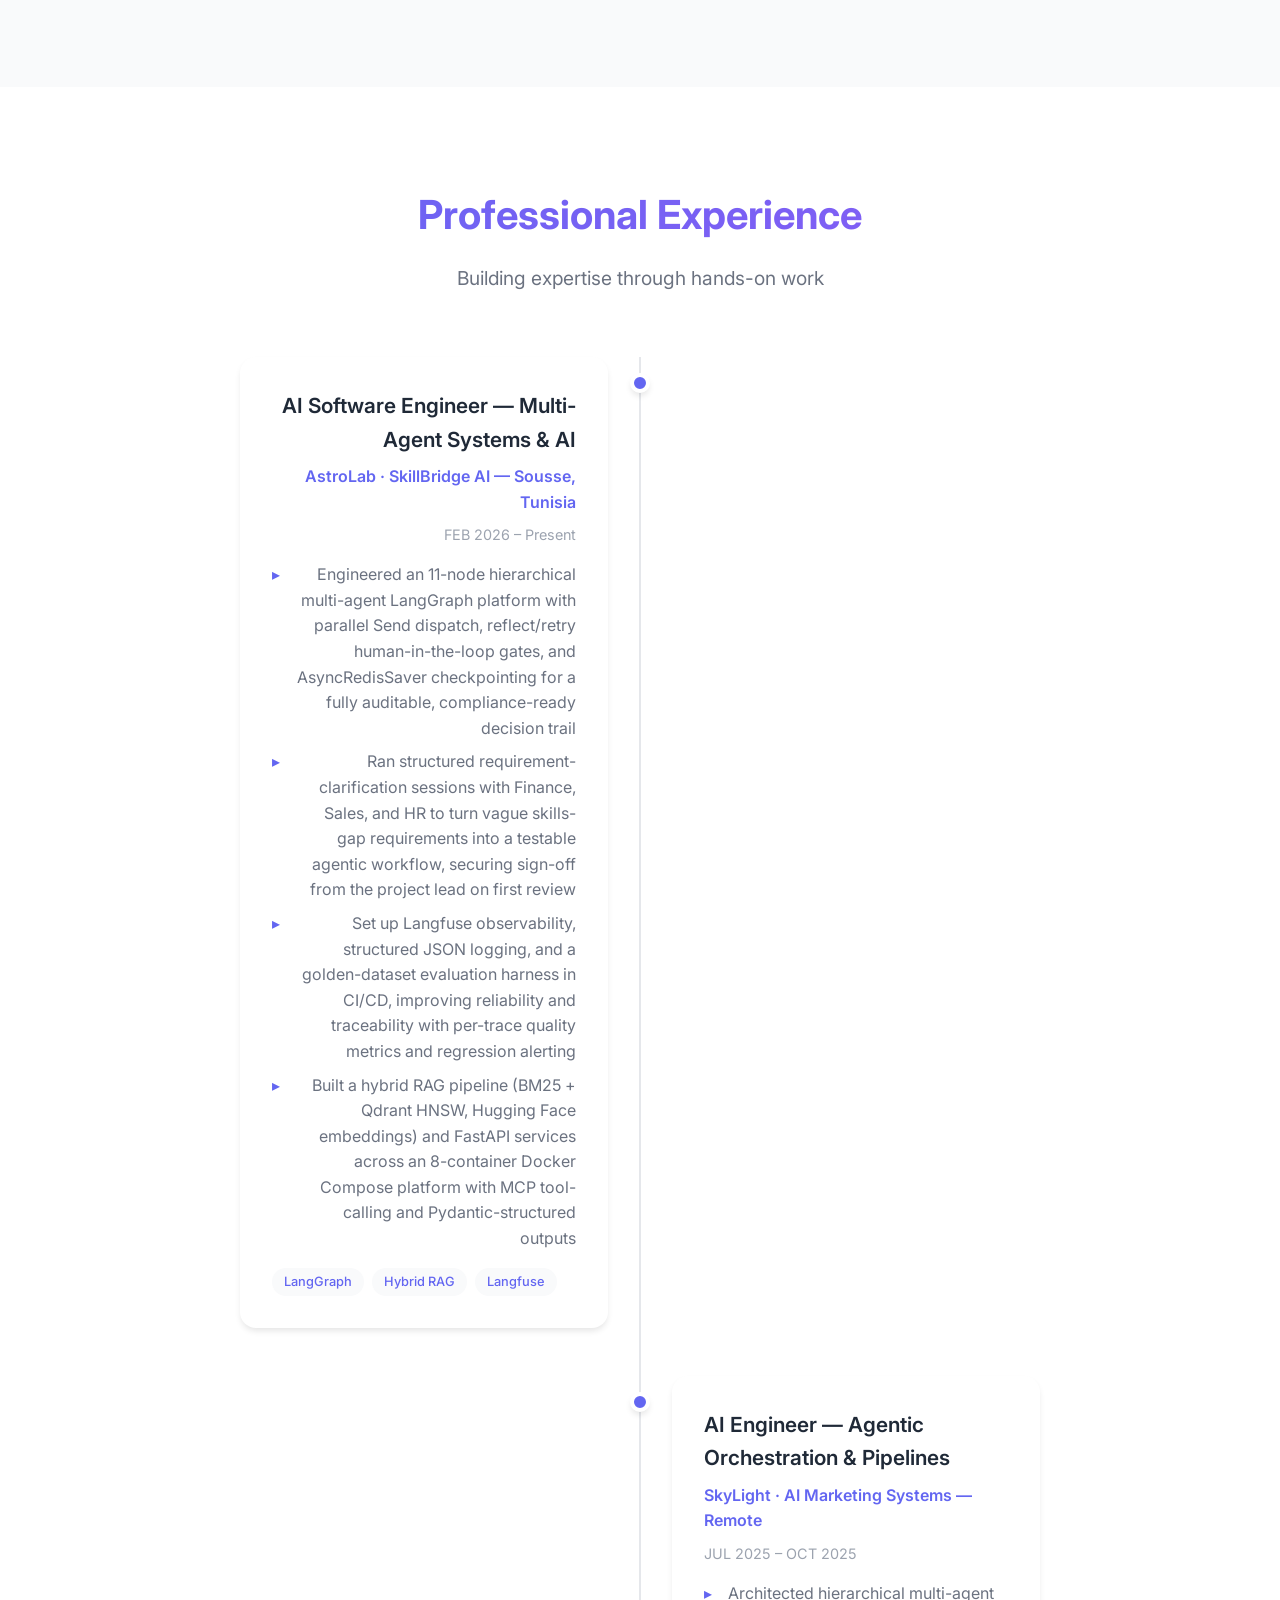
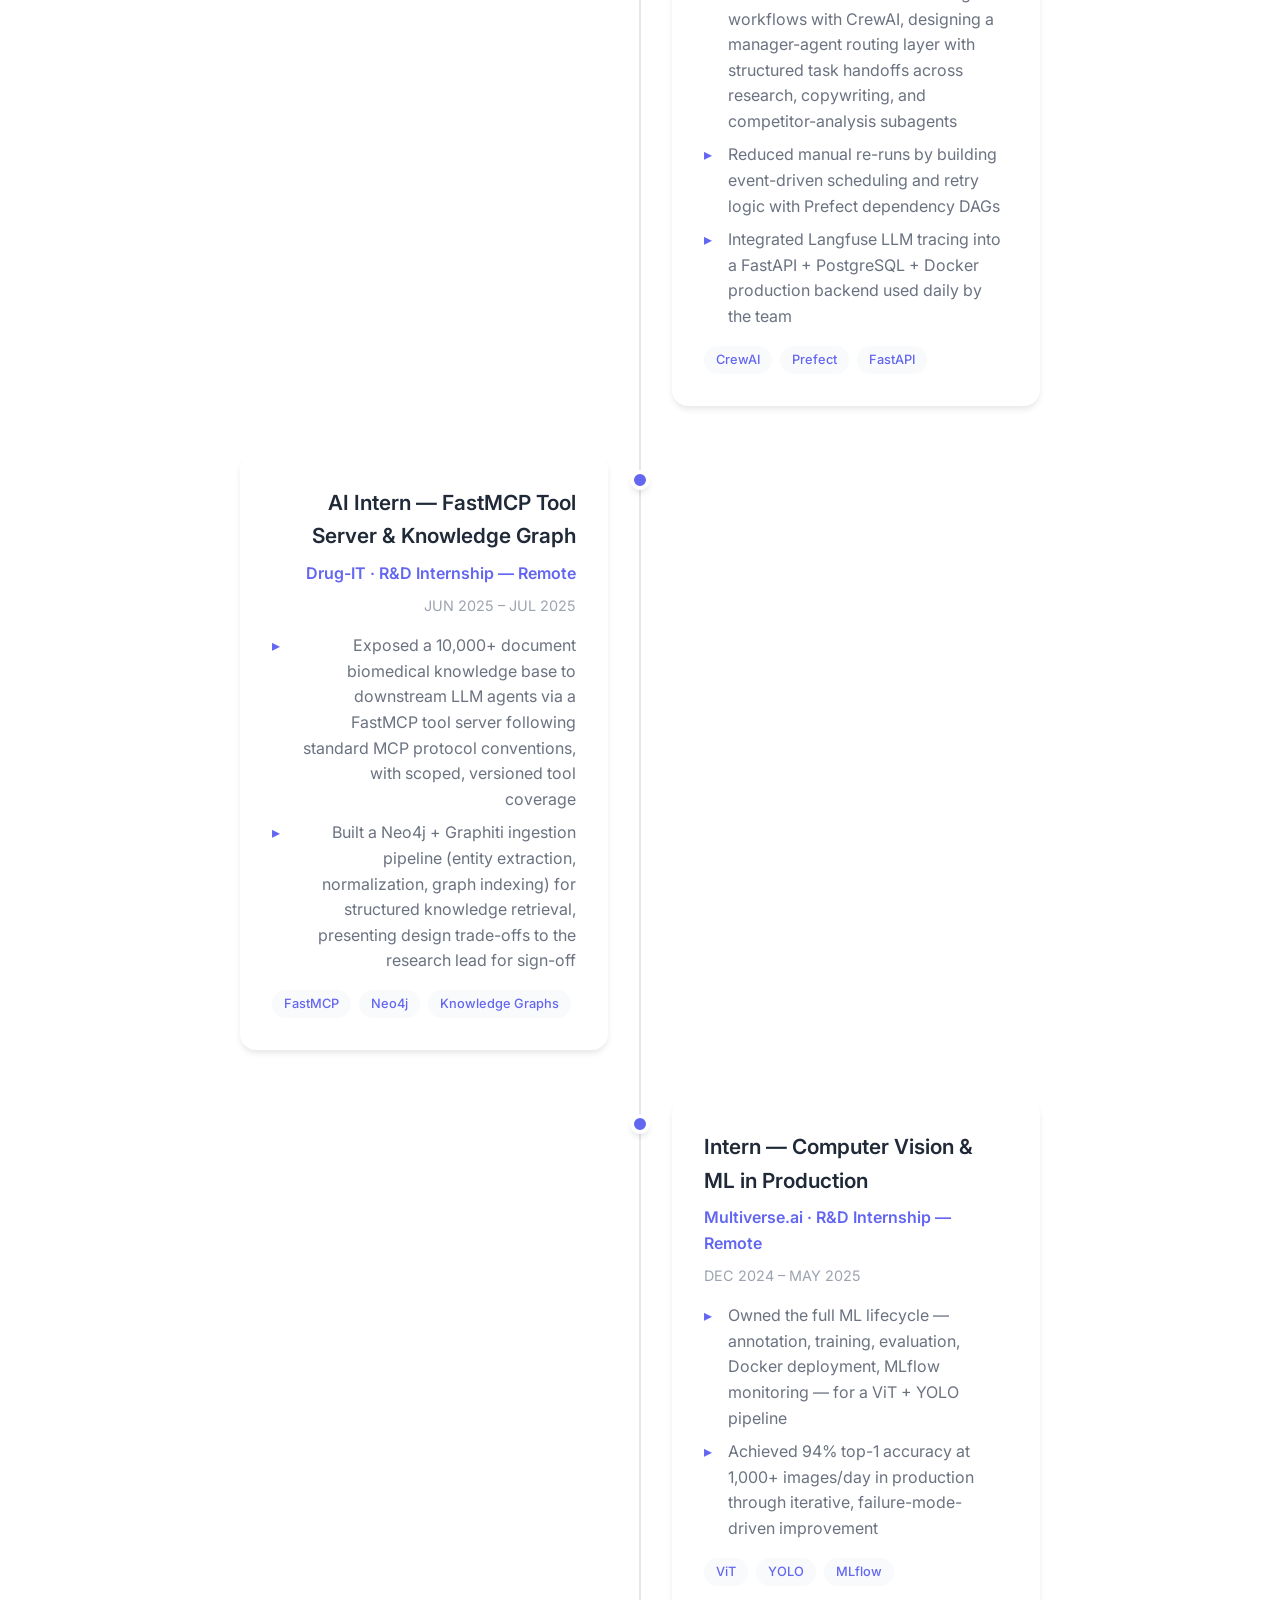
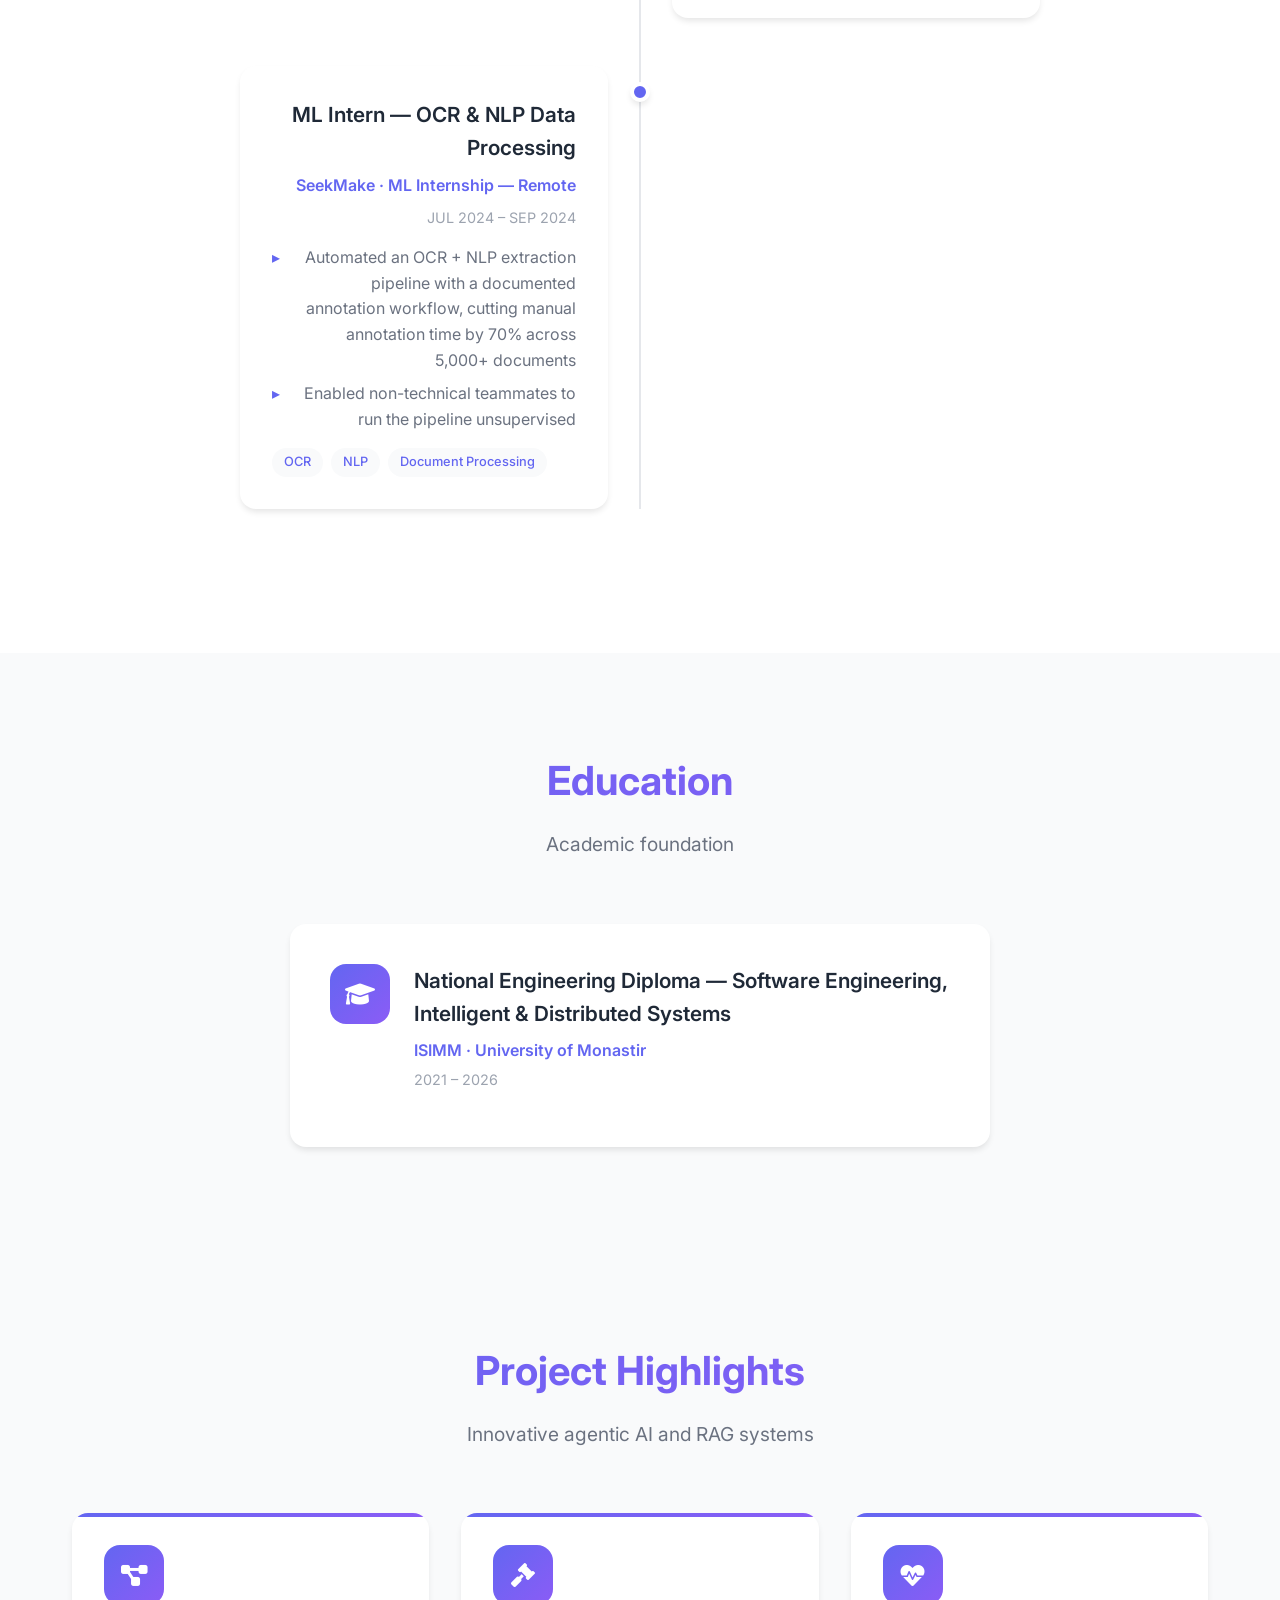
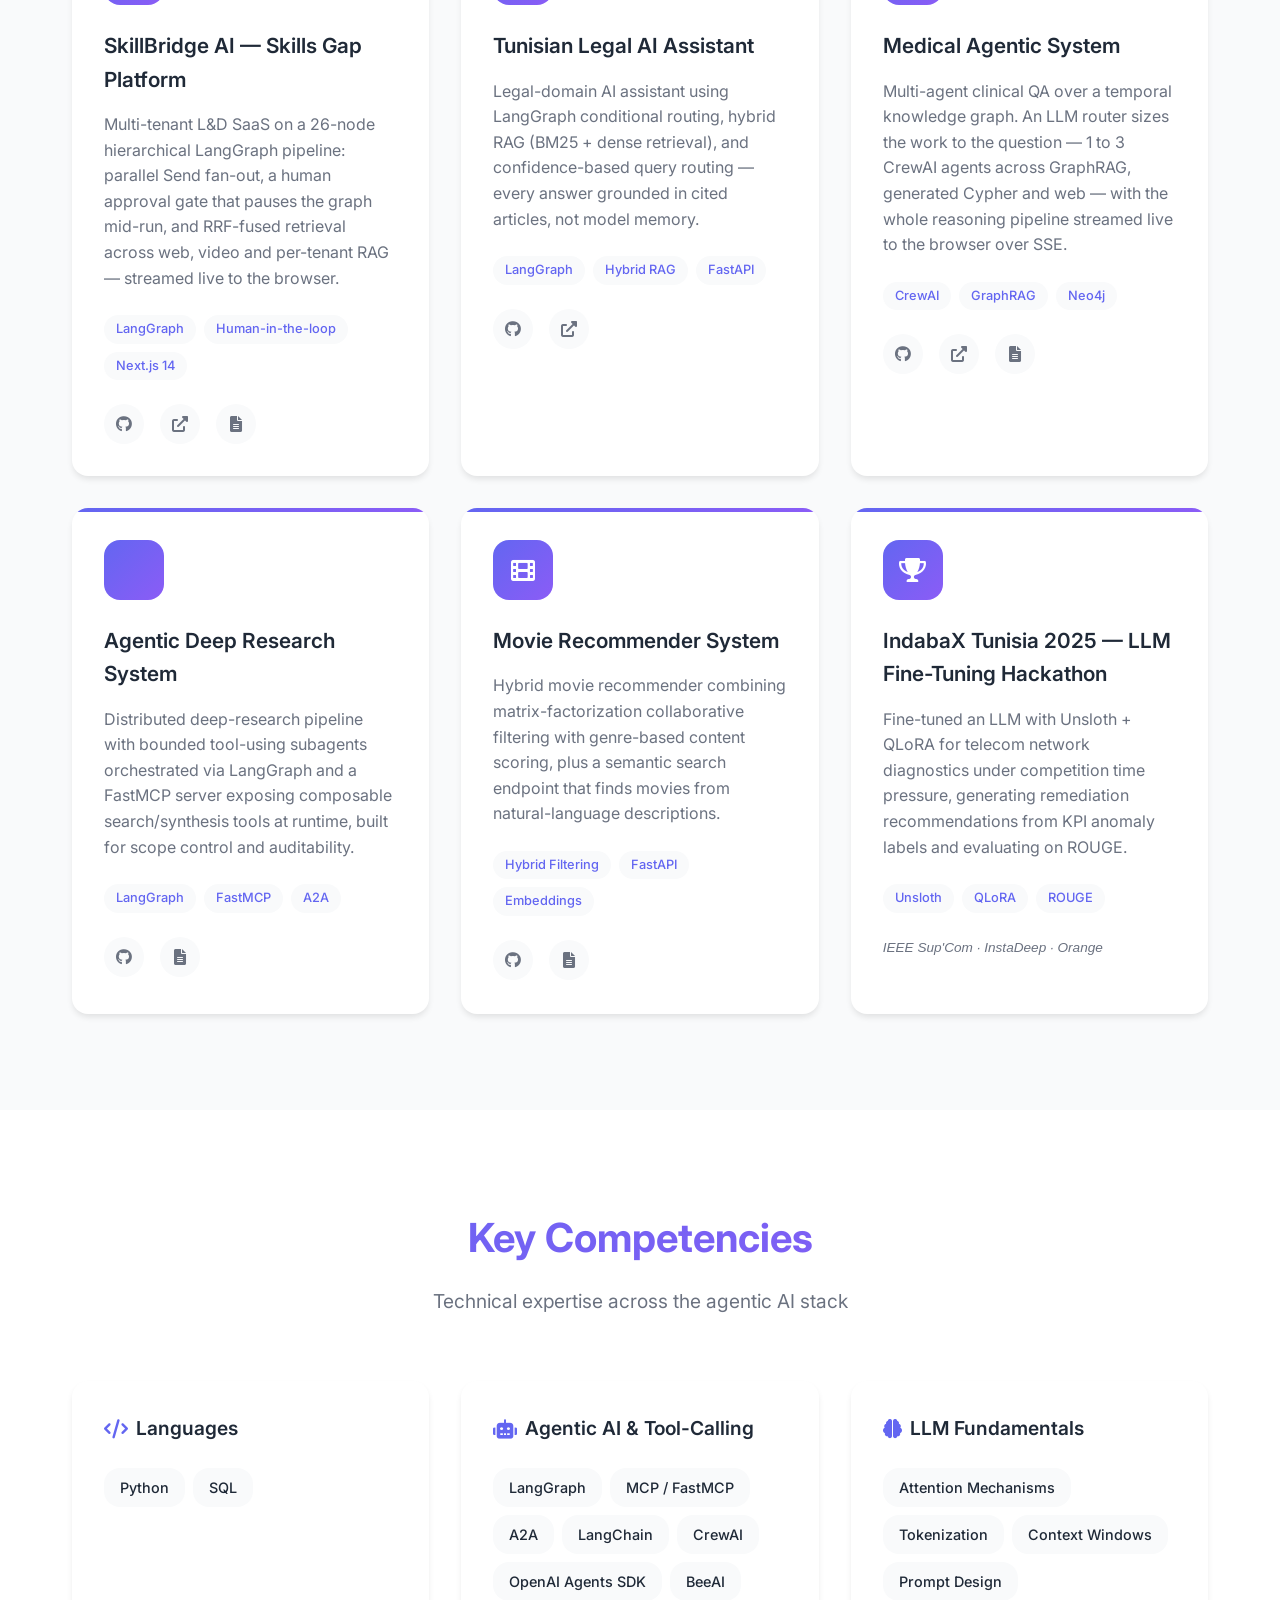
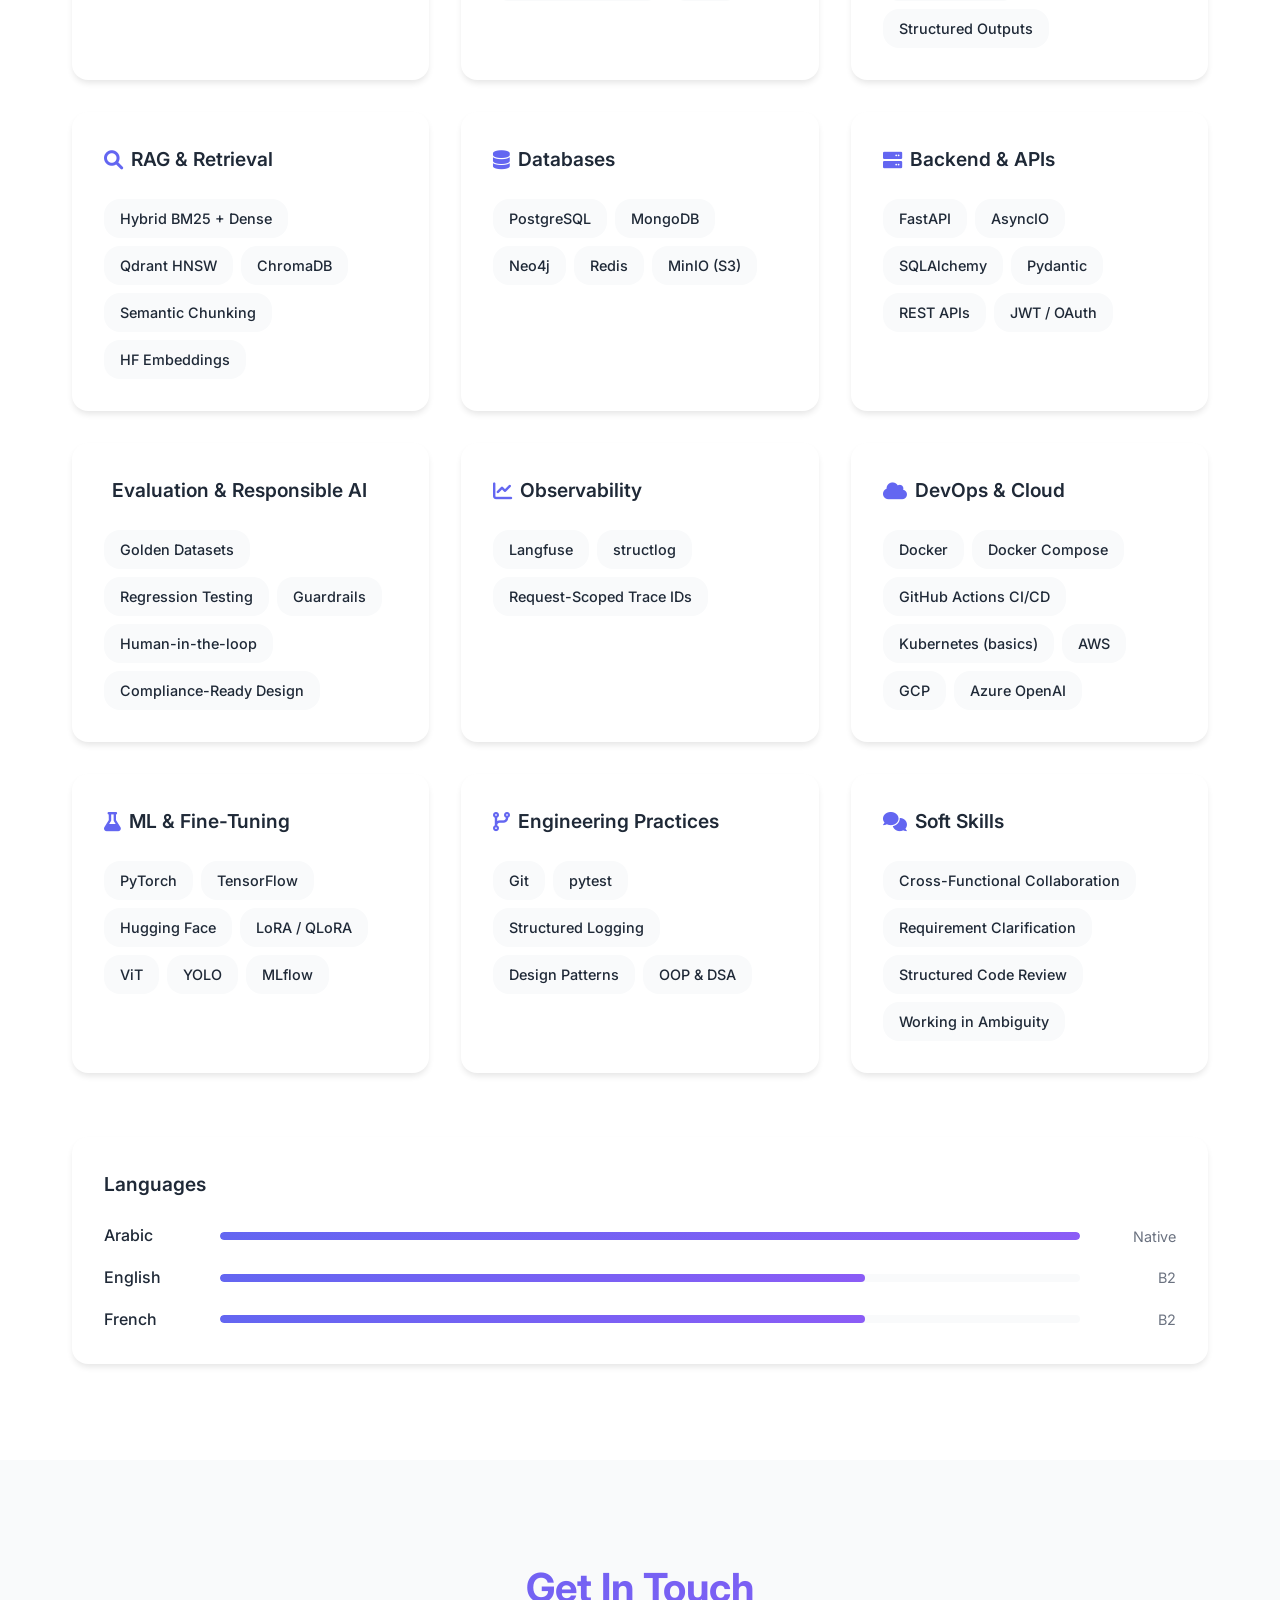
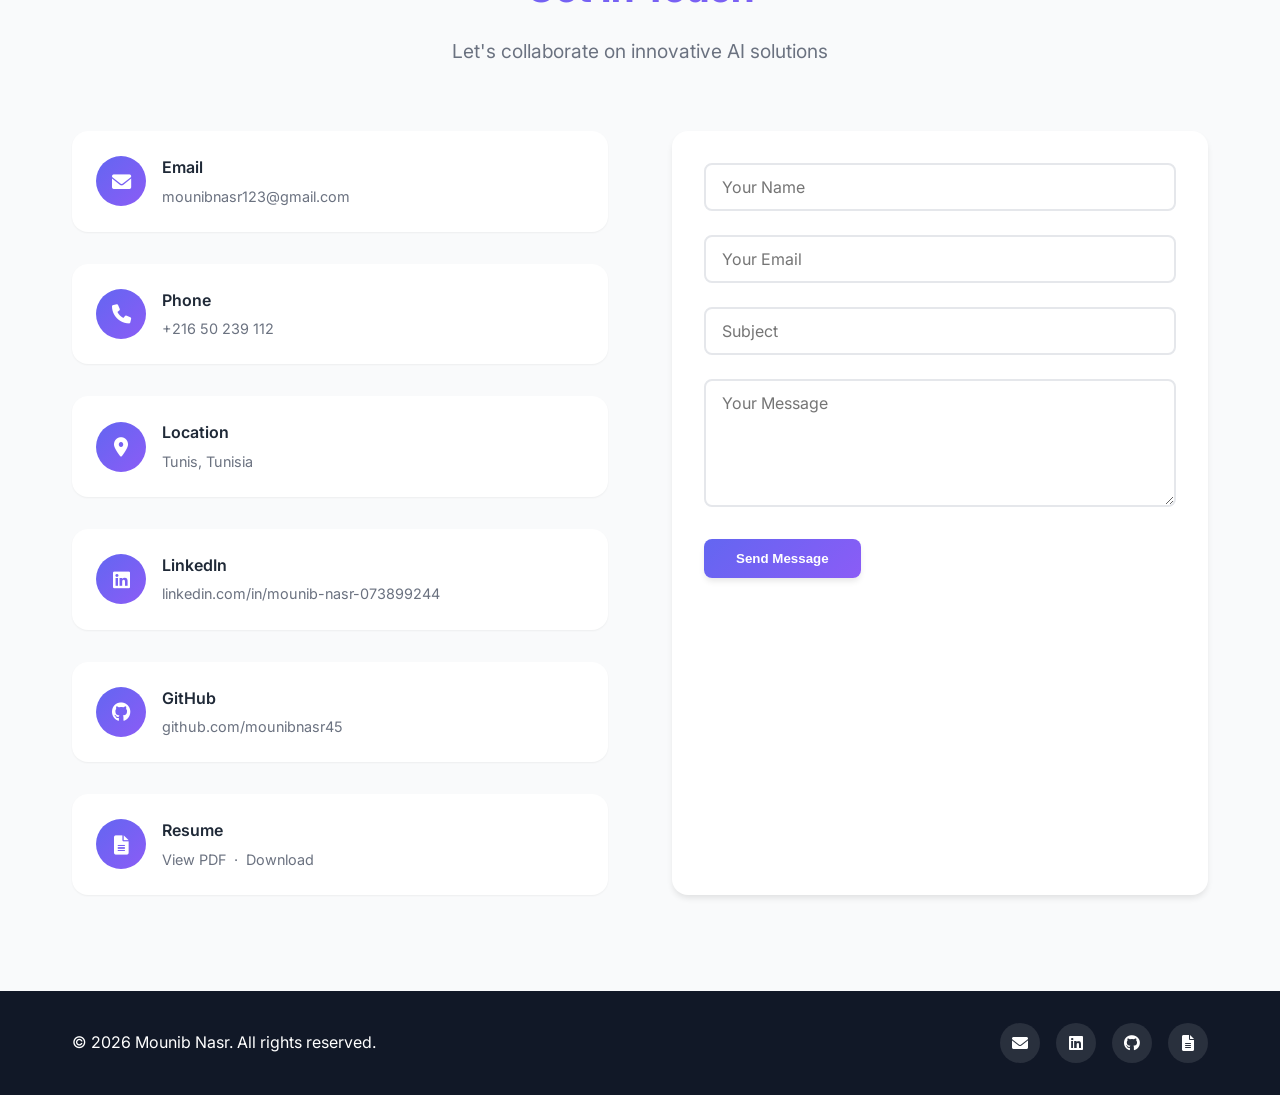
==== commit c794df4b: "Add SkillBridge AI case study page with detailed project overview and architecture" ====
--- a/index.html
+++ b/index.html
@@ -272,6 +272,24 @@
                 <p class="section-subtitle">Innovative agentic AI and RAG systems</p>
             </div>
             <div class="projects-grid">
+                <div class="project-card" data-href="projects/skillbridge-ai.html">
+                    <div class="project-icon">
+                        <i class="fas fa-diagram-project"></i>
+                    </div>
+                    <h3>SkillBridge AI — Skills Gap Platform</h3>
+                    <p>Multi-tenant L&amp;D SaaS on a 26-node hierarchical LangGraph pipeline: parallel Send fan-out, a human approval gate that pauses the graph mid-run, and RRF-fused retrieval across web, video and per-tenant RAG — streamed live to the browser.</p>
+                    <div class="project-tech">
+                        <span class="tech-tag">LangGraph</span>
+                        <span class="tech-tag">Human-in-the-loop</span>
+                        <span class="tech-tag">Next.js 14</span>
+                    </div>
+                    <div class="project-links">
+                        <a href="https://github.com/mounibnasr45/Skills_gap_pfe" target="_blank" class="project-link" title="View on GitHub"><i class="fab fa-github"></i></a>
+                        <a href="https://frontend-skill-gaps.vercel.app/" target="_blank" class="project-link" title="Live Demo"><i class="fas fa-external-link-alt"></i></a>
+                        <a href="projects/skillbridge-ai.html" class="project-link" title="Read case study"><i class="fas fa-file-lines"></i></a>
+                    </div>
+                </div>
+
                 <div class="project-card" data-href="projects/tunisian-law-assistant.html">
                     <div class="project-icon">
                         <i class="fas fa-gavel"></i>
